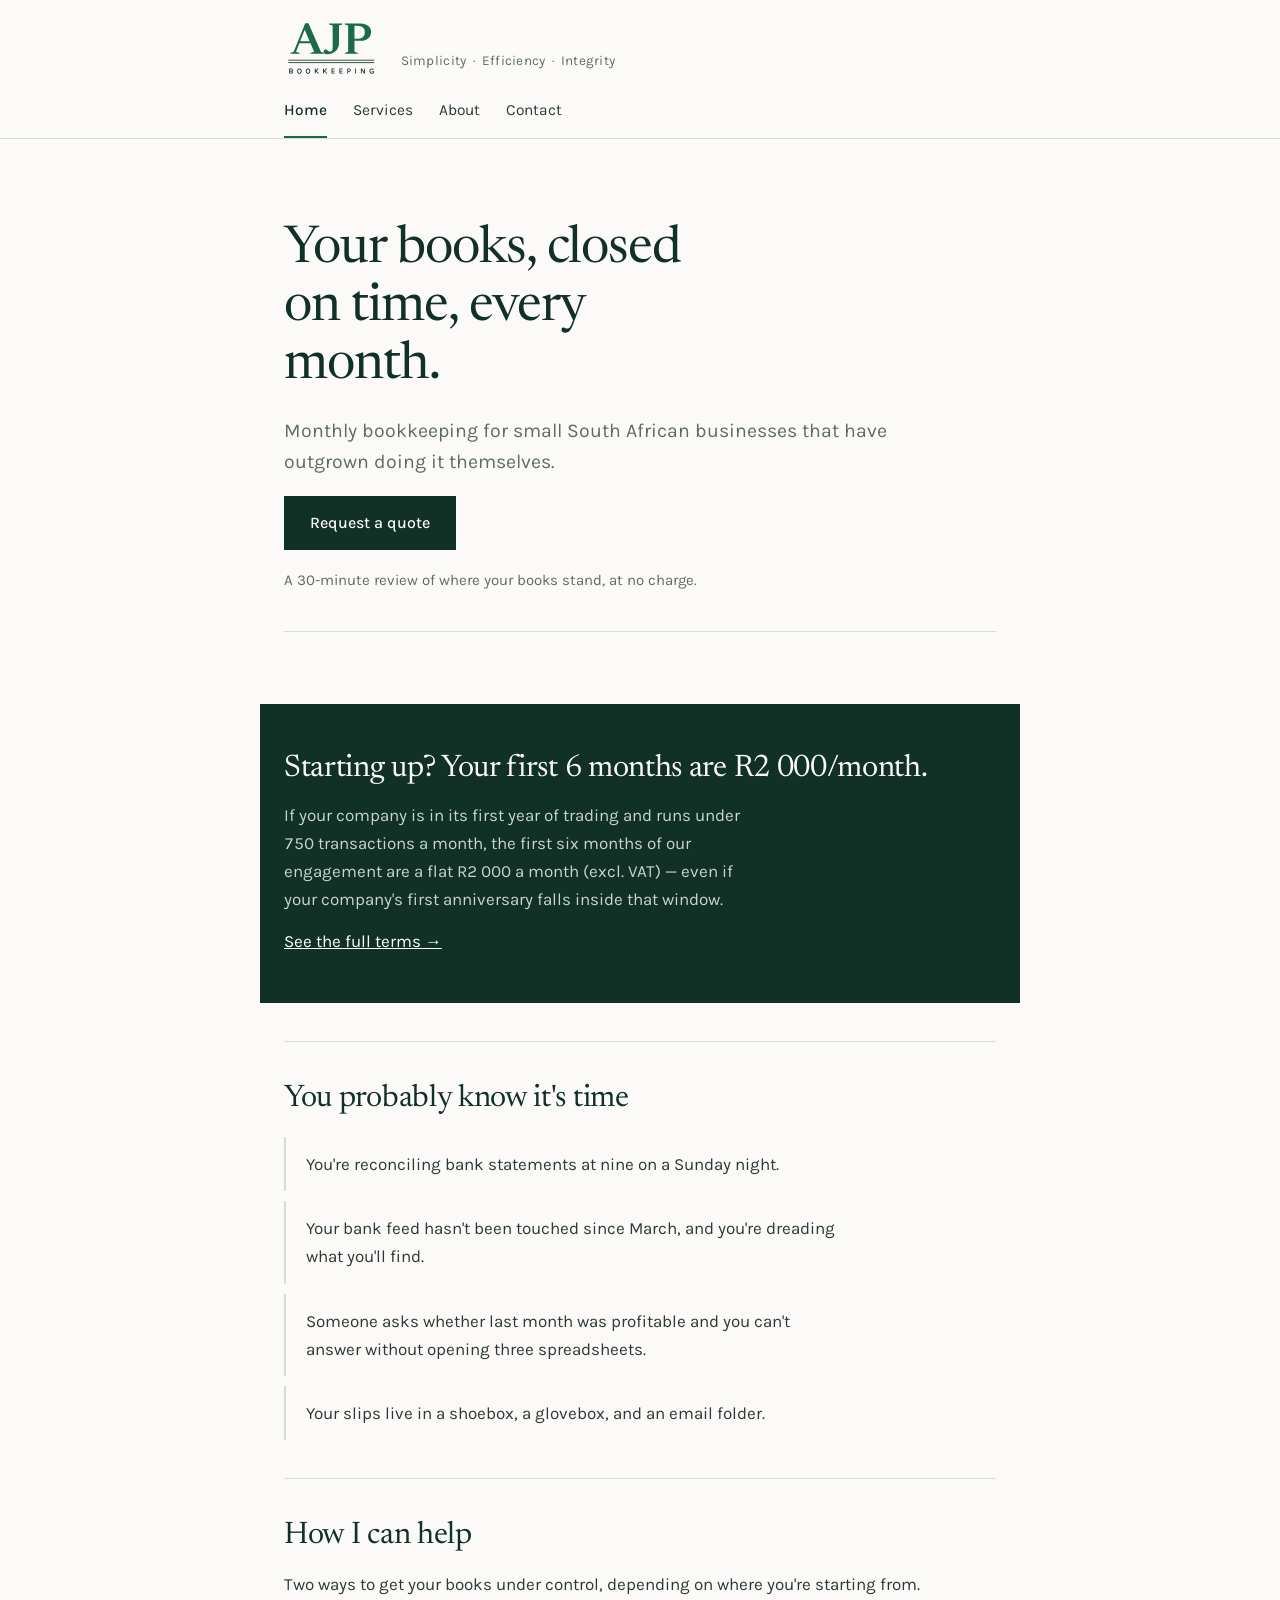
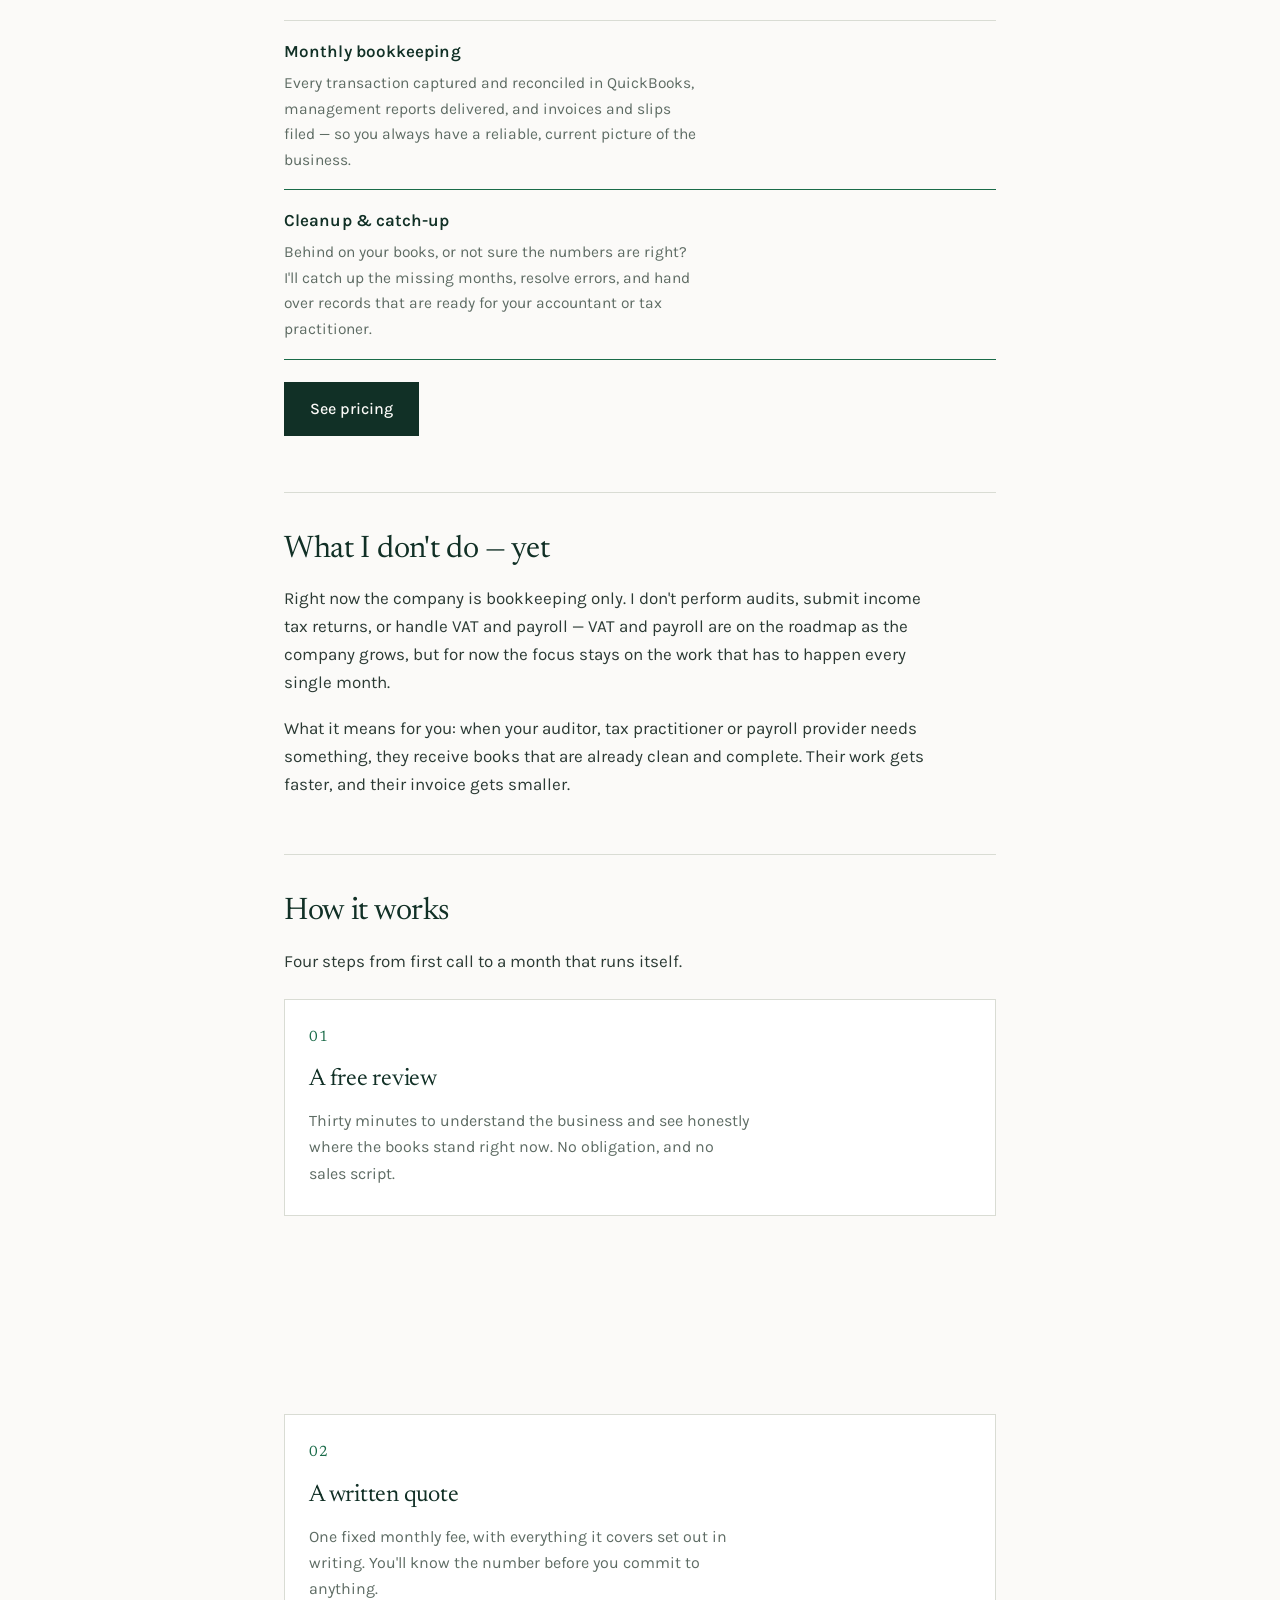
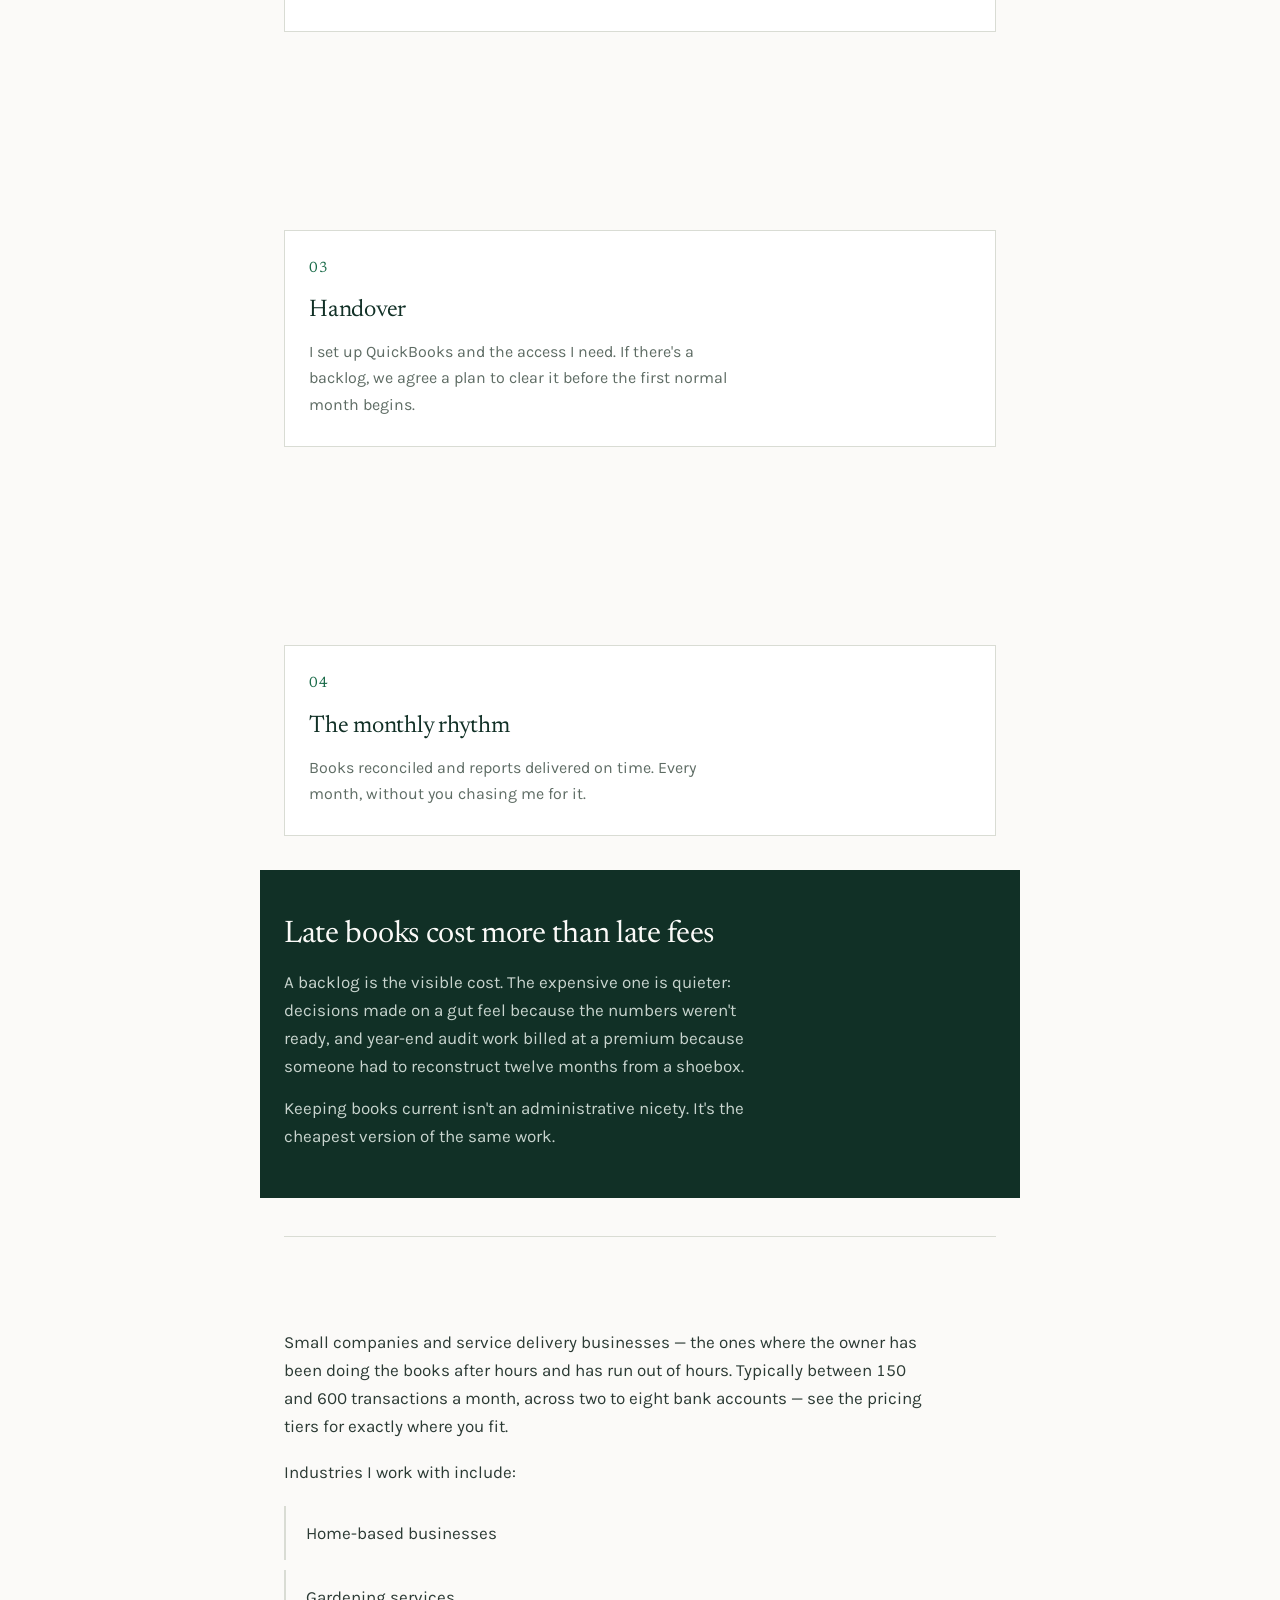
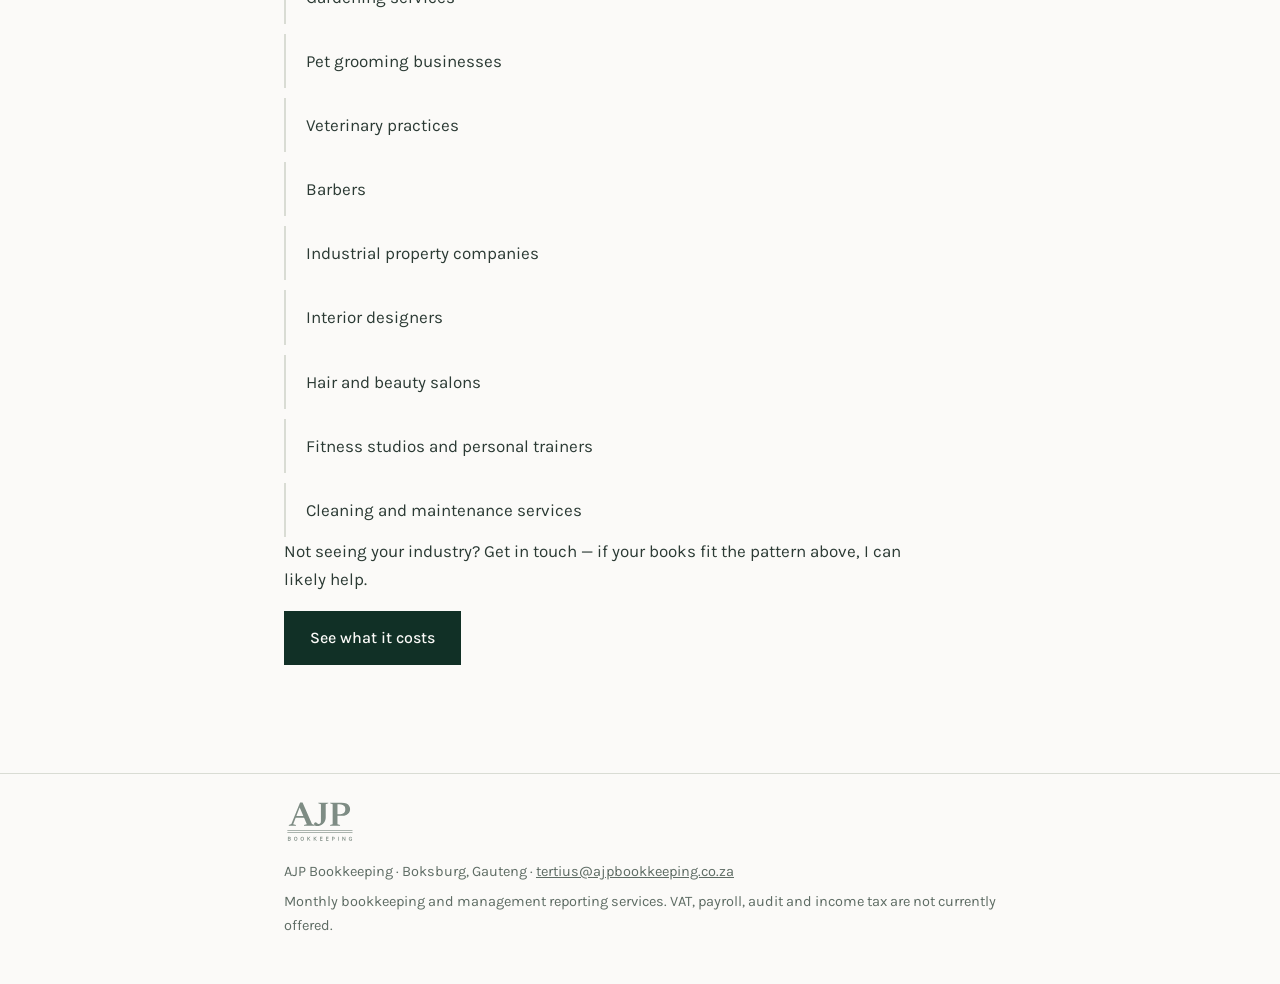
==== index.html @ 0f51cf10 "Add start-up offer: R2 000/month for the first 6 months Promotes a discounted introductory rate for " ====
<!DOCTYPE html>
<html lang="en-ZA">
<head>
<meta charset="utf-8">
<meta name="viewport" content="width=device-width, initial-scale=1, viewport-fit=cover">
<title>AJP Bookkeeping — monthly bookkeeping for small businesses</title>
<meta name="description" content="Owner-led monthly bookkeeping for small South African businesses. Based in Boksburg, Gauteng. Packages from R4 500 per month.">
<link rel="icon" href="favicon.ico" sizes="any">
<link rel="icon" type="image/png" sizes="32x32" href="favicon-32.png">
<link rel="apple-touch-icon" href="apple-touch-icon.png">
<link rel="preconnect" href="https://fonts.googleapis.com">
<link rel="preconnect" href="https://fonts.gstatic.com" crossorigin>
<link href="https://fonts.googleapis.com/css2?family=Newsreader:ital,opsz,wght@0,6..72,300;0,6..72,400;0,6..72,500;1,6..72,300&family=Karla:wght@400;500;600&display=swap" rel="stylesheet">
<link rel="stylesheet" href="style.css">
</head>
<body>

<header class="site">
  <div class="wrap">
    <div class="masthead">
      <a class="mark" href="index.html" aria-label="AJP Bookkeeping — home"><svg class="logo" viewBox="0 0 862.3 528.2" role="img" aria-label="AJP Bookkeeping"><g transform="translate(62.14,308.00)"><path class="lg-a" d="M67.8 -96.2V-115.2H205.0V-96.2ZM273.6 -18.400000000000002 303.8 -7.6000000000000005V0.0H177.8V-7.6000000000000005L212.0 -18.0L121.4 -230.0L131.4 -231.8L47.800000000000004 -18.2L81.60000000000001 -7.6000000000000005V0.0H-4.4V-7.6000000000000005L26.200000000000003 -18.400000000000002L131.0 -277.6H160.8Z M438.8 -97.4Q438.8 -74.8 430.1 -56.0Q421.40000000000003 -37.2 406.6 -23.700000000000003Q391.8 -10.200000000000001 372.9 -2.8000000000000003Q354.0 4.6000000000000005 333.6 4.6000000000000005Q322.6 4.6000000000000005 314.9 1.5000000000000002Q307.2 -1.6 303.1 -7.2Q299.0 -12.8 299.0 -20.6Q299.0 -28.8 304.20000000000005 -34.7Q309.40000000000003 -40.6 317.8 -40.6Q321.0 -40.6 325.3 -37.5Q329.6 -34.4 334.6 -30.3Q339.6 -26.200000000000003 345.3 -23.1Q351.0 -20.0 357.0 -20.0Q368.0 -20.0 374.5 -28.3Q381.0 -36.6 381.0 -57.400000000000006V-257.40000000000003L349.0 -267.6V-275.40000000000003H469.6V-267.6L438.6 -257.40000000000003Z M673.8000000000001 -196.60000000000002Q673.8000000000001 -215.60000000000002 666.4000000000001 -228.8Q659.0 -242.0 642.5 -248.9Q626.0 -255.8 598.2 -255.8H543.0L544.6 -275.40000000000003H627.2Q664.4000000000001 -275.40000000000003 687.3000000000001 -265.1Q710.2 -254.8 720.7 -237.3Q731.2 -219.8 731.2 -198.4Q731.2 -176.60000000000002 720.4000000000001 -158.3Q709.6 -140.0 686.6 -129.0Q663.6 -118.0 627.2 -118.0H544.6L543.0 -137.8H613.8000000000001Q631.2 -137.8 644.8000000000001 -144.5Q658.4000000000001 -151.20000000000002 666.1000000000001 -164.3Q673.8000000000001 -177.4 673.8000000000001 -196.60000000000002ZM579.8000000000001 -275.40000000000003V-18.0L610.8000000000001 -7.6000000000000005V0.0H491.00000000000006V-7.6000000000000005L522.0 -18.0V-257.40000000000003L491.00000000000006 -267.6V-275.40000000000003Z"/></g>
<rect x="40.00" y="362.00" width="782.28" height="7.60" class="lg-b"/>
<rect x="40.00" y="384.80" width="782.28" height="7.60" class="lg-b"/>
<g transform="translate(40.00,488.18)"><path class="lg-b" d="M6.764 0.0V-45.7816H24.919999999999998Q30.1176 -45.7816 33.5708 -44.144Q37.024 -42.5064 38.7328 -39.7652Q40.4416 -37.024 40.4416 -33.7132Q40.4416 -29.8328 38.269999999999996 -27.0204Q36.0984 -24.208 32.0756 -23.1044Q34.71 -22.605999999999998 36.7748 -21.1642Q38.8396 -19.7224 40.0322 -17.5508Q41.2248 -15.379199999999999 41.2248 -12.638Q41.2248 -10.4308 40.4416 -8.187999999999999Q39.6584 -5.9452 37.825 -4.093999999999999Q35.9916 -2.2428 32.841 -1.1214Q29.6904 0.0 24.9556 0.0ZM14.3824 -6.6572H24.7776Q29.0852 -6.6572 31.061 -8.4194Q33.0368 -10.1816 33.0368 -13.065199999999999Q33.0368 -15.984399999999999 30.972 -17.7466Q28.9072 -19.5088 24.7776 -19.5088H14.3824ZM14.3824 -39.2312V-26.166H24.5996Q28.444399999999998 -26.166 30.527 -27.9282Q32.6096 -29.6904 32.6096 -32.7876Q32.6096 -35.742399999999996 30.5804 -37.4868Q28.5512 -39.2312 24.6708 -39.2312Z M100.26796000000002 0.9611999999999999Q94.28716 0.9611999999999999 89.65916000000001 -1.7088Q85.03116000000001 -4.3788 82.39676 -9.6832Q79.76236 -14.9876 79.76236 -22.8908Q79.76236 -30.9364 82.39676 -36.2052Q85.03116000000001 -41.474 89.65916000000001 -44.0728Q94.28716 -46.6716 100.26796000000002 -46.6716Q106.28436 -46.6716 110.93016 -44.0194Q115.57596000000001 -41.3672 118.19256000000001 -36.0806Q120.80916 -30.794 120.80916 -22.8908Q120.80916 -14.9164 118.19256000000001 -9.5942Q115.57596000000001 -4.272 110.93016 -1.6554000000000002Q106.28436 0.9611999999999999 100.26796000000002 0.9611999999999999ZM100.26796000000002 -5.9808Q106.10636000000001 -5.9808 109.52396000000002 -10.3418Q112.94156000000001 -14.7028 112.94156000000001 -22.962Q112.94156000000001 -31.0076 109.52396000000002 -35.422Q106.10636000000001 -39.8364 100.26796000000002 -39.8364Q94.53636 -39.8364 91.10096000000001 -35.4042Q87.66556000000001 -30.972 87.66556000000001 -22.8908Q87.66556000000001 -14.6672 91.10096000000001 -10.324Q94.53636 -5.9808 100.26796000000002 -5.9808Z M178.85552 0.9611999999999999Q172.87472 0.9611999999999999 168.24671999999998 -1.7088Q163.61872 -4.3788 160.98432 -9.6832Q158.34992 -14.9876 158.34992 -22.8908Q158.34992 -30.9364 160.98432 -36.2052Q163.61872 -41.474 168.24671999999998 -44.0728Q172.87472 -46.6716 178.85552 -46.6716Q184.87192 -46.6716 189.51772 -44.0194Q194.16352 -41.3672 196.78012 -36.0806Q199.39672000000002 -30.794 199.39672000000002 -22.8908Q199.39672000000002 -14.9164 196.78012 -9.5942Q194.16352 -4.272 189.51772 -1.6554000000000002Q184.87192 0.9611999999999999 178.85552 0.9611999999999999ZM178.85552 -5.9808Q184.69392 -5.9808 188.11151999999998 -10.3418Q191.52912 -14.7028 191.52912 -22.962Q191.52912 -31.0076 188.11151999999998 -35.422Q184.69392 -39.8364 178.85552 -39.8364Q173.12392 -39.8364 169.68851999999998 -35.4042Q166.25312 -30.972 166.25312 -22.8908Q166.25312 -14.6672 169.68851999999998 -10.324Q173.12392 -5.9808 178.85552 -5.9808Z M266.73468 -45.7816H277.20108L247.26148 -15.0944V-25.5608ZM255.76988 -26.7712 278.44708 0.0H268.62148L250.42988 -21.7872ZM240.28388 -45.7816H247.97348V0.0H240.28388Z M343.11504 -45.7816H353.58144L323.64184 -15.0944V-25.5608ZM332.15024 -26.7712 354.82744 0.0H345.00184L326.81024 -21.7872ZM316.66424 -45.7816H324.35384V0.0H316.66424Z M392.97339999999997 0.0V-45.7816H422.0942V-39.2312H400.5918V-26.2728H420.8126V-19.686799999999998H400.5918V-6.6572H422.0942V0.0Z M464.93935999999997 0.0V-45.7816H494.06016V-39.2312H472.55776V-26.2728H492.77855999999997V-19.686799999999998H472.55776V-6.6572H494.06016V0.0Z M536.79852 0.0V-45.7816H552.5693200000001Q560.25892 -45.7816 564.49532 -41.97239999999999Q568.73172 -38.163199999999996 568.73172 -31.328Q568.73172 -24.5284 564.49532 -20.7192Q560.25892 -16.91 552.5693200000001 -16.91H544.4881200000001V0.0ZM544.4881200000001 -23.5672H552.5693200000001Q556.69892 -23.5672 558.7993200000001 -25.721Q560.89972 -27.8748 560.89972 -31.328Q560.89972 -34.8168 558.7993200000001 -37.024Q556.69892 -39.2312 552.5693200000001 -39.2312H544.4881200000001Z M608.47968 0.0V-45.7816H616.09808V0.0Z M660.26044 -45.7816H668.73324L690.2000400000001 -11.7836H689.59484V-45.7816H697.21324V0.0H689.34564L666.66844 -35.8136H667.8788400000001V0.0H660.26044Z M758.072 0.9611999999999999Q752.4828 0.9611999999999999 747.9793999999999 -1.9758Q743.476 -4.9128 740.806 -10.1994Q738.136 -15.486 738.136 -22.5704Q738.136 -28.2664 739.7914 -32.752Q741.4467999999999 -37.2376 744.4015999999999 -40.3348Q747.3564 -43.432 751.2901999999999 -45.0518Q755.2239999999999 -46.6716 759.7808 -46.6716Q765.904 -46.6716 770.1759999999999 -44.0372Q774.448 -41.4028 777.0111999999999 -35.742399999999996L769.3216 -33.7844Q767.3636 -36.7392 764.8894 -38.2522Q762.4152 -39.7652 759.3892 -39.7652Q755.8292 -39.7652 752.8566000000001 -37.6826Q749.884 -35.6 748.104 -31.755200000000002Q746.324 -27.9104 746.324 -22.5704Q746.324 -17.6576 747.8548 -13.9374Q749.3856 -10.2172 752.1623999999999 -8.1168Q754.9392 -6.0164 758.6772 -6.0164Q761.7388 -6.0164 764.1596 -7.3870000000000005Q766.5803999999999 -8.7576 767.9866 -11.4098Q769.3928 -14.062 769.3928 -17.871199999999998H771.2084Q771.2084 -12.1396 769.8378 -7.9032Q768.4671999999999 -3.6668 765.5658 -1.3528Q762.6644 0.9611999999999999 758.072 0.9611999999999999ZM770.5319999999999 0.0 769.3928 -10.2884V-18.1204L758.7484 -18.3696V-23.2824H776.7264V0.0Z"/></g></svg></a>
      <span class="tagline">Simplicity &nbsp;·&nbsp; Efficiency &nbsp;·&nbsp; Integrity</span>
    </div>
    <nav class="site">
      <a href="index.html" class="on" aria-current="page">Home</a>
      <a href="services.html">Services</a>
      <a href="about.html">About</a>
      <a href="contact.html">Contact</a>
    </nav>
  </div>
</header>

<main class="wrap">
<section id="home" class="page">
  <div class="block">
    <h1>Your books, closed on time, every month.</h1>
    <p class="lede">Monthly bookkeeping for small South African businesses that have outgrown doing it themselves.</p>
    <p><a class="cta" href="contact.html">Request a quote</a></p>
    <p class="after-cta">A 30-minute review of where your books stand, at no charge.</p>
  </div>

  <div class="block">
    <div class="panel">
      <h2>Starting up? Your first 6 months are R2 000/month.</h2>
      <p>If your company is in its first year of trading and runs under 750 transactions a month, the first six months of our engagement are a flat R2 000 a month (excl. VAT) — even if your company's first anniversary falls inside that window.</p>
      <p><a href="services.html#startup-offer" style="color:#fff;text-decoration:underline">See the full terms →</a></p>
    </div>
  </div>

  <div class="block">
    <h2>You probably know it's time</h2>
    <ul class="says">
      <li>You're reconciling bank statements at nine on a Sunday night.</li>
      <li>Your bank feed hasn't been touched since March, and you're dreading what you'll find.</li>
      <li>Someone asks whether last month was profitable and you can't answer without opening three spreadsheets.</li>
      <li>Your slips live in a shoebox, a glovebox, and an email folder.</li>
    </ul>
  </div>

  <div class="block">
    <h2>How I can help</h2>
    <p>Two ways to get your books under control, depending on where you're starting from.</p>
    <div class="ledger">
      <div class="row"><div class="what"><h3>Monthly bookkeeping</h3><p>Every transaction captured and reconciled in QuickBooks, management reports delivered, and invoices and slips filed — so you always have a reliable, current picture of the business.</p></div></div>
      <div class="row"><div class="what"><h3>Cleanup &amp; catch-up</h3><p>Behind on your books, or not sure the numbers are right? I'll catch up the missing months, resolve errors, and hand over records that are ready for your accountant or tax practitioner.</p></div></div>
    </div>
    <p style="margin-top:22px"><a class="cta" href="services.html">See pricing</a></p>
  </div>

  <div class="block">
    <h2>What I don't do — yet</h2>
    <p>Right now the company is bookkeeping only. I don't perform audits, submit income tax returns, or handle VAT and payroll — VAT and payroll are on the roadmap as the company grows, but for now the focus stays on the work that has to happen every single month.</p>
    <p>What it means for you: when your auditor, tax practitioner or payroll provider needs something, they receive books that are already clean and complete. Their work gets faster, and their invoice gets smaller.</p>
  </div>

  <div class="block">
    <h2>How it works</h2>
    <p>Four steps from first call to a month that runs itself.</p>
    <div class="stack">
      <article class="card">
        <span class="num">01</span>
        <h3>A free review</h3>
        <p>Thirty minutes to understand the business and see honestly where the books stand right now. No obligation, and no sales script.</p>
      </article>
      <article class="card">
        <span class="num">02</span>
        <h3>A written quote</h3>
        <p>One fixed monthly fee, with everything it covers set out in writing. You'll know the number before you commit to anything.</p>
      </article>
      <article class="card">
        <span class="num">03</span>
        <h3>Handover</h3>
        <p>I set up QuickBooks and the access I need. If there's a backlog, we agree a plan to clear it before the first normal month begins.</p>
      </article>
      <article class="card">
        <span class="num">04</span>
        <h3>The monthly rhythm</h3>
        <p>Books reconciled and reports delivered on time. Every month, without you chasing me for it.</p>
      </article>
    </div>
    <div class="panel">
      <h2>Late books cost more than late fees</h2>
      <p>A backlog is the visible cost. The expensive one is quieter: decisions made on a gut feel because the numbers weren't ready, and year-end audit work billed at a premium because someone had to reconstruct twelve months from a shoebox.</p>
      <p>Keeping books current isn't an administrative nicety. It's the cheapest version of the same work.</p>
    </div>
  </div>

  <div class="block">
    <h2>Who I work with</h2>
    <p>Small companies and service delivery businesses — the ones where the owner has been doing the books after hours and has run out of hours. Typically between 150 and 600 transactions a month, across two to eight bank accounts — see the pricing tiers for exactly where you fit.</p>
    <p>Industries I work with include:</p>
    <ul class="says">
      <li>Home-based businesses</li>
      <li>Gardening services</li>
      <li>Pet grooming businesses</li>
      <li>Veterinary practices</li>
      <li>Barbers</li>
      <li>Industrial property companies</li>
      <li>Interior designers</li>
      <li>Hair and beauty salons</li>
      <li>Fitness studios and personal trainers</li>
      <li>Cleaning and maintenance services</li>
    </ul>
    <p>Not seeing your industry? Get in touch — if your books fit the pattern above, I can likely help.</p>
    <p><a class="cta" href="services.html">See what it costs</a></p>
  </div>
</section>
</main>

<footer class="site">
  <div class="wrap">
    <svg class="logo" viewBox="0 0 862.3 528.2" role="img" aria-label="AJP Bookkeeping"><g transform="translate(62.14,308.00)"><path class="lg-a" d="M67.8 -96.2V-115.2H205.0V-96.2ZM273.6 -18.400000000000002 303.8 -7.6000000000000005V0.0H177.8V-7.6000000000000005L212.0 -18.0L121.4 -230.0L131.4 -231.8L47.800000000000004 -18.2L81.60000000000001 -7.6000000000000005V0.0H-4.4V-7.6000000000000005L26.200000000000003 -18.400000000000002L131.0 -277.6H160.8Z M438.8 -97.4Q438.8 -74.8 430.1 -56.0Q421.40000000000003 -37.2 406.6 -23.700000000000003Q391.8 -10.200000000000001 372.9 -2.8000000000000003Q354.0 4.6000000000000005 333.6 4.6000000000000005Q322.6 4.6000000000000005 314.9 1.5000000000000002Q307.2 -1.6 303.1 -7.2Q299.0 -12.8 299.0 -20.6Q299.0 -28.8 304.20000000000005 -34.7Q309.40000000000003 -40.6 317.8 -40.6Q321.0 -40.6 325.3 -37.5Q329.6 -34.4 334.6 -30.3Q339.6 -26.200000000000003 345.3 -23.1Q351.0 -20.0 357.0 -20.0Q368.0 -20.0 374.5 -28.3Q381.0 -36.6 381.0 -57.400000000000006V-257.40000000000003L349.0 -267.6V-275.40000000000003H469.6V-267.6L438.6 -257.40000000000003Z M673.8000000000001 -196.60000000000002Q673.8000000000001 -215.60000000000002 666.4000000000001 -228.8Q659.0 -242.0 642.5 -248.9Q626.0 -255.8 598.2 -255.8H543.0L544.6 -275.40000000000003H627.2Q664.4000000000001 -275.40000000000003 687.3000000000001 -265.1Q710.2 -254.8 720.7 -237.3Q731.2 -219.8 731.2 -198.4Q731.2 -176.60000000000002 720.4000000000001 -158.3Q709.6 -140.0 686.6 -129.0Q663.6 -118.0 627.2 -118.0H544.6L543.0 -137.8H613.8000000000001Q631.2 -137.8 644.8000000000001 -144.5Q658.4000000000001 -151.20000000000002 666.1000000000001 -164.3Q673.8000000000001 -177.4 673.8000000000001 -196.60000000000002ZM579.8000000000001 -275.40000000000003V-18.0L610.8000000000001 -7.6000000000000005V0.0H491.00000000000006V-7.6000000000000005L522.0 -18.0V-257.40000000000003L491.00000000000006 -267.6V-275.40000000000003Z"/></g>
<rect x="40.00" y="362.00" width="782.28" height="7.60" class="lg-b"/>
<rect x="40.00" y="384.80" width="782.28" height="7.60" class="lg-b"/>
<g transform="translate(40.00,488.18)"><path class="lg-b" d="M6.764 0.0V-45.7816H24.919999999999998Q30.1176 -45.7816 33.5708 -44.144Q37.024 -42.5064 38.7328 -39.7652Q40.4416 -37.024 40.4416 -33.7132Q40.4416 -29.8328 38.269999999999996 -27.0204Q36.0984 -24.208 32.0756 -23.1044Q34.71 -22.605999999999998 36.7748 -21.1642Q38.8396 -19.7224 40.0322 -17.5508Q41.2248 -15.379199999999999 41.2248 -12.638Q41.2248 -10.4308 40.4416 -8.187999999999999Q39.6584 -5.9452 37.825 -4.093999999999999Q35.9916 -2.2428 32.841 -1.1214Q29.6904 0.0 24.9556 0.0ZM14.3824 -6.6572H24.7776Q29.0852 -6.6572 31.061 -8.4194Q33.0368 -10.1816 33.0368 -13.065199999999999Q33.0368 -15.984399999999999 30.972 -17.7466Q28.9072 -19.5088 24.7776 -19.5088H14.3824ZM14.3824 -39.2312V-26.166H24.5996Q28.444399999999998 -26.166 30.527 -27.9282Q32.6096 -29.6904 32.6096 -32.7876Q32.6096 -35.742399999999996 30.5804 -37.4868Q28.5512 -39.2312 24.6708 -39.2312Z M100.26796000000002 0.9611999999999999Q94.28716 0.9611999999999999 89.65916000000001 -1.7088Q85.03116000000001 -4.3788 82.39676 -9.6832Q79.76236 -14.9876 79.76236 -22.8908Q79.76236 -30.9364 82.39676 -36.2052Q85.03116000000001 -41.474 89.65916000000001 -44.0728Q94.28716 -46.6716 100.26796000000002 -46.6716Q106.28436 -46.6716 110.93016 -44.0194Q115.57596000000001 -41.3672 118.19256000000001 -36.0806Q120.80916 -30.794 120.80916 -22.8908Q120.80916 -14.9164 118.19256000000001 -9.5942Q115.57596000000001 -4.272 110.93016 -1.6554000000000002Q106.28436 0.9611999999999999 100.26796000000002 0.9611999999999999ZM100.26796000000002 -5.9808Q106.10636000000001 -5.9808 109.52396000000002 -10.3418Q112.94156000000001 -14.7028 112.94156000000001 -22.962Q112.94156000000001 -31.0076 109.52396000000002 -35.422Q106.10636000000001 -39.8364 100.26796000000002 -39.8364Q94.53636 -39.8364 91.10096000000001 -35.4042Q87.66556000000001 -30.972 87.66556000000001 -22.8908Q87.66556000000001 -14.6672 91.10096000000001 -10.324Q94.53636 -5.9808 100.26796000000002 -5.9808Z M178.85552 0.9611999999999999Q172.87472 0.9611999999999999 168.24671999999998 -1.7088Q163.61872 -4.3788 160.98432 -9.6832Q158.34992 -14.9876 158.34992 -22.8908Q158.34992 -30.9364 160.98432 -36.2052Q163.61872 -41.474 168.24671999999998 -44.0728Q172.87472 -46.6716 178.85552 -46.6716Q184.87192 -46.6716 189.51772 -44.0194Q194.16352 -41.3672 196.78012 -36.0806Q199.39672000000002 -30.794 199.39672000000002 -22.8908Q199.39672000000002 -14.9164 196.78012 -9.5942Q194.16352 -4.272 189.51772 -1.6554000000000002Q184.87192 0.9611999999999999 178.85552 0.9611999999999999ZM178.85552 -5.9808Q184.69392 -5.9808 188.11151999999998 -10.3418Q191.52912 -14.7028 191.52912 -22.962Q191.52912 -31.0076 188.11151999999998 -35.422Q184.69392 -39.8364 178.85552 -39.8364Q173.12392 -39.8364 169.68851999999998 -35.4042Q166.25312 -30.972 166.25312 -22.8908Q166.25312 -14.6672 169.68851999999998 -10.324Q173.12392 -5.9808 178.85552 -5.9808Z M266.73468 -45.7816H277.20108L247.26148 -15.0944V-25.5608ZM255.76988 -26.7712 278.44708 0.0H268.62148L250.42988 -21.7872ZM240.28388 -45.7816H247.97348V0.0H240.28388Z M343.11504 -45.7816H353.58144L323.64184 -15.0944V-25.5608ZM332.15024 -26.7712 354.82744 0.0H345.00184L326.81024 -21.7872ZM316.66424 -45.7816H324.35384V0.0H316.66424Z M392.97339999999997 0.0V-45.7816H422.0942V-39.2312H400.5918V-26.2728H420.8126V-19.686799999999998H400.5918V-6.6572H422.0942V0.0Z M464.93935999999997 0.0V-45.7816H494.06016V-39.2312H472.55776V-26.2728H492.77855999999997V-19.686799999999998H472.55776V-6.6572H494.06016V0.0Z M536.79852 0.0V-45.7816H552.5693200000001Q560.25892 -45.7816 564.49532 -41.97239999999999Q568.73172 -38.163199999999996 568.73172 -31.328Q568.73172 -24.5284 564.49532 -20.7192Q560.25892 -16.91 552.5693200000001 -16.91H544.4881200000001V0.0ZM544.4881200000001 -23.5672H552.5693200000001Q556.69892 -23.5672 558.7993200000001 -25.721Q560.89972 -27.8748 560.89972 -31.328Q560.89972 -34.8168 558.7993200000001 -37.024Q556.69892 -39.2312 552.5693200000001 -39.2312H544.4881200000001Z M608.47968 0.0V-45.7816H616.09808V0.0Z M660.26044 -45.7816H668.73324L690.2000400000001 -11.7836H689.59484V-45.7816H697.21324V0.0H689.34564L666.66844 -35.8136H667.8788400000001V0.0H660.26044Z M758.072 0.9611999999999999Q752.4828 0.9611999999999999 747.9793999999999 -1.9758Q743.476 -4.9128 740.806 -10.1994Q738.136 -15.486 738.136 -22.5704Q738.136 -28.2664 739.7914 -32.752Q741.4467999999999 -37.2376 744.4015999999999 -40.3348Q747.3564 -43.432 751.2901999999999 -45.0518Q755.2239999999999 -46.6716 759.7808 -46.6716Q765.904 -46.6716 770.1759999999999 -44.0372Q774.448 -41.4028 777.0111999999999 -35.742399999999996L769.3216 -33.7844Q767.3636 -36.7392 764.8894 -38.2522Q762.4152 -39.7652 759.3892 -39.7652Q755.8292 -39.7652 752.8566000000001 -37.6826Q749.884 -35.6 748.104 -31.755200000000002Q746.324 -27.9104 746.324 -22.5704Q746.324 -17.6576 747.8548 -13.9374Q749.3856 -10.2172 752.1623999999999 -8.1168Q754.9392 -6.0164 758.6772 -6.0164Q761.7388 -6.0164 764.1596 -7.3870000000000005Q766.5803999999999 -8.7576 767.9866 -11.4098Q769.3928 -14.062 769.3928 -17.871199999999998H771.2084Q771.2084 -12.1396 769.8378 -7.9032Q768.4671999999999 -3.6668 765.5658 -1.3528Q762.6644 0.9611999999999999 758.072 0.9611999999999999ZM770.5319999999999 0.0 769.3928 -10.2884V-18.1204L758.7484 -18.3696V-23.2824H776.7264V0.0Z"/></g></svg>
    <p>AJP Bookkeeping · Boksburg, Gauteng · <a href="mailto:tertius@ajpbookkeeping.co.za">tertius@ajpbookkeeping.co.za</a></p>
    <p>Monthly bookkeeping and management reporting services. VAT, payroll, audit and income tax are not currently offered.</p>
  </div>
</footer>

<script src="script.js"></script>
</body>
</html>
---- style.css ----
:root{
  --ink:#113026;
  --ink-2:#1D4A3B;
  --paper:#FBFAF8;
  --paper-2:#F2F1EB;
  --rule:#D9DCD4;
  --body:#2B3A34;
  --muted:#5E6C64;
  --green:#1A6B49;
  --serif:"Newsreader",Georgia,"Times New Roman",serif;
  --sans:"Karla","Helvetica Neue",Arial,sans-serif;
  color-scheme:light;
  box-sizing:border-box;
  padding-top:env(safe-area-inset-top,0px);
  padding-bottom:env(safe-area-inset-bottom,0px);
}
*,*::before,*::after{box-sizing:inherit}
html{scroll-padding-top:env(safe-area-inset-top,0px);-webkit-text-size-adjust:100%}
body{
  margin:0;background:var(--paper);color:var(--body);
  font-family:var(--sans);font-size:17px;line-height:1.65;
  font-variant-numeric:tabular-nums;
}
.wrap{max-width:760px;margin:0 auto;padding:0 24px}

/* masthead */
header.site{border-bottom:1px solid var(--rule);background:var(--paper)}
.masthead{display:flex;flex-wrap:wrap;align-items:flex-end;gap:6px 22px;padding:20px 0 0}
.mark{display:block;text-decoration:none;line-height:0}
.logo{height:58px;width:auto;display:block;transition:height .35s ease}
.lg-a{fill:var(--green)}
.lg-b{fill:var(--ink)}
header.site.condensed .logo{height:40px}
footer.site .logo{height:44px;margin-bottom:16px}
footer.site .lg-a,footer.site .lg-b{fill:#7E8C84}
.tagline{font-size:13.5px;color:var(--muted);letter-spacing:.02em;padding-bottom:6px}
nav.site{display:flex;gap:26px;padding:20px 0 0;flex-wrap:wrap}
nav.site a{
  font-size:15.5px;color:var(--body);text-decoration:none;
  padding-bottom:12px;border-bottom:2px solid transparent;
}
nav.site a:hover{color:var(--ink)}
nav.site a.on{border-bottom-color:var(--green);color:var(--ink);font-weight:500}
nav.site a:focus-visible,a:focus-visible,button:focus-visible,input:focus-visible,textarea:focus-visible{outline:2px solid var(--green);outline-offset:3px}

/* type */
h1{font-family:var(--serif);font-weight:400;font-size:clamp(33px,7.6vw,52px);line-height:1.12;letter-spacing:-.02em;color:var(--ink);margin:0 0 20px;max-width:15ch}
h2{font-family:var(--serif);font-weight:400;font-size:clamp(24px,5vw,31px);line-height:1.2;color:var(--ink);margin:0 0 16px;letter-spacing:-.01em}
h3{font-family:var(--sans);font-weight:600;font-size:17px;color:var(--ink);margin:0 0 6px;letter-spacing:.005em}
p{margin:0 0 18px;max-width:64ch}
.lede{font-size:19.5px;line-height:1.6;color:var(--muted);max-width:52ch}
.page{padding:44px 0 8px}
.block{padding:38px 0;border-top:1px solid var(--rule);scroll-margin-top:170px}
.block:first-of-type{border-top:0}

/* ledger rows */
.ledger{border-top:1px solid var(--rule);margin:22px 0 0}
.row{display:flex;gap:18px;justify-content:space-between;align-items:baseline;padding:16px 0;border-bottom:1px solid var(--rule)}
.row .what{flex:1 1 auto}
.row .what p{font-size:15.5px;color:var(--muted);margin:2px 0 0;max-width:46ch}
.row .fig{flex:0 0 auto;font-family:var(--serif);font-size:19px;color:var(--ink);white-space:nowrap}
.row .fig.incl{font-family:var(--sans);font-size:14.5px;color:var(--green);letter-spacing:.02em}

/* plain statement list */
.says{list-style:none;padding:0;margin:20px 0 0}
.says li{padding:13px 0 13px 20px;border-left:2px solid var(--rule);margin-bottom:10px;font-size:17px;color:var(--body);max-width:56ch}
.says li:last-child{margin-bottom:0}

.note{background:var(--paper-2);border-left:3px solid var(--green);padding:20px 22px;margin:24px 0 0}
.note p{margin:0;font-size:16px;max-width:58ch}
.note p+p{margin-top:12px}

.cta{display:inline-block;background:var(--ink);color:var(--paper);text-decoration:none;font-weight:500;font-size:16px;padding:14px 26px;border:0;cursor:pointer;font-family:var(--sans)}
.cta:hover{background:var(--ink-2)}
.after-cta{font-size:15px;color:var(--muted);margin:14px 0 0}

dl.det{margin:22px 0 0;border-top:1px solid var(--rule)}
dl.det div{display:flex;gap:16px;padding:14px 0;border-bottom:1px solid var(--rule);flex-wrap:wrap}
dl.det dt{flex:0 0 132px;font-size:14.5px;color:var(--muted)}
dl.det dd{margin:0;flex:1 1 200px;color:var(--ink)}
dl.det a{color:var(--ink)}

form.enq{margin:24px 0 0;max-width:520px}
label{display:block;font-size:14.5px;color:var(--muted);margin:16px 0 6px}
input,textarea{width:100%;font-family:var(--sans);font-size:16px;color:var(--body);background:#fff;border:1px solid var(--rule);padding:11px 13px}
textarea{min-height:124px;resize:vertical}

footer.site{border-top:1px solid var(--rule);margin-top:44px;padding:26px 0 40px;font-size:14.5px;color:var(--muted)}
footer.site p{margin:0 0 6px;max-width:none}
footer.site a{color:var(--muted)}

/* sticky card stack */
.stack{margin:24px 0 0}
.stack .card{
  position:sticky;top:calc(84px + env(safe-area-inset-top,0px));
  background:#fff;border:1px solid var(--rule);
  padding:26px 24px 28px;margin-bottom:22vh;
}
.stack .card:nth-child(2){top:calc(98px + env(safe-area-inset-top,0px))}
.stack .card:nth-child(3){top:calc(112px + env(safe-area-inset-top,0px))}
.stack .card:nth-child(4){top:calc(126px + env(safe-area-inset-top,0px));margin-bottom:0}
.stack .num{
  display:block;font-family:var(--serif);font-size:15px;color:var(--green);
  margin-bottom:10px;letter-spacing:.04em;
}
.stack .card h3{font-family:var(--serif);font-weight:400;font-size:24px;letter-spacing:-.01em;margin-bottom:8px}
.stack .card p{margin:0;font-size:16px;color:var(--muted);max-width:44ch}

/* statement panel */
.panel{background:var(--ink);color:var(--paper);margin:34px -24px 0;padding:46px 24px 48px}
.panel h2{color:var(--paper);margin-bottom:14px}
.panel p{color:#C8D4CE;max-width:48ch;margin-bottom:0}
.panel p+p{margin-top:14px}

/* motion */
header.site{position:sticky;top:env(safe-area-inset-top,0px);z-index:20;transition:padding .35s ease,box-shadow .35s ease}
header.site.condensed{box-shadow:0 1px 0 rgba(17,48,38,.07)}
header.site.condensed .masthead{padding-top:14px}
header.site.condensed .tagline{opacity:0;transform:translateY(-4px)}
.tagline{transition:opacity .3s ease,transform .3s ease}
.ledger .row{position:relative}
.ledger .row::after{content:"";position:absolute;left:0;bottom:-1px;height:1px;width:100%;background:var(--green);transform:scaleX(0);transform-origin:left center}
@media (prefers-reduced-motion:no-preference){
  .rv{opacity:0;transform:translateY(16px);transition:opacity .62s cubic-bezier(.22,.61,.24,1),transform .62s cubic-bezier(.22,.61,.24,1)}
  .rv.in{opacity:1;transform:none}
  .ledger .row::after{transition:transform .8s cubic-bezier(.22,.61,.24,1) .12s}
  .ledger .row.in::after{transform:scaleX(1)}
}
@media (prefers-reduced-motion:reduce){
  header.site{transition:none}
  .ledger .row::after{display:none}
}
@media (max-width:560px){
  .row{flex-direction:column;gap:4px}
  .row .fig{font-size:18px}
}
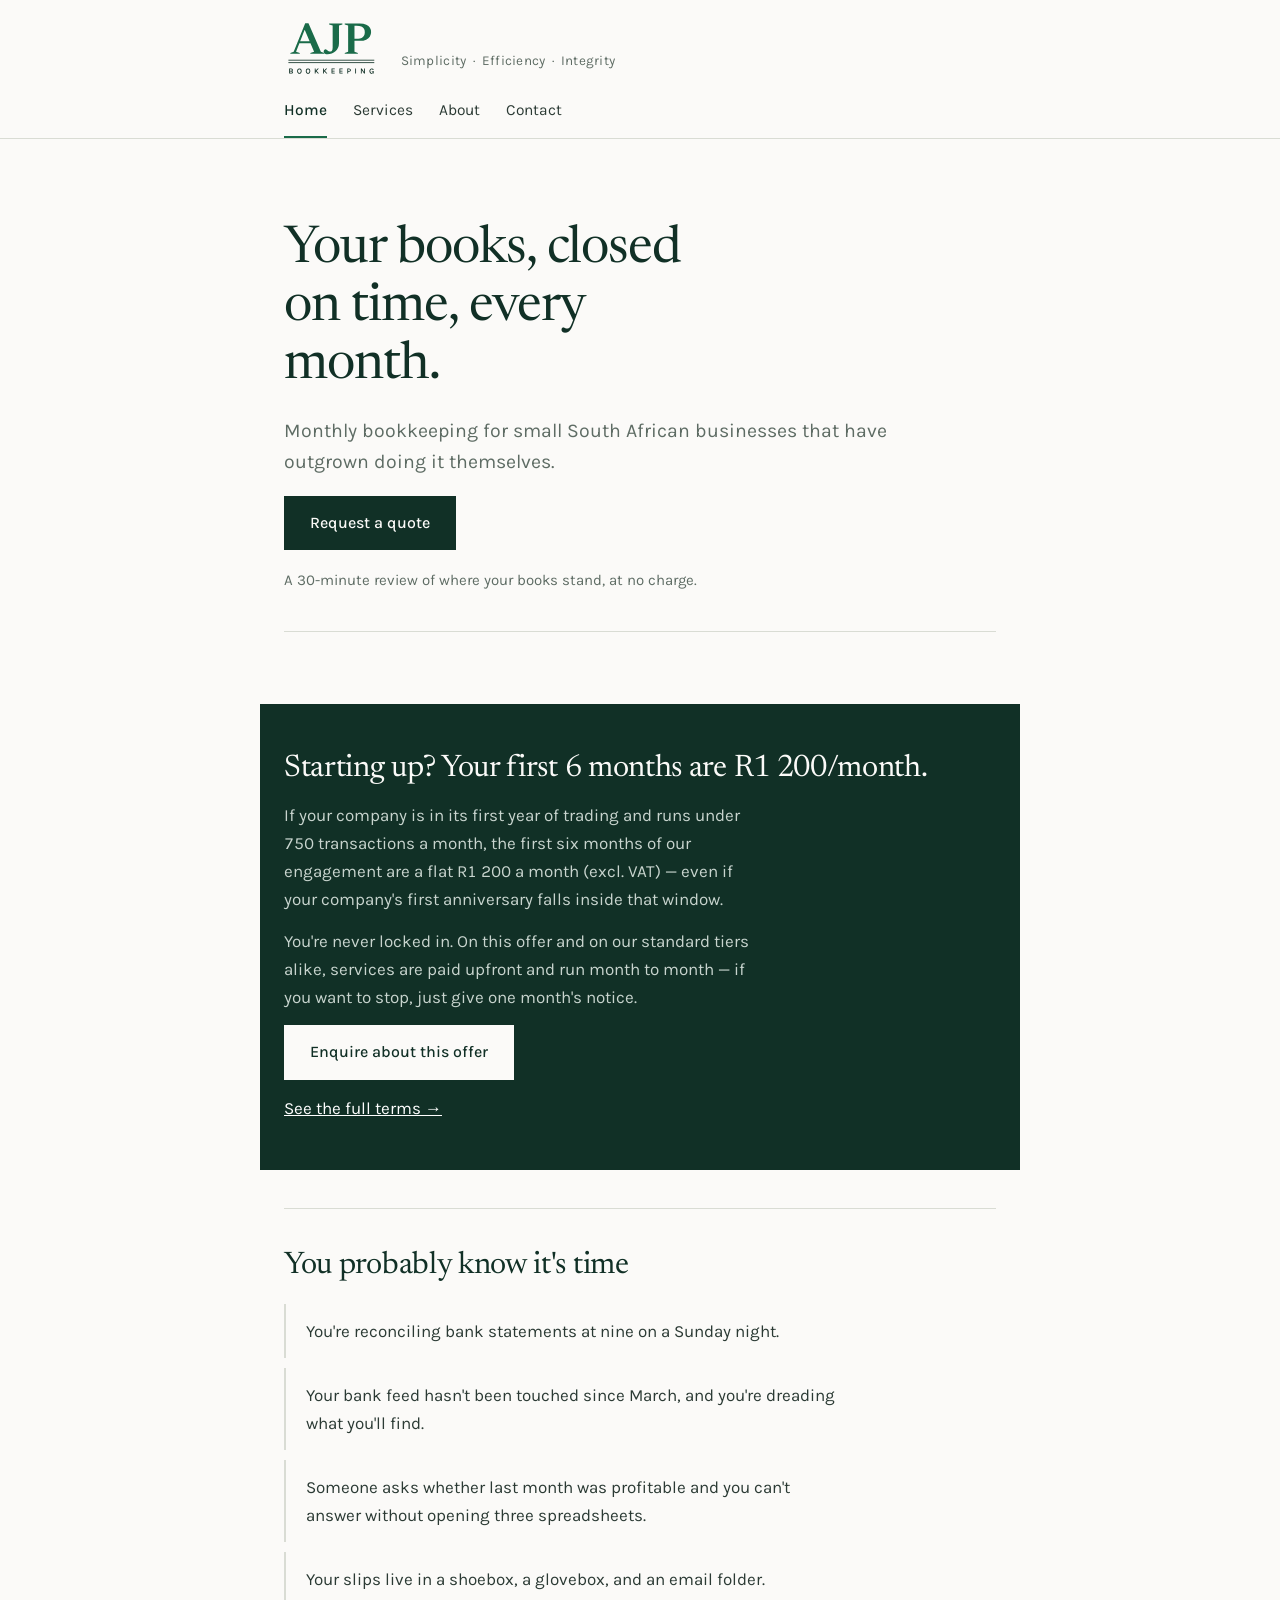
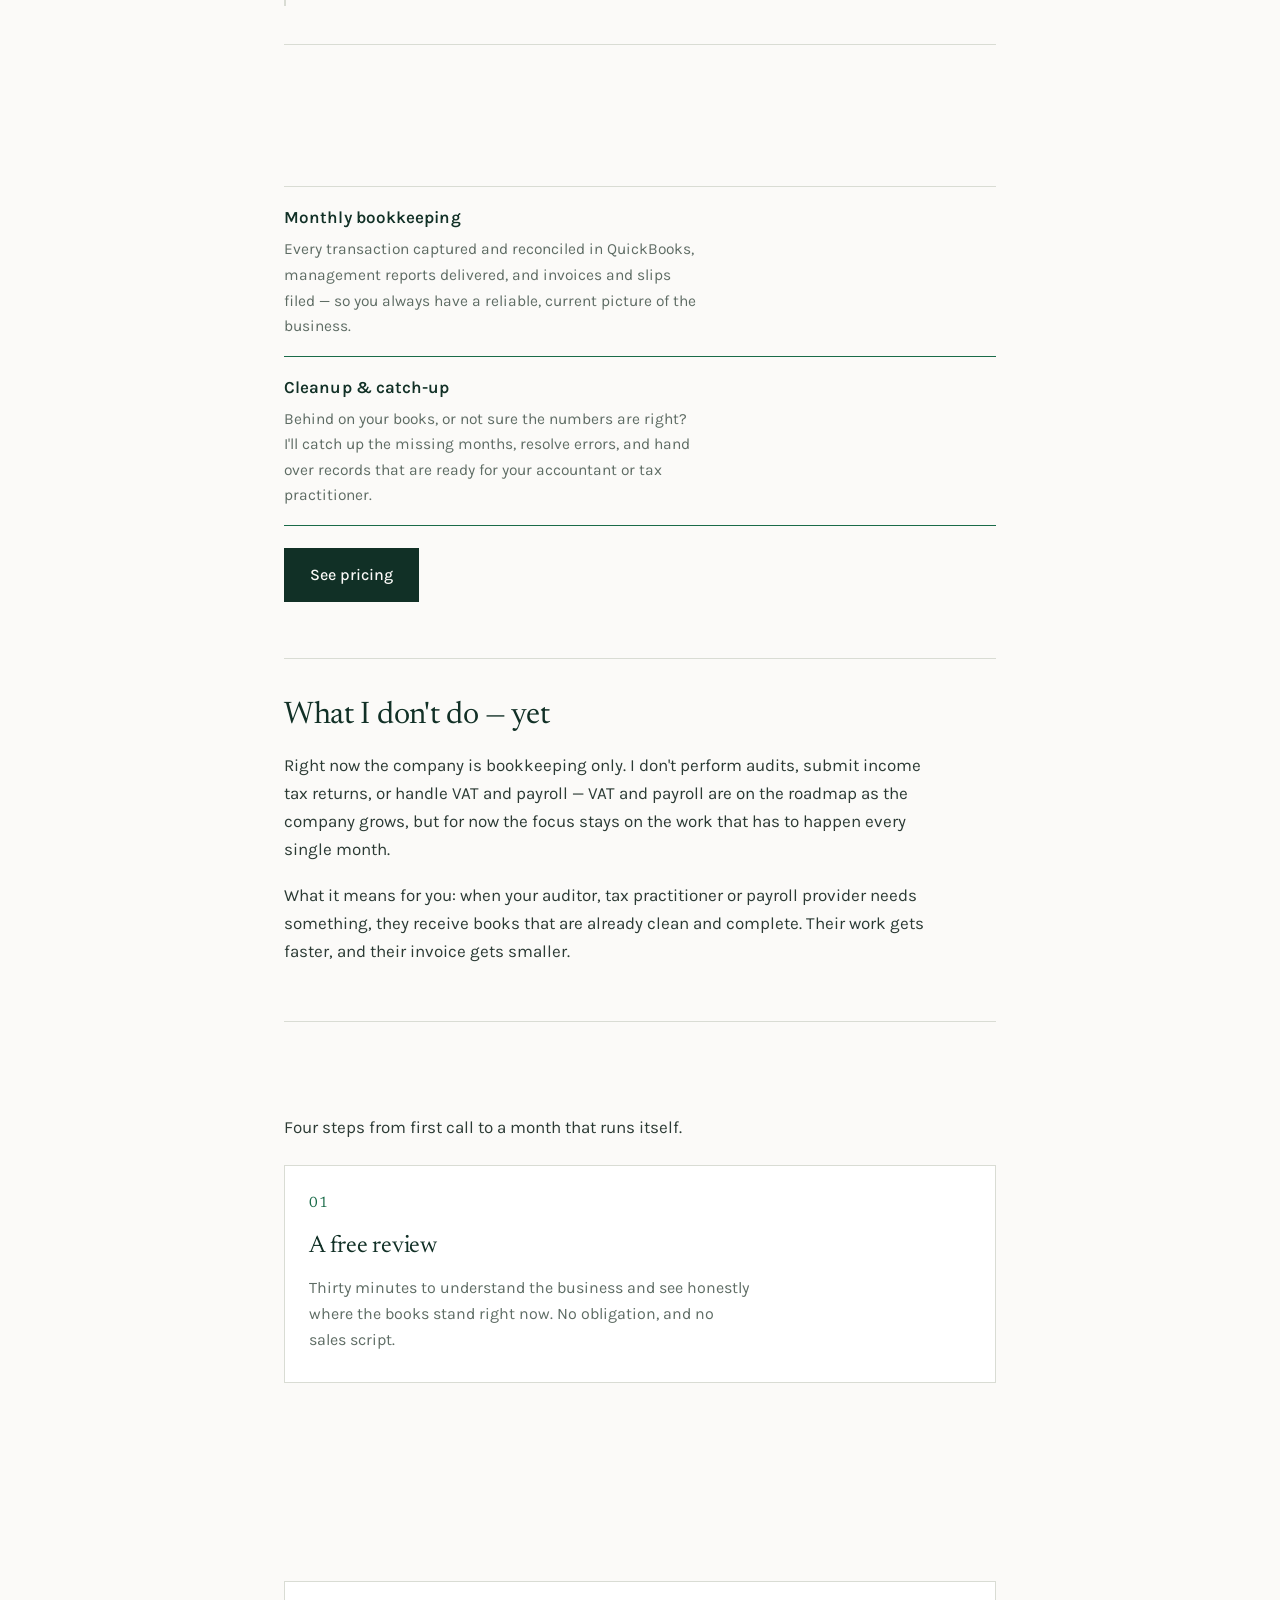
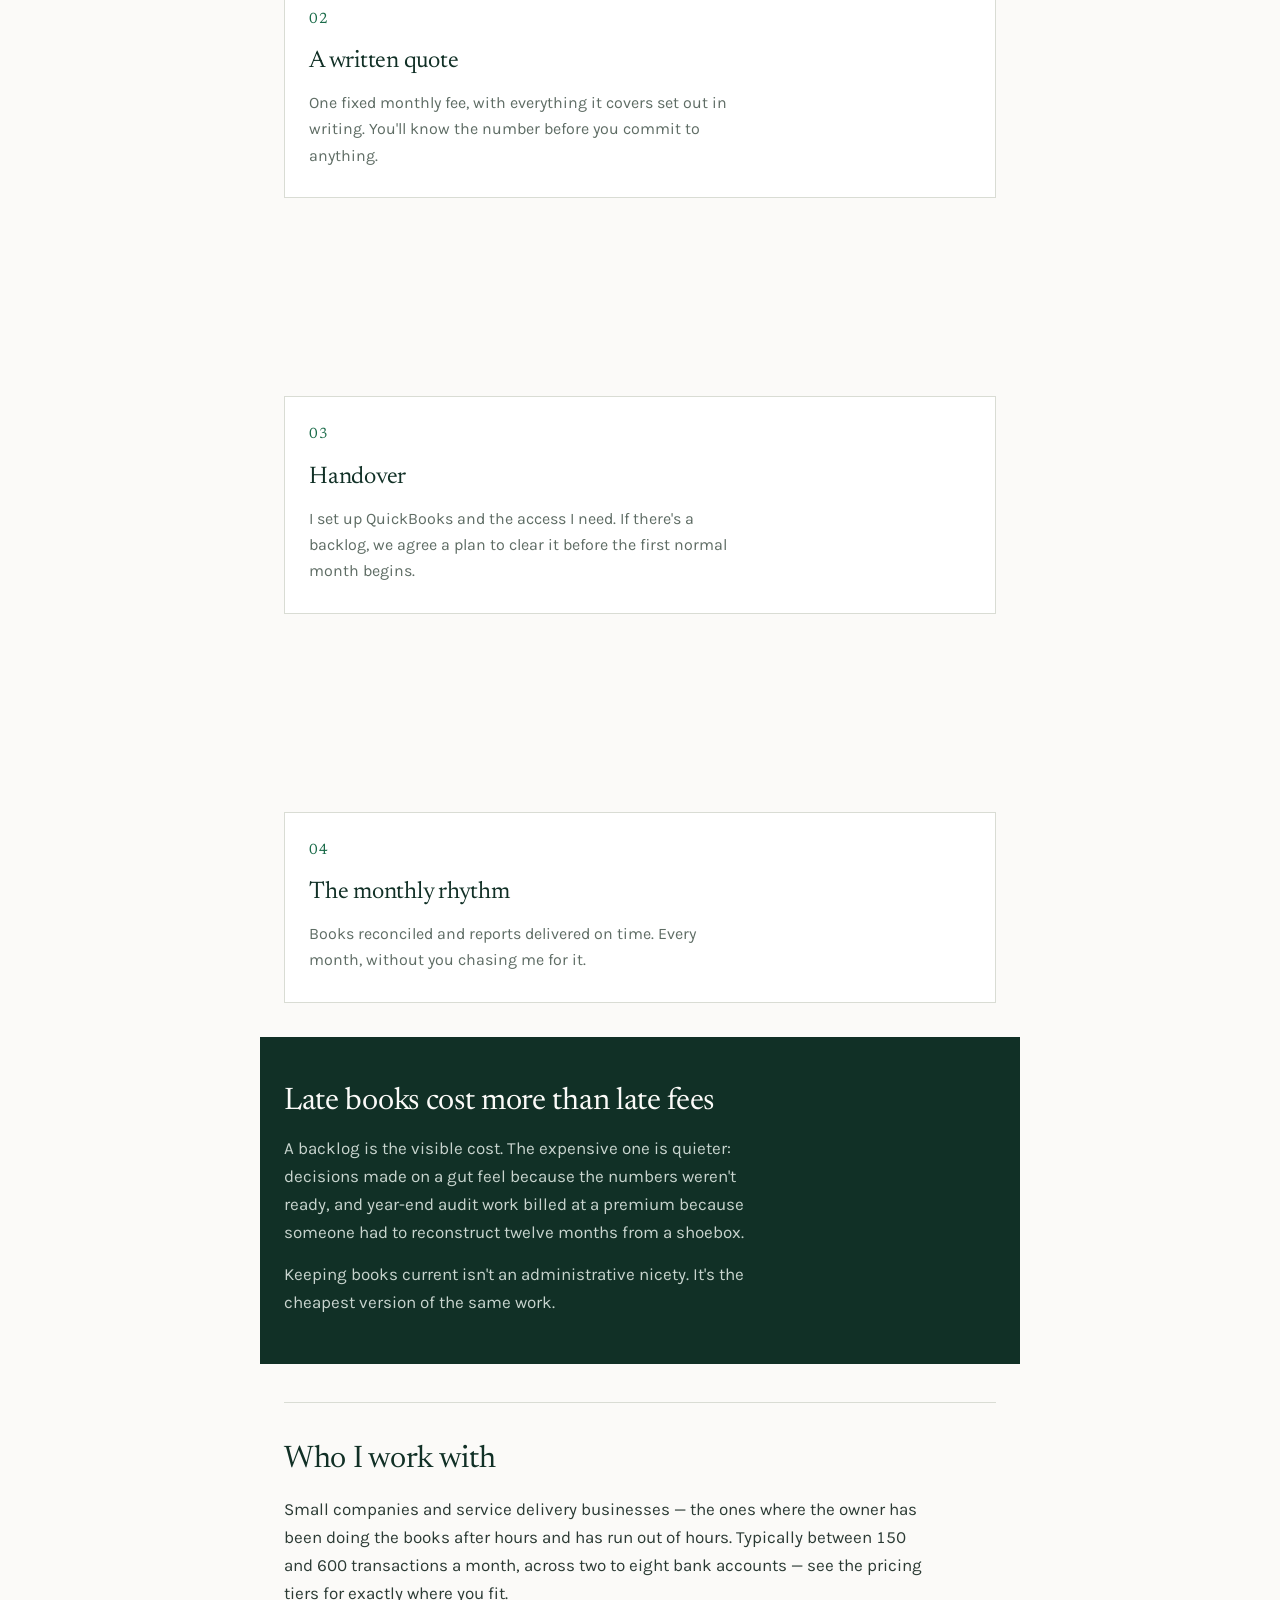
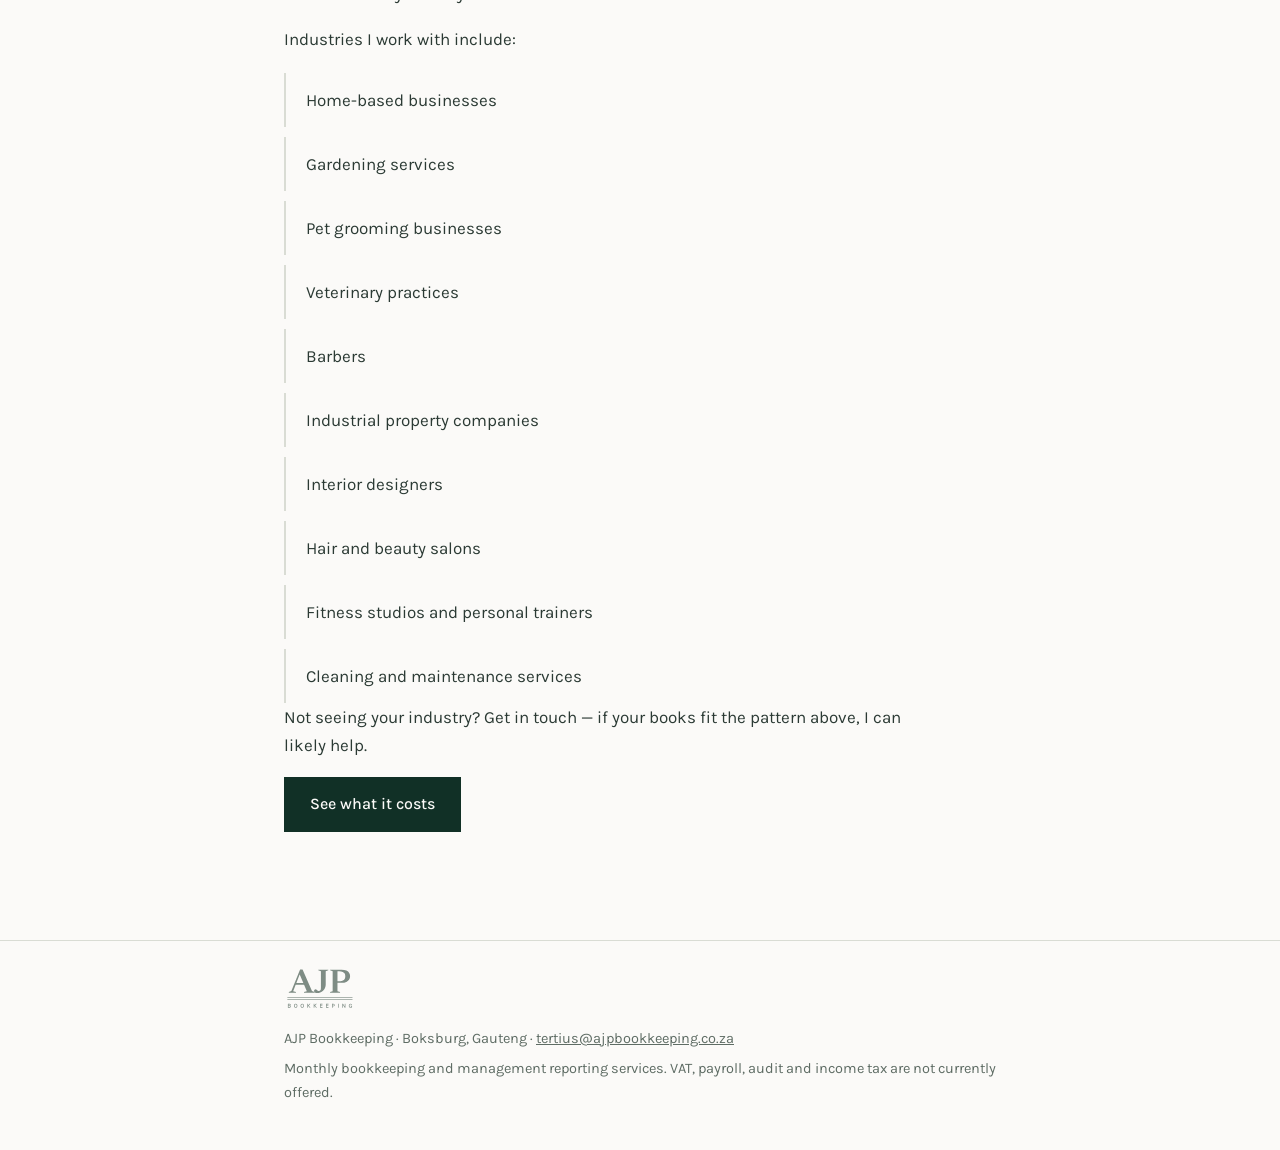
==== commit bdbdcbd5: "Lower start-up offer to R1 200/month, clarify no lock-in, add enquiry CTA Corrects the start-up offe" ====
--- a/index.html
+++ b/index.html
@@ -44,9 +44,11 @@
 
   <div class="block">
     <div class="panel">
-      <h2>Starting up? Your first 6 months are R2 000/month.</h2>
-      <p>If your company is in its first year of trading and runs under 750 transactions a month, the first six months of our engagement are a flat R2 000 a month (excl. VAT) — even if your company's first anniversary falls inside that window.</p>
-      <p><a href="services.html#startup-offer" style="color:#fff;text-decoration:underline">See the full terms →</a></p>
+      <h2>Starting up? Your first 6 months are R1 200/month.</h2>
+      <p>If your company is in its first year of trading and runs under 750 transactions a month, the first six months of our engagement are a flat R1 200 a month (excl. VAT) — even if your company's first anniversary falls inside that window.</p>
+      <p>You're never locked in. On this offer and on our standard tiers alike, services are paid upfront and run month to month — if you want to stop, just give one month's notice.</p>
+      <p><a class="cta-light" href="contact.html">Enquire about this offer</a></p>
+      <p style="margin-top:14px"><a href="services.html#startup-offer" style="color:#fff;text-decoration:underline">See the full terms →</a></p>
     </div>
   </div>
 
--- a/style.css
+++ b/style.css
@@ -72,6 +72,8 @@
 
 .cta{display:inline-block;background:var(--ink);color:var(--paper);text-decoration:none;font-weight:500;font-size:16px;padding:14px 26px;border:0;cursor:pointer;font-family:var(--sans)}
 .cta:hover{background:var(--ink-2)}
+.cta-light{display:inline-block;background:var(--paper);color:var(--ink);text-decoration:none;font-weight:500;font-size:16px;padding:14px 26px;border:0;cursor:pointer;font-family:var(--sans)}
+.cta-light:hover{background:#fff}
 .after-cta{font-size:15px;color:var(--muted);margin:14px 0 0}
 
 dl.det{margin:22px 0 0;border-top:1px solid var(--rule)}
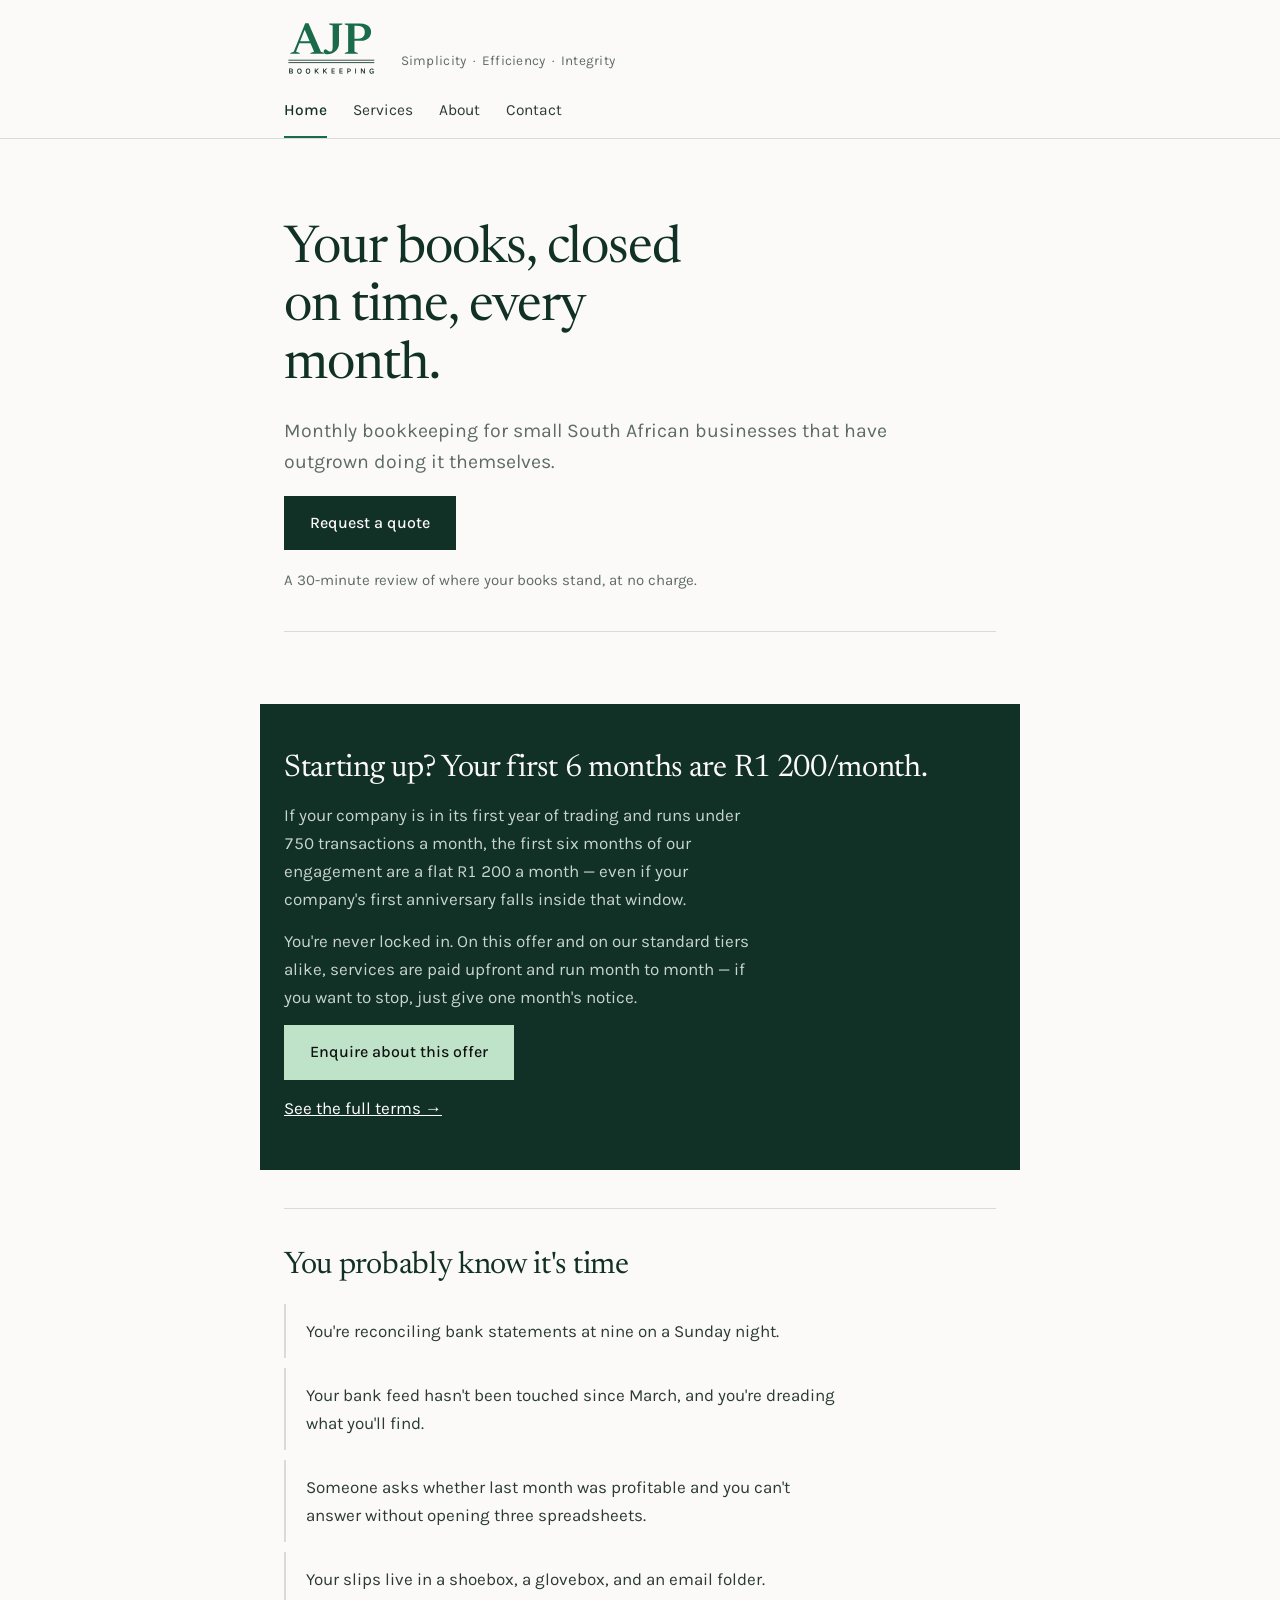
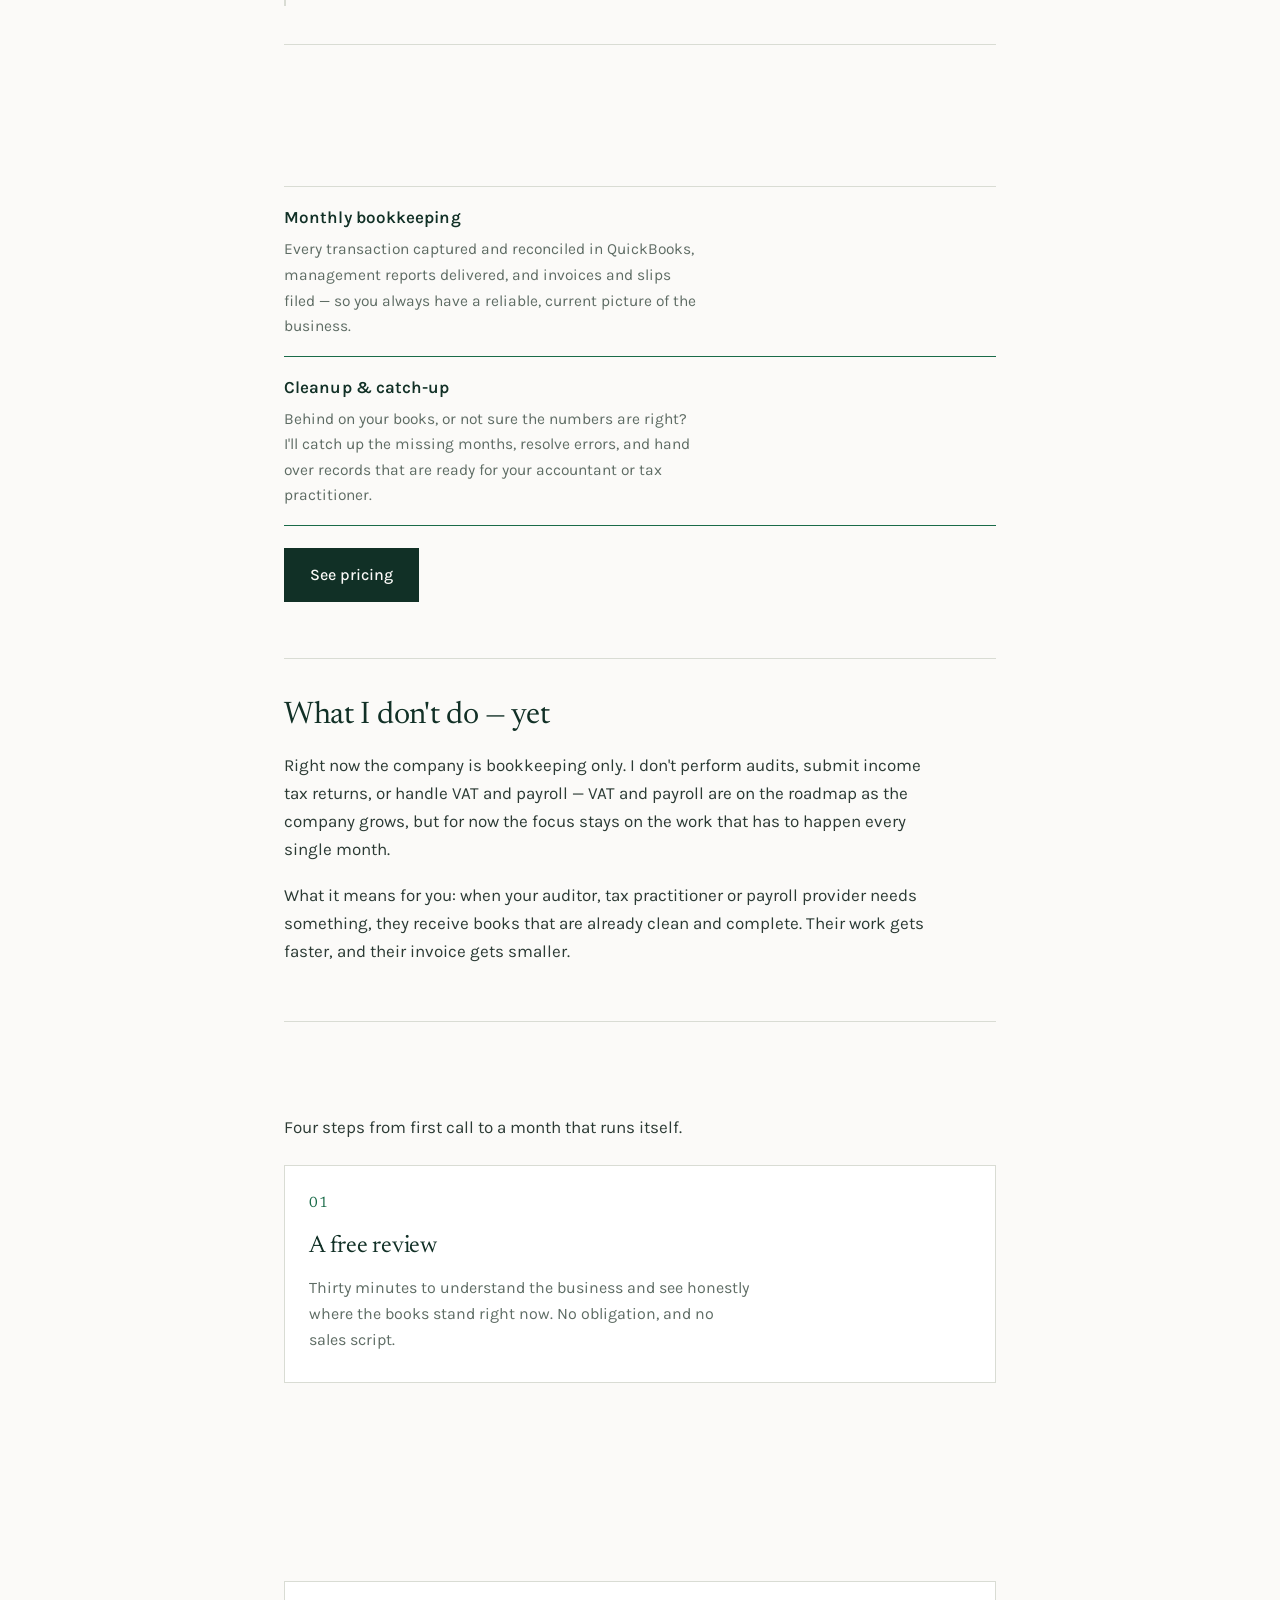
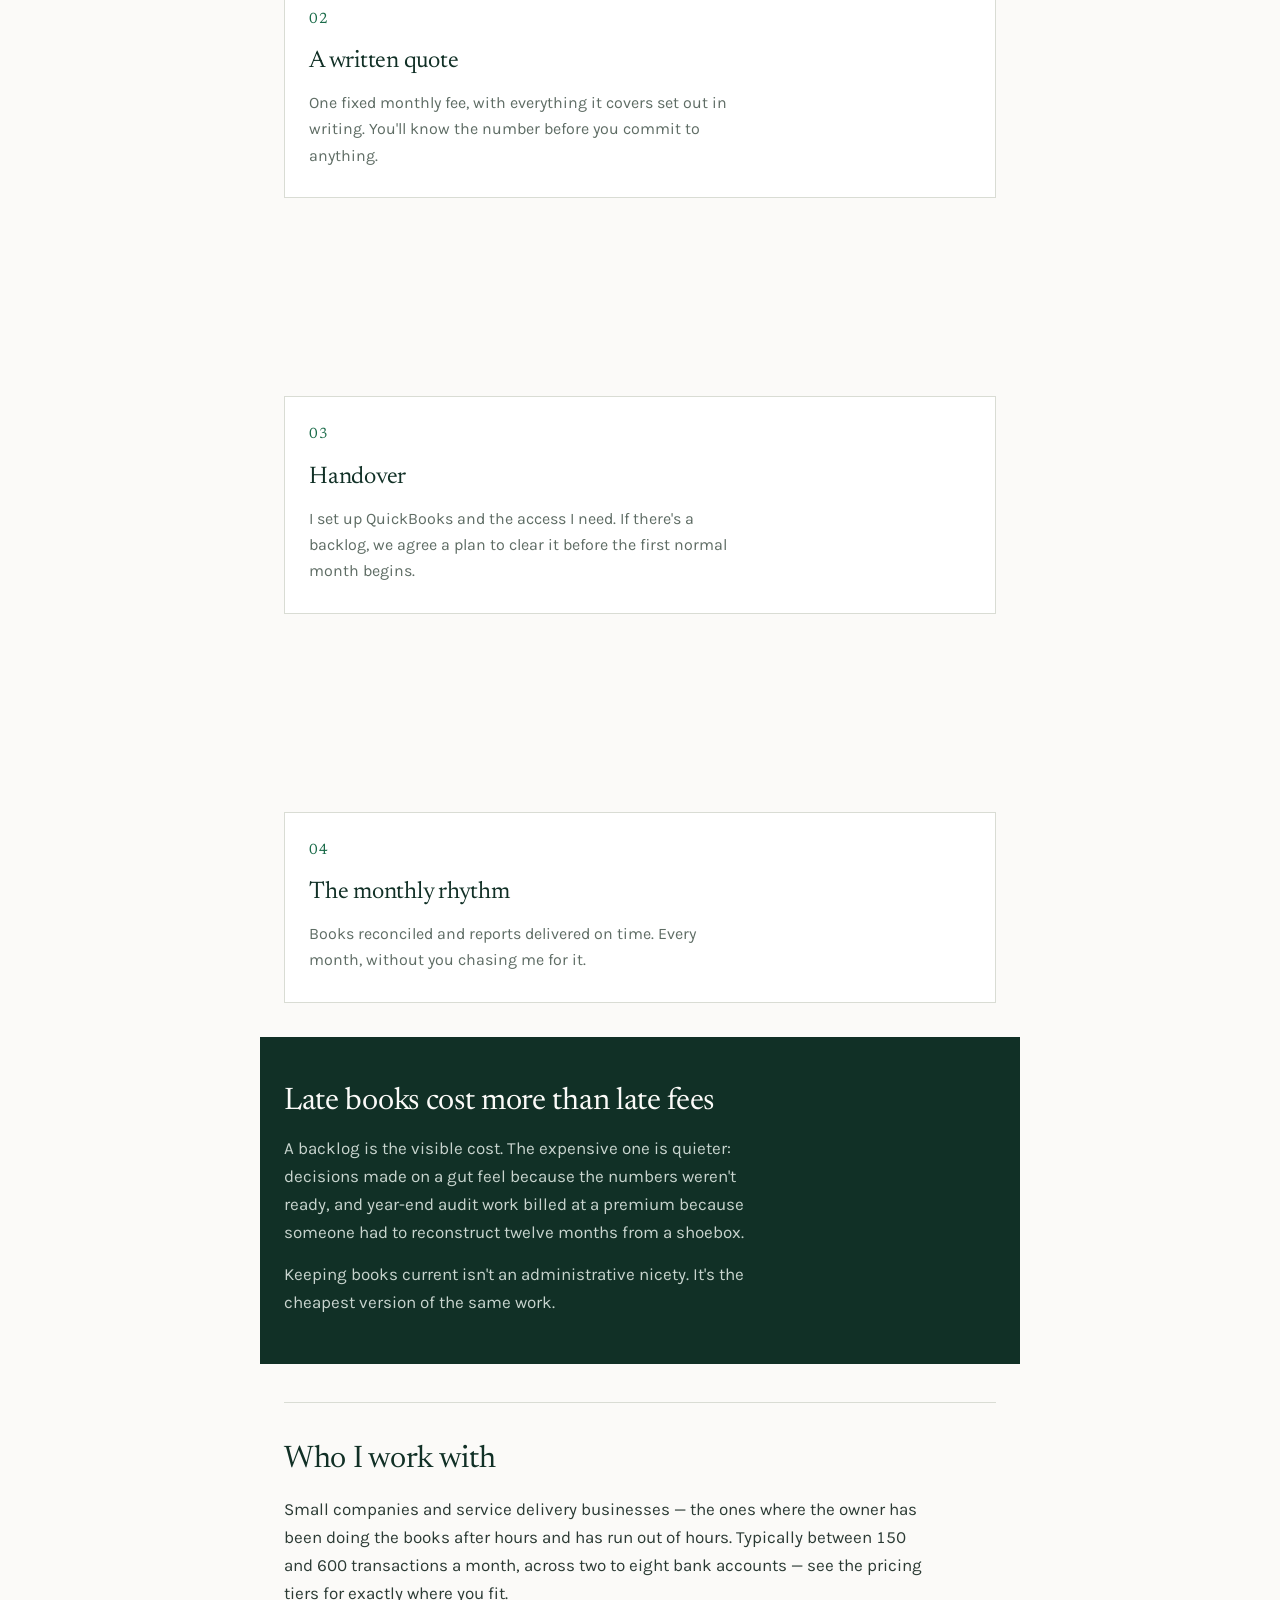
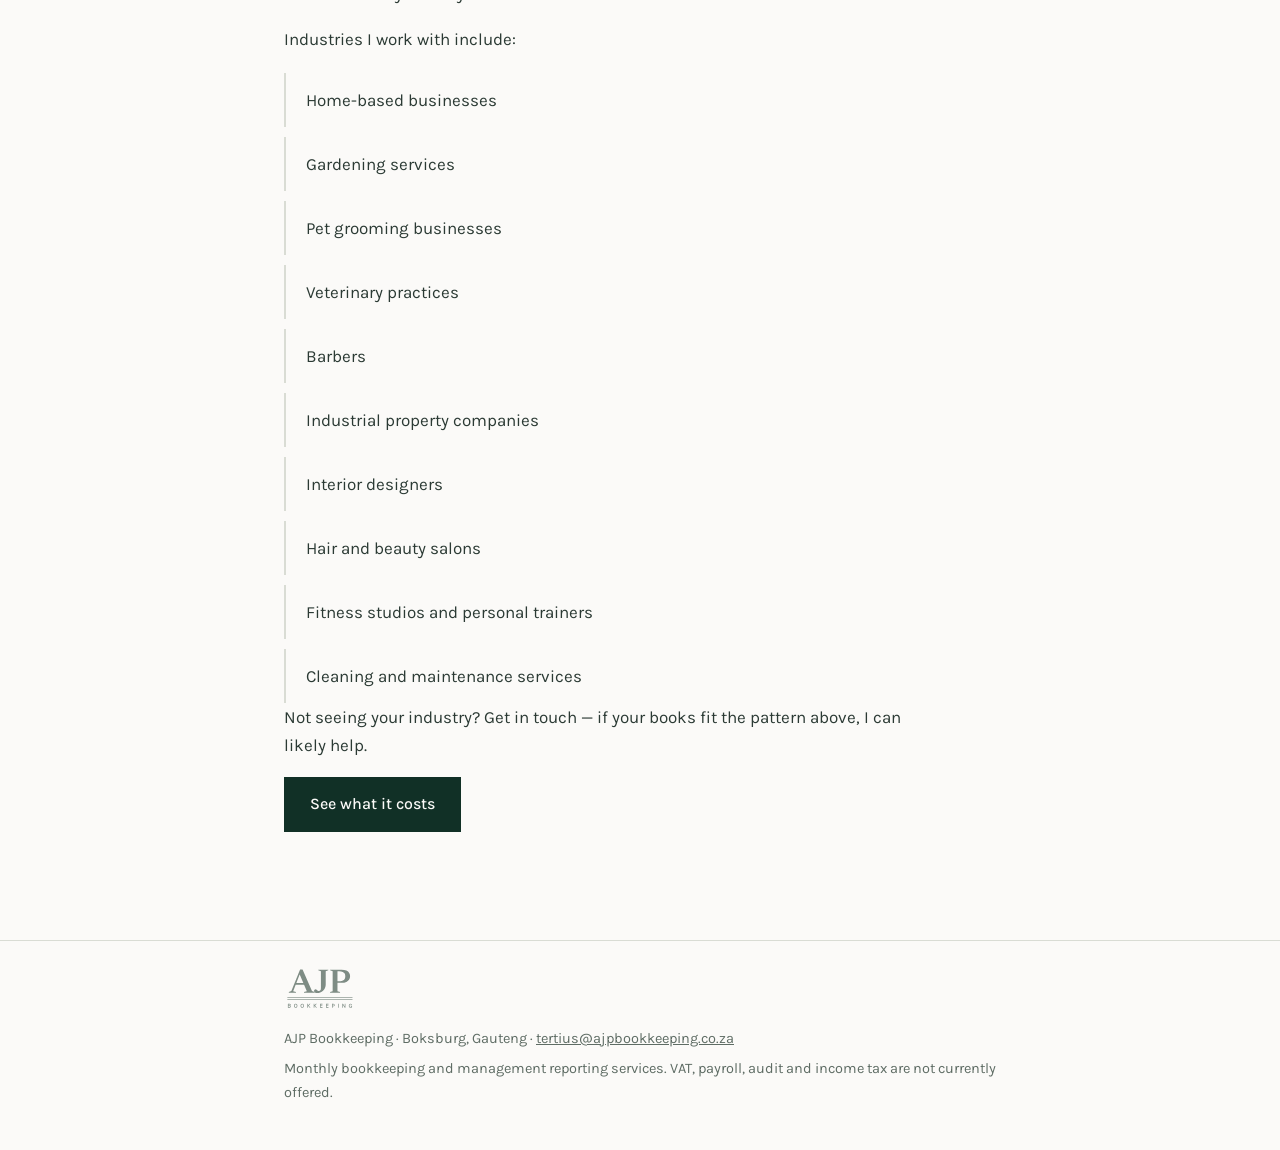
==== commit cec5fedd: "Remove "(excl. VAT)" from all displayed prices AJP Bookkeeping is not VAT registered, so every price" ====
--- a/index.html
+++ b/index.html
@@ -45,7 +45,7 @@
   <div class="block">
     <div class="panel">
       <h2>Starting up? Your first 6 months are R1 200/month.</h2>
-      <p>If your company is in its first year of trading and runs under 750 transactions a month, the first six months of our engagement are a flat R1 200 a month (excl. VAT) — even if your company's first anniversary falls inside that window.</p>
+      <p>If your company is in its first year of trading and runs under 750 transactions a month, the first six months of our engagement are a flat R1 200 a month — even if your company's first anniversary falls inside that window.</p>
       <p>You're never locked in. On this offer and on our standard tiers alike, services are paid upfront and run month to month — if you want to stop, just give one month's notice.</p>
       <p><a class="cta-light" href="contact.html">Enquire about this offer</a></p>
       <p style="margin-top:14px"><a href="services.html#startup-offer" style="color:#fff;text-decoration:underline">See the full terms →</a></p>
--- a/style.css
+++ b/style.css
@@ -72,8 +72,8 @@
 
 .cta{display:inline-block;background:var(--ink);color:var(--paper);text-decoration:none;font-weight:500;font-size:16px;padding:14px 26px;border:0;cursor:pointer;font-family:var(--sans)}
 .cta:hover{background:var(--ink-2)}
-.cta-light{display:inline-block;background:var(--paper);color:var(--ink);text-decoration:none;font-weight:500;font-size:16px;padding:14px 26px;border:0;cursor:pointer;font-family:var(--sans)}
-.cta-light:hover{background:#fff}
+.cta-light{display:inline-block;background:#BEE3C8;color:#111;text-decoration:none;font-weight:500;font-size:16px;padding:14px 26px;border:0;cursor:pointer;font-family:var(--sans)}
+.cta-light:hover{background:#A8D5B3}
 .after-cta{font-size:15px;color:var(--muted);margin:14px 0 0}
 
 dl.det{margin:22px 0 0;border-top:1px solid var(--rule)}
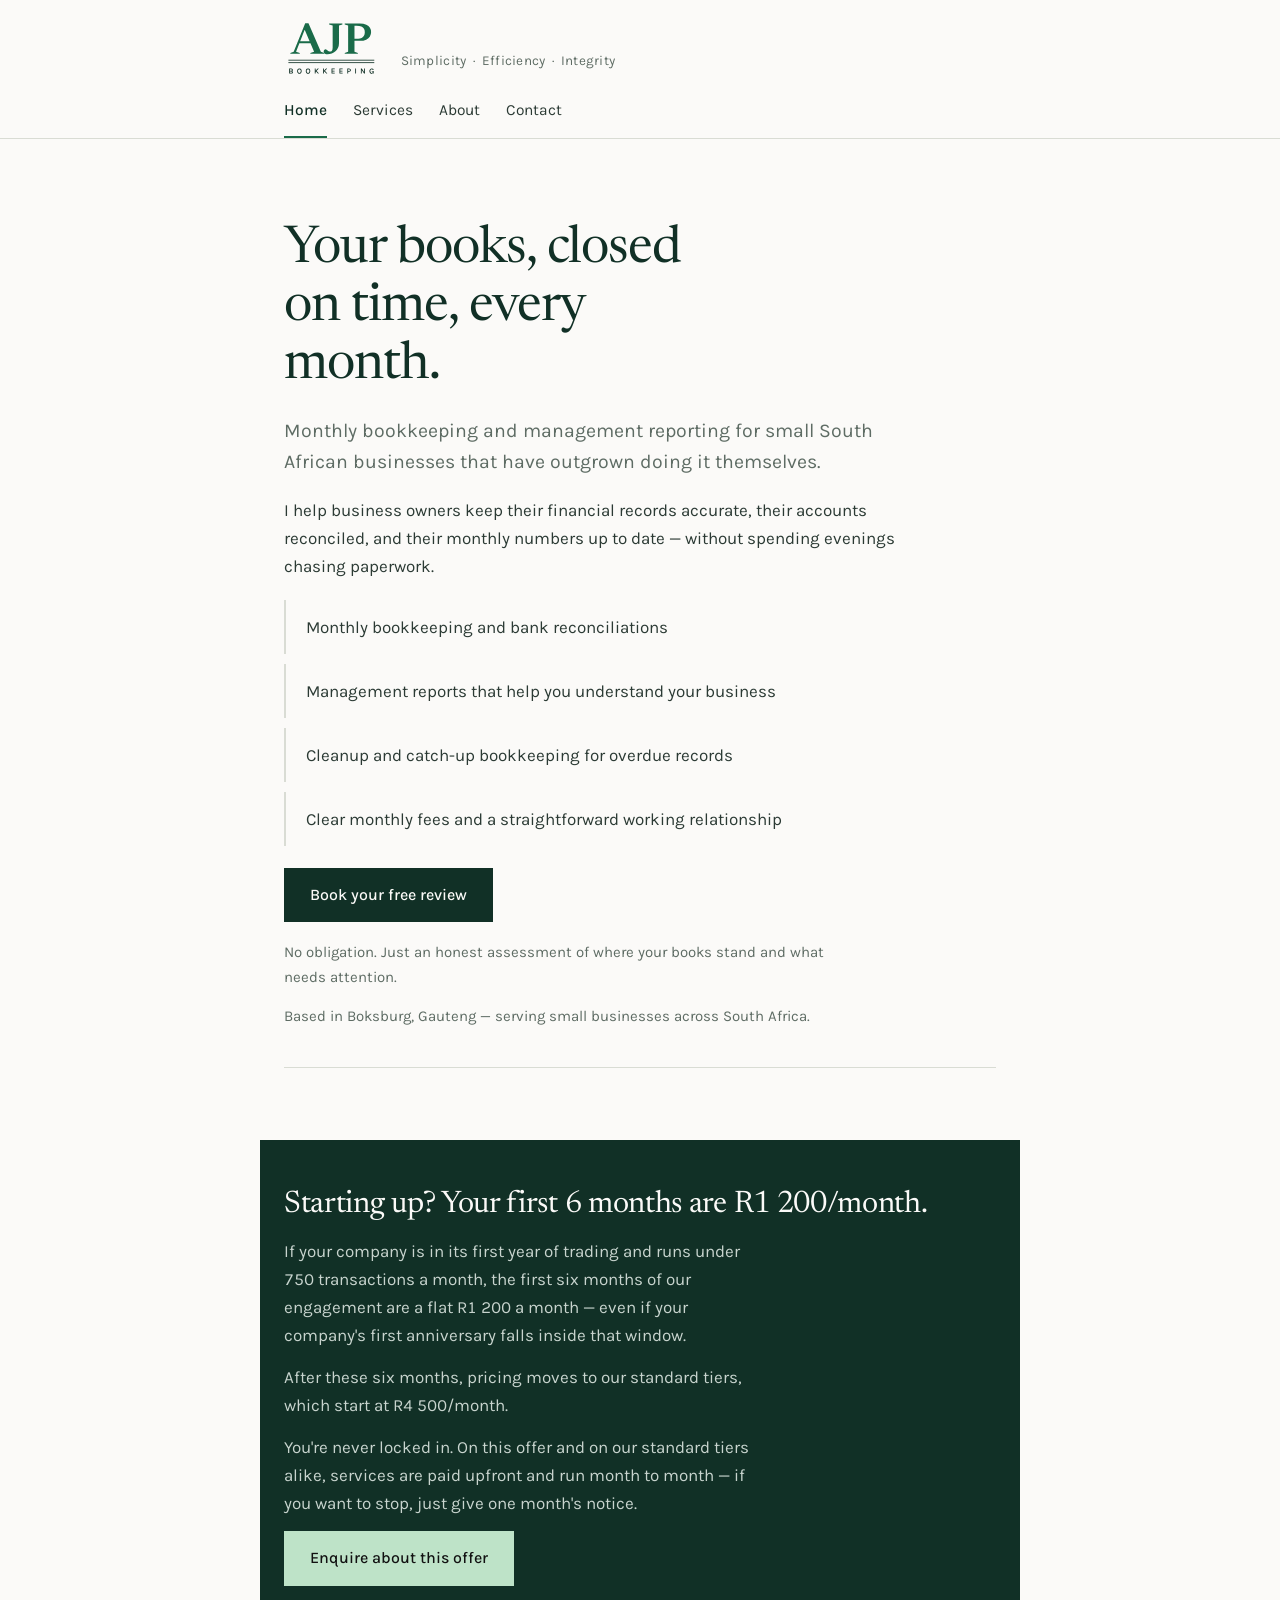
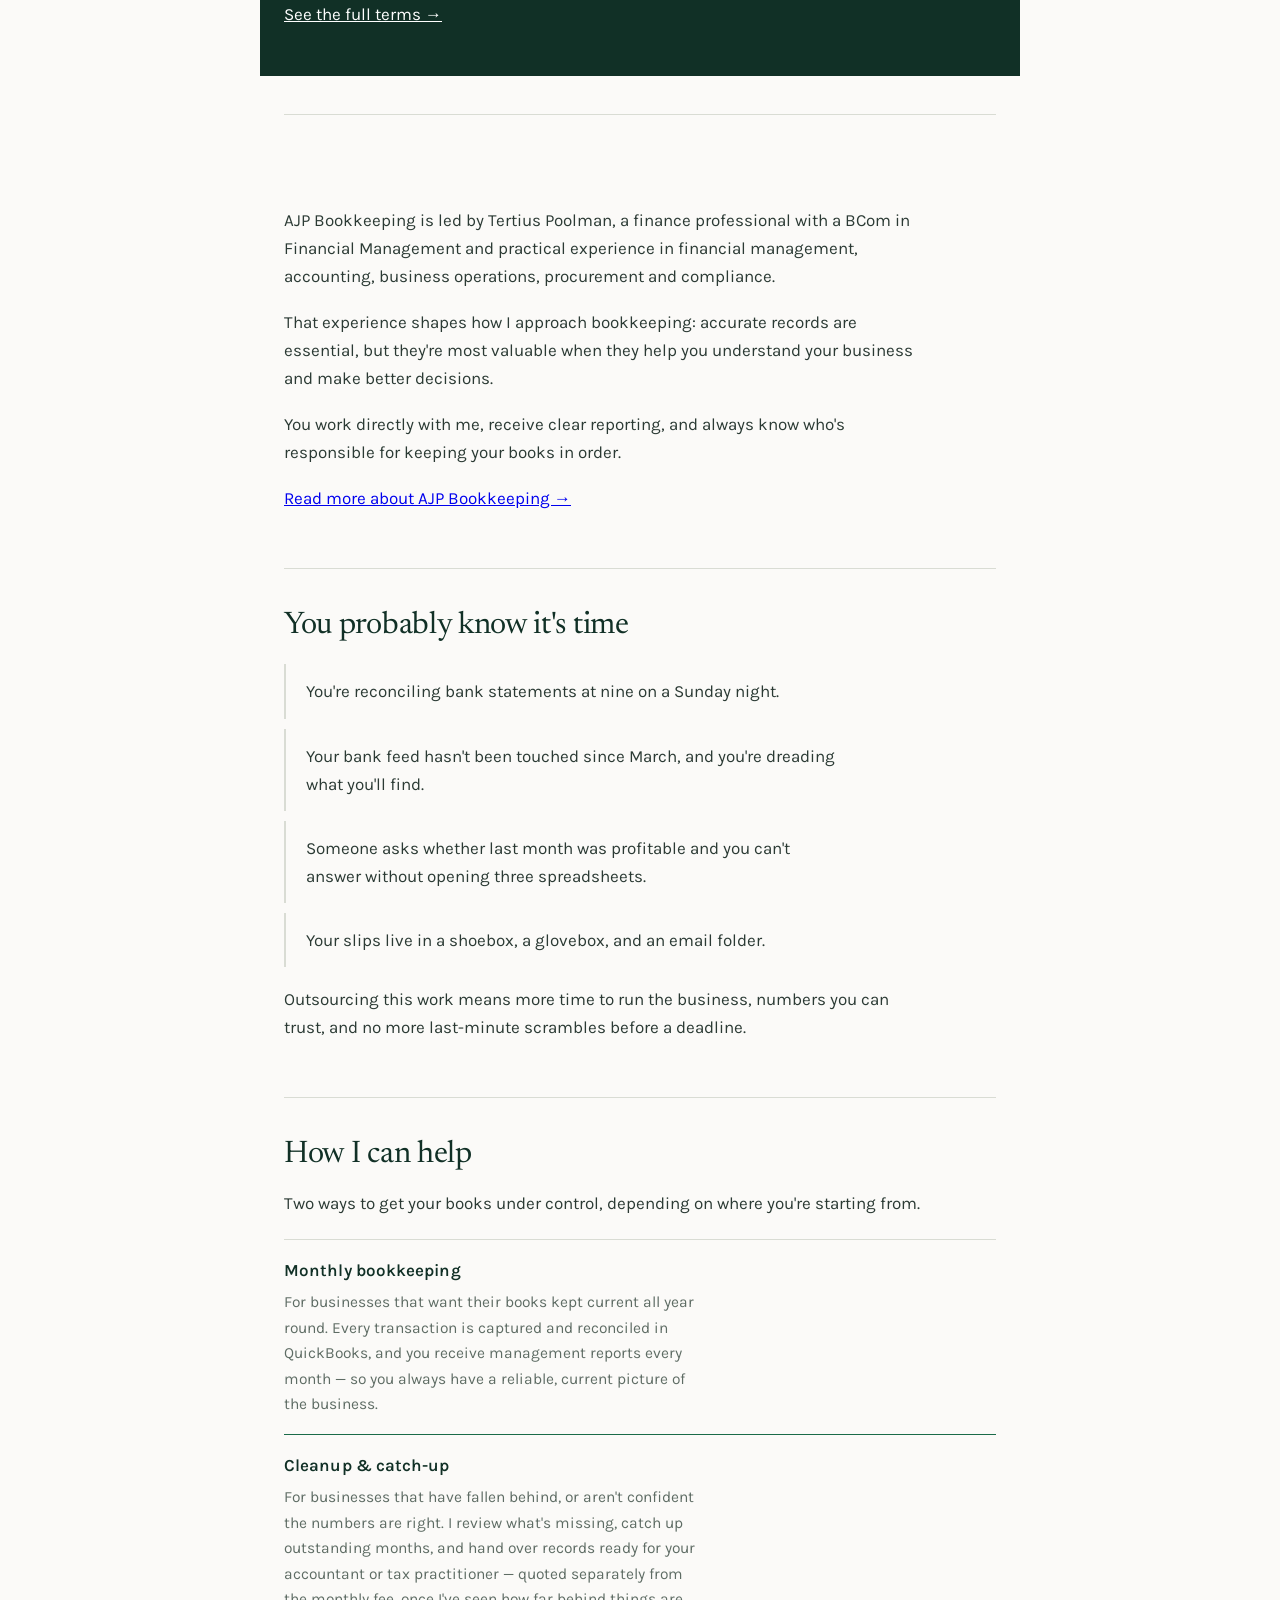
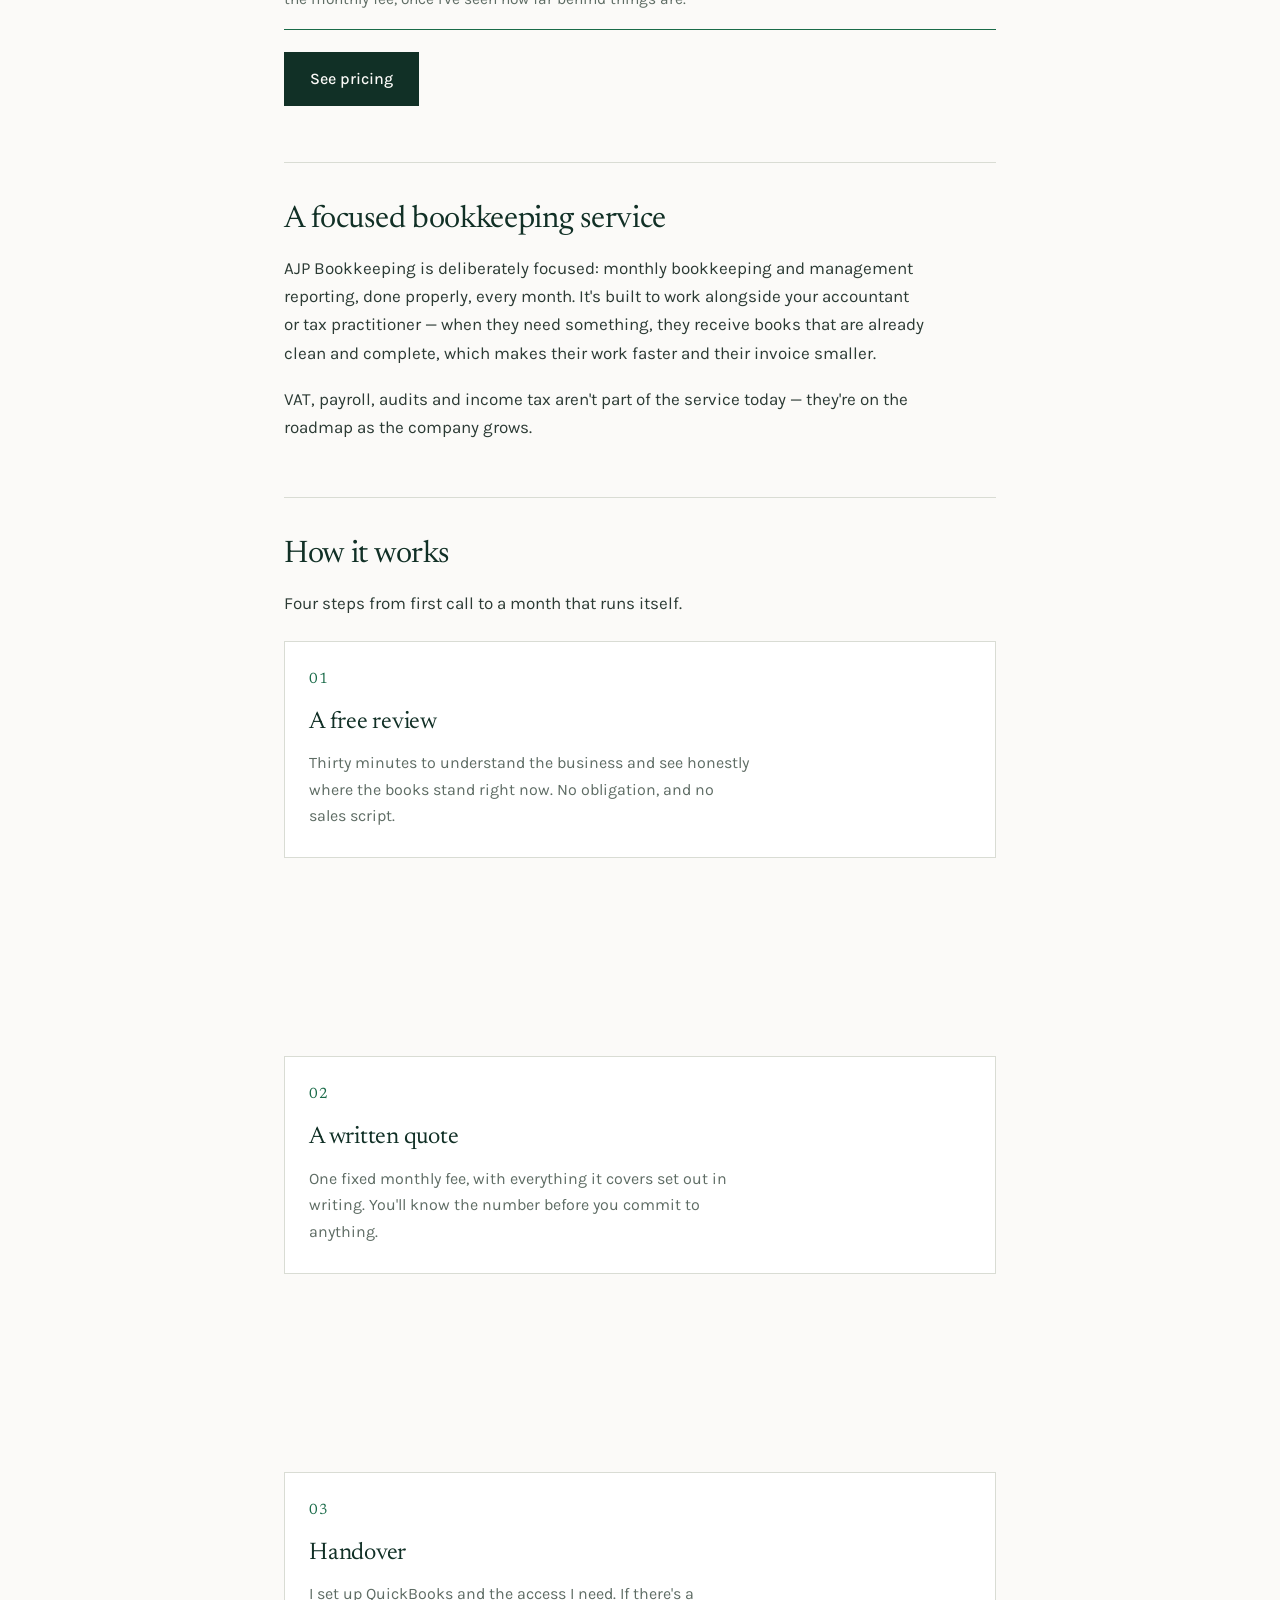
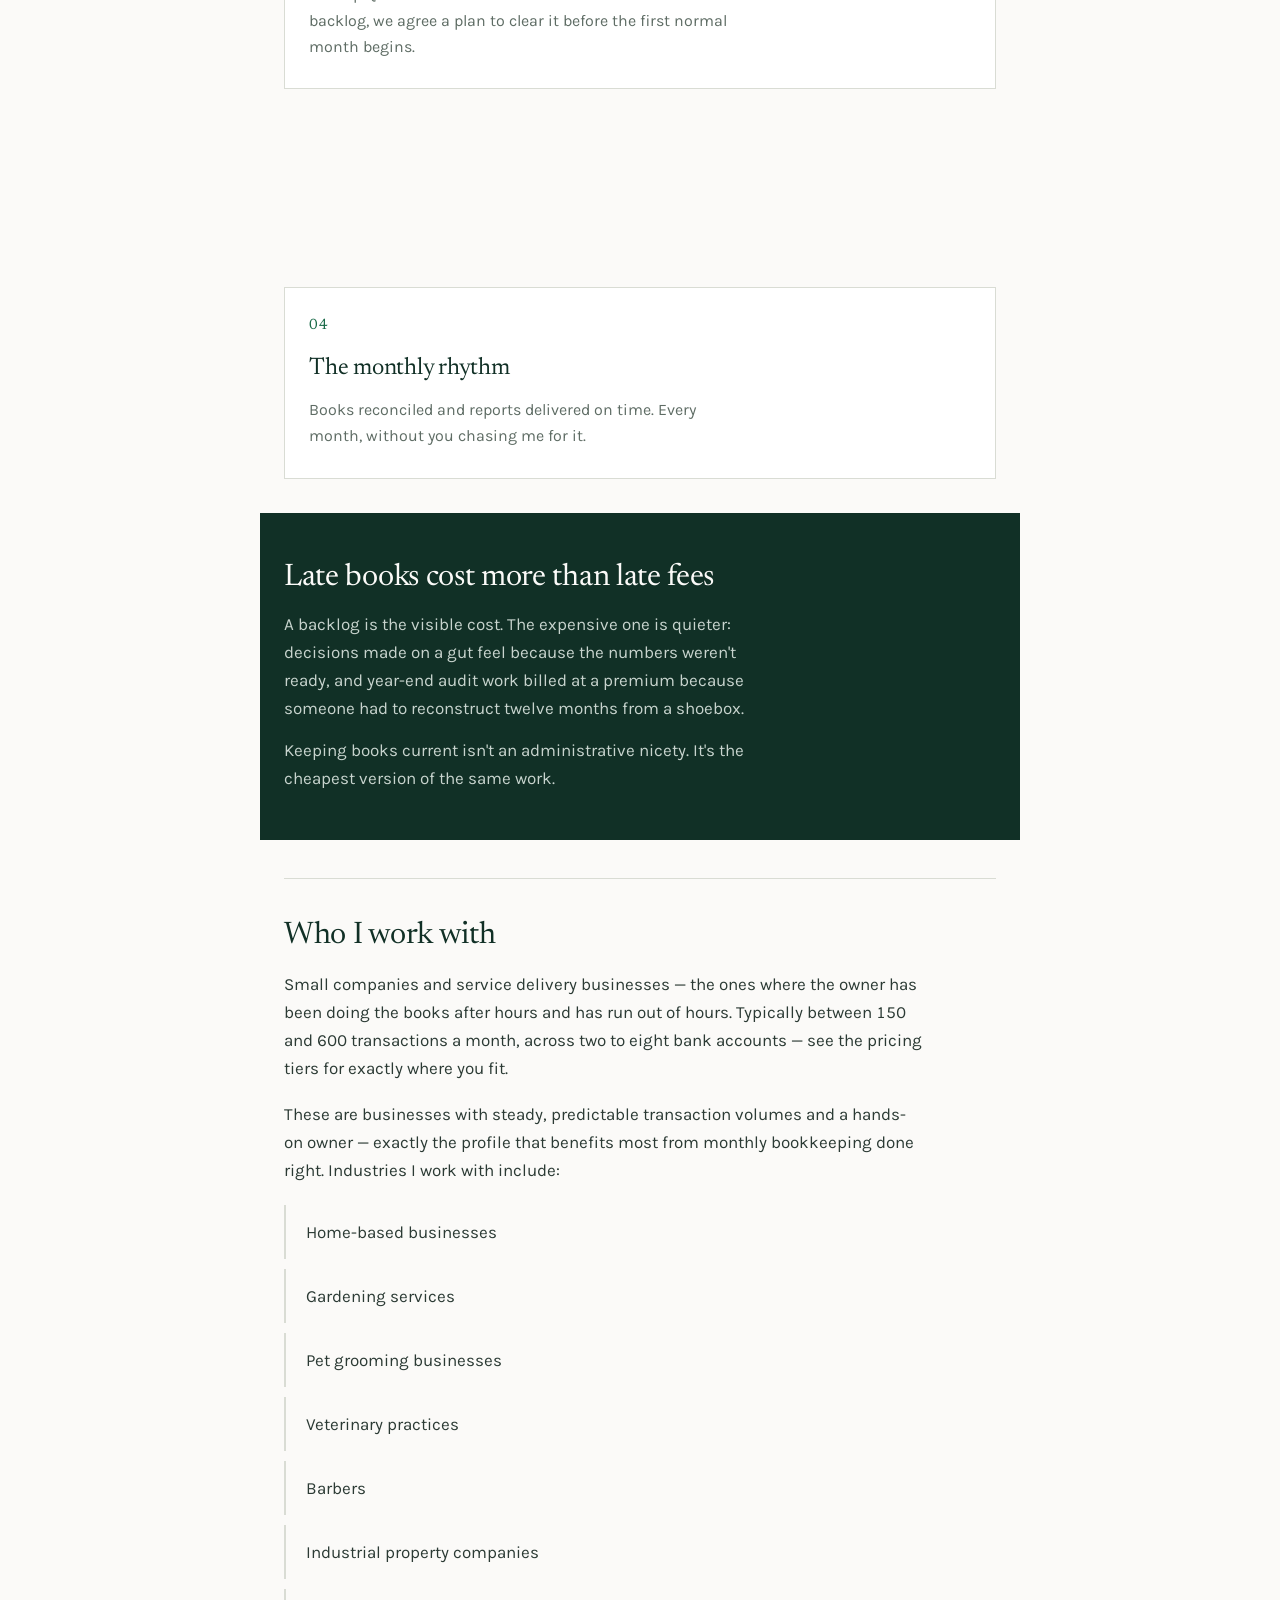
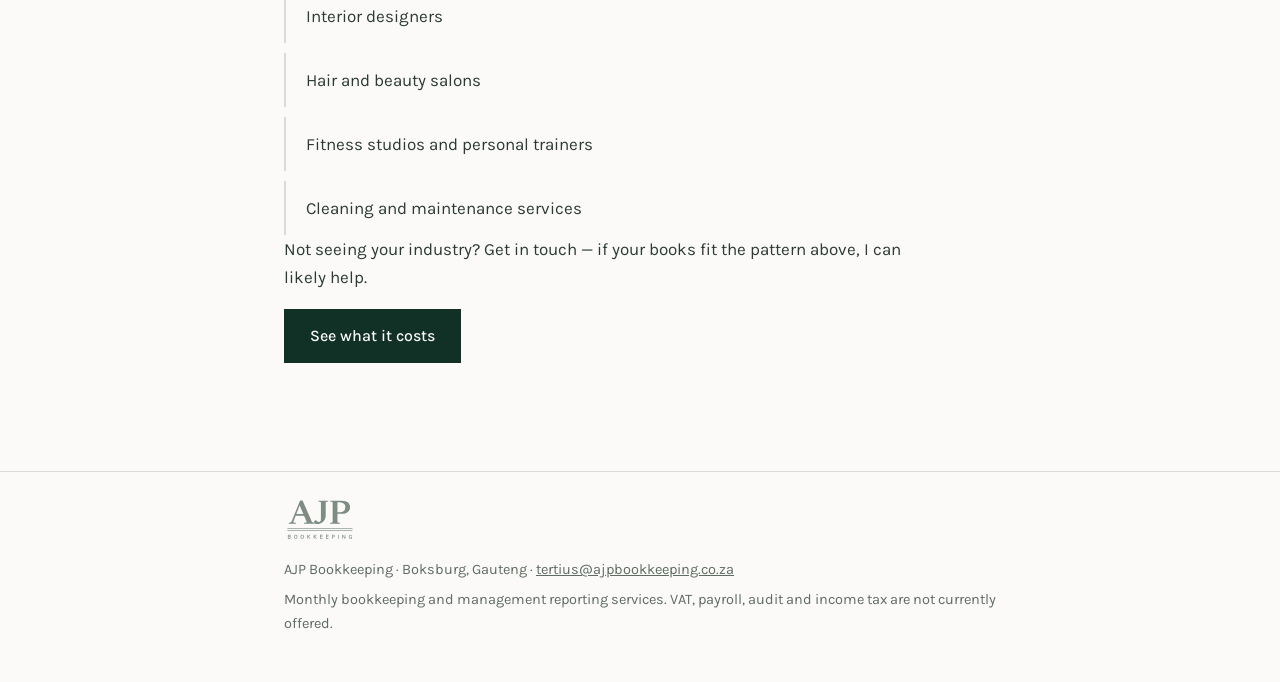
==== commit 6e5ae0ad: "Revise homepage, services, about and contact copy per content review Incorporates a round of content" ====
--- a/index.html
+++ b/index.html
@@ -3,8 +3,8 @@
 <head>
 <meta charset="utf-8">
 <meta name="viewport" content="width=device-width, initial-scale=1, viewport-fit=cover">
-<title>AJP Bookkeeping — monthly bookkeeping for small businesses</title>
-<meta name="description" content="Owner-led monthly bookkeeping for small South African businesses. Based in Boksburg, Gauteng. Packages from R4 500 per month.">
+<title>Bookkeeping Services Boksburg | AJP Bookkeeping</title>
+<meta name="description" content="Monthly bookkeeping and management reporting for small businesses in Boksburg, Gauteng and across South Africa. Book a free 30-minute review.">
 <link rel="icon" href="favicon.ico" sizes="any">
 <link rel="icon" type="image/png" sizes="32x32" href="favicon-32.png">
 <link rel="apple-touch-icon" href="apple-touch-icon.png">
@@ -37,19 +37,36 @@
 <section id="home" class="page">
   <div class="block">
     <h1>Your books, closed on time, every month.</h1>
-    <p class="lede">Monthly bookkeeping for small South African businesses that have outgrown doing it themselves.</p>
-    <p><a class="cta" href="contact.html">Request a quote</a></p>
-    <p class="after-cta">A 30-minute review of where your books stand, at no charge.</p>
+    <p class="lede">Monthly bookkeeping and management reporting for small South African businesses that have outgrown doing it themselves.</p>
+    <p>I help business owners keep their financial records accurate, their accounts reconciled, and their monthly numbers up to date — without spending evenings chasing paperwork.</p>
+    <ul class="says">
+      <li>Monthly bookkeeping and bank reconciliations</li>
+      <li>Management reports that help you understand your business</li>
+      <li>Cleanup and catch-up bookkeeping for overdue records</li>
+      <li>Clear monthly fees and a straightforward working relationship</li>
+    </ul>
+    <p style="margin-top:22px"><a class="cta" href="contact.html">Book your free review</a></p>
+    <p class="after-cta">No obligation. Just an honest assessment of where your books stand and what needs attention.</p>
+    <p class="after-cta">Based in Boksburg, Gauteng — serving small businesses across South Africa.</p>
   </div>
 
   <div class="block">
     <div class="panel">
       <h2>Starting up? Your first 6 months are R1 200/month.</h2>
       <p>If your company is in its first year of trading and runs under 750 transactions a month, the first six months of our engagement are a flat R1 200 a month — even if your company's first anniversary falls inside that window.</p>
+      <p>After these six months, pricing moves to our standard tiers, which start at R4 500/month.</p>
       <p>You're never locked in. On this offer and on our standard tiers alike, services are paid upfront and run month to month — if you want to stop, just give one month's notice.</p>
       <p><a class="cta-light" href="contact.html">Enquire about this offer</a></p>
       <p style="margin-top:14px"><a href="services.html#startup-offer" style="color:#fff;text-decoration:underline">See the full terms →</a></p>
     </div>
+  </div>
+
+  <div class="block">
+    <h2>More than capturing transactions</h2>
+    <p>AJP Bookkeeping is led by Tertius Poolman, a finance professional with a BCom in Financial Management and practical experience in financial management, accounting, business operations, procurement and compliance.</p>
+    <p>That experience shapes how I approach bookkeeping: accurate records are essential, but they're most valuable when they help you understand your business and make better decisions.</p>
+    <p>You work directly with me, receive clear reporting, and always know who's responsible for keeping your books in order.</p>
+    <p><a href="about.html">Read more about AJP Bookkeeping →</a></p>
   </div>
 
   <div class="block">
@@ -60,22 +77,23 @@
       <li>Someone asks whether last month was profitable and you can't answer without opening three spreadsheets.</li>
       <li>Your slips live in a shoebox, a glovebox, and an email folder.</li>
     </ul>
+    <p style="margin-top:18px">Outsourcing this work means more time to run the business, numbers you can trust, and no more last-minute scrambles before a deadline.</p>
   </div>
 
   <div class="block">
     <h2>How I can help</h2>
     <p>Two ways to get your books under control, depending on where you're starting from.</p>
     <div class="ledger">
-      <div class="row"><div class="what"><h3>Monthly bookkeeping</h3><p>Every transaction captured and reconciled in QuickBooks, management reports delivered, and invoices and slips filed — so you always have a reliable, current picture of the business.</p></div></div>
-      <div class="row"><div class="what"><h3>Cleanup &amp; catch-up</h3><p>Behind on your books, or not sure the numbers are right? I'll catch up the missing months, resolve errors, and hand over records that are ready for your accountant or tax practitioner.</p></div></div>
+      <div class="row"><div class="what"><h3>Monthly bookkeeping</h3><p>For businesses that want their books kept current all year round. Every transaction is captured and reconciled in QuickBooks, and you receive management reports every month — so you always have a reliable, current picture of the business.</p></div></div>
+      <div class="row"><div class="what"><h3>Cleanup &amp; catch-up</h3><p>For businesses that have fallen behind, or aren't confident the numbers are right. I review what's missing, catch up outstanding months, and hand over records ready for your accountant or tax practitioner — quoted separately from the monthly fee, once I've seen how far behind things are.</p></div></div>
     </div>
     <p style="margin-top:22px"><a class="cta" href="services.html">See pricing</a></p>
   </div>
 
   <div class="block">
-    <h2>What I don't do — yet</h2>
-    <p>Right now the company is bookkeeping only. I don't perform audits, submit income tax returns, or handle VAT and payroll — VAT and payroll are on the roadmap as the company grows, but for now the focus stays on the work that has to happen every single month.</p>
-    <p>What it means for you: when your auditor, tax practitioner or payroll provider needs something, they receive books that are already clean and complete. Their work gets faster, and their invoice gets smaller.</p>
+    <h2>A focused bookkeeping service</h2>
+    <p>AJP Bookkeeping is deliberately focused: monthly bookkeeping and management reporting, done properly, every month. It's built to work alongside your accountant or tax practitioner — when they need something, they receive books that are already clean and complete, which makes their work faster and their invoice smaller.</p>
+    <p>VAT, payroll, audits and income tax aren't part of the service today — they're on the roadmap as the company grows.</p>
   </div>
 
   <div class="block">
@@ -113,7 +131,7 @@
   <div class="block">
     <h2>Who I work with</h2>
     <p>Small companies and service delivery businesses — the ones where the owner has been doing the books after hours and has run out of hours. Typically between 150 and 600 transactions a month, across two to eight bank accounts — see the pricing tiers for exactly where you fit.</p>
-    <p>Industries I work with include:</p>
+    <p>These are businesses with steady, predictable transaction volumes and a hands-on owner — exactly the profile that benefits most from monthly bookkeeping done right. Industries I work with include:</p>
     <ul class="says">
       <li>Home-based businesses</li>
       <li>Gardening services</li>
--- a/style.css
+++ b/style.css
@@ -84,7 +84,7 @@
 
 form.enq{margin:24px 0 0;max-width:520px}
 label{display:block;font-size:14.5px;color:var(--muted);margin:16px 0 6px}
-input,textarea{width:100%;font-family:var(--sans);font-size:16px;color:var(--body);background:#fff;border:1px solid var(--rule);padding:11px 13px}
+input,textarea,select{width:100%;font-family:var(--sans);font-size:16px;color:var(--body);background:#fff;border:1px solid var(--rule);padding:11px 13px}
 textarea{min-height:124px;resize:vertical}
 
 footer.site{border-top:1px solid var(--rule);margin-top:44px;padding:26px 0 40px;font-size:14.5px;color:var(--muted)}
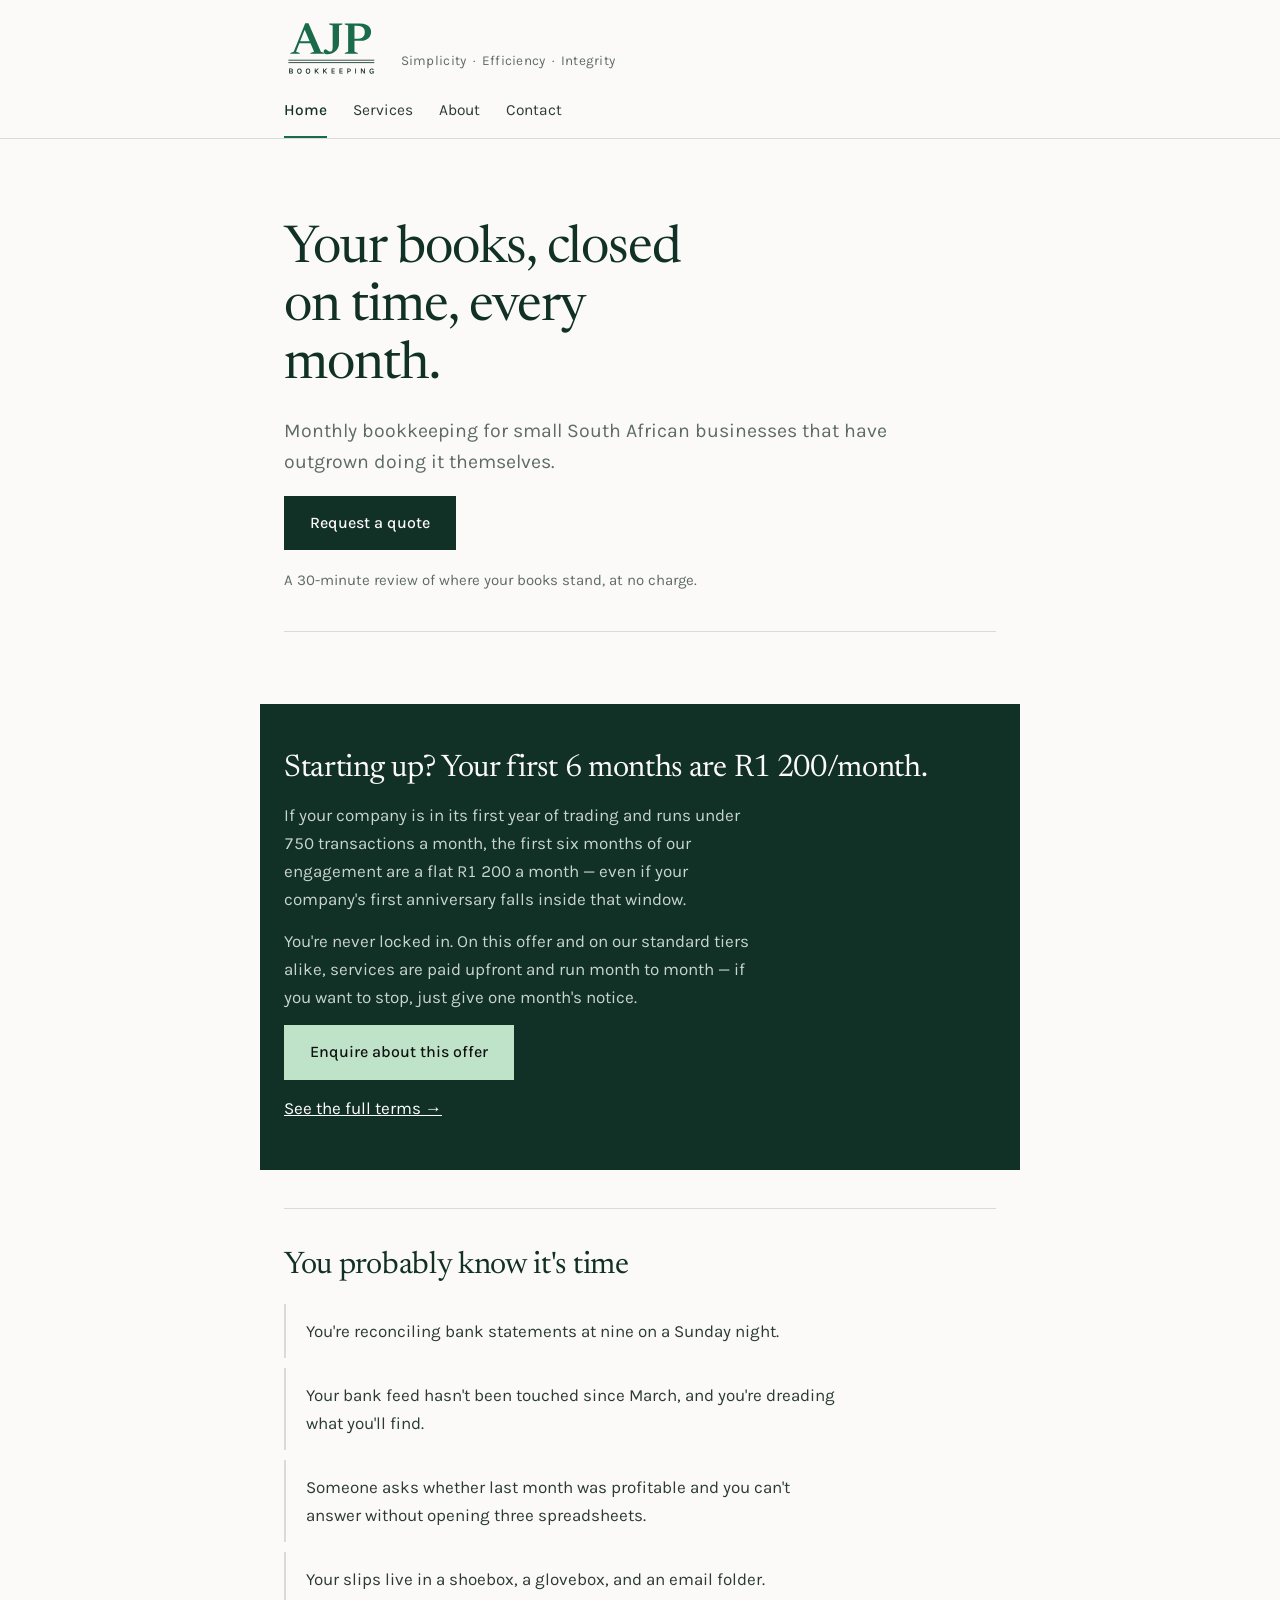
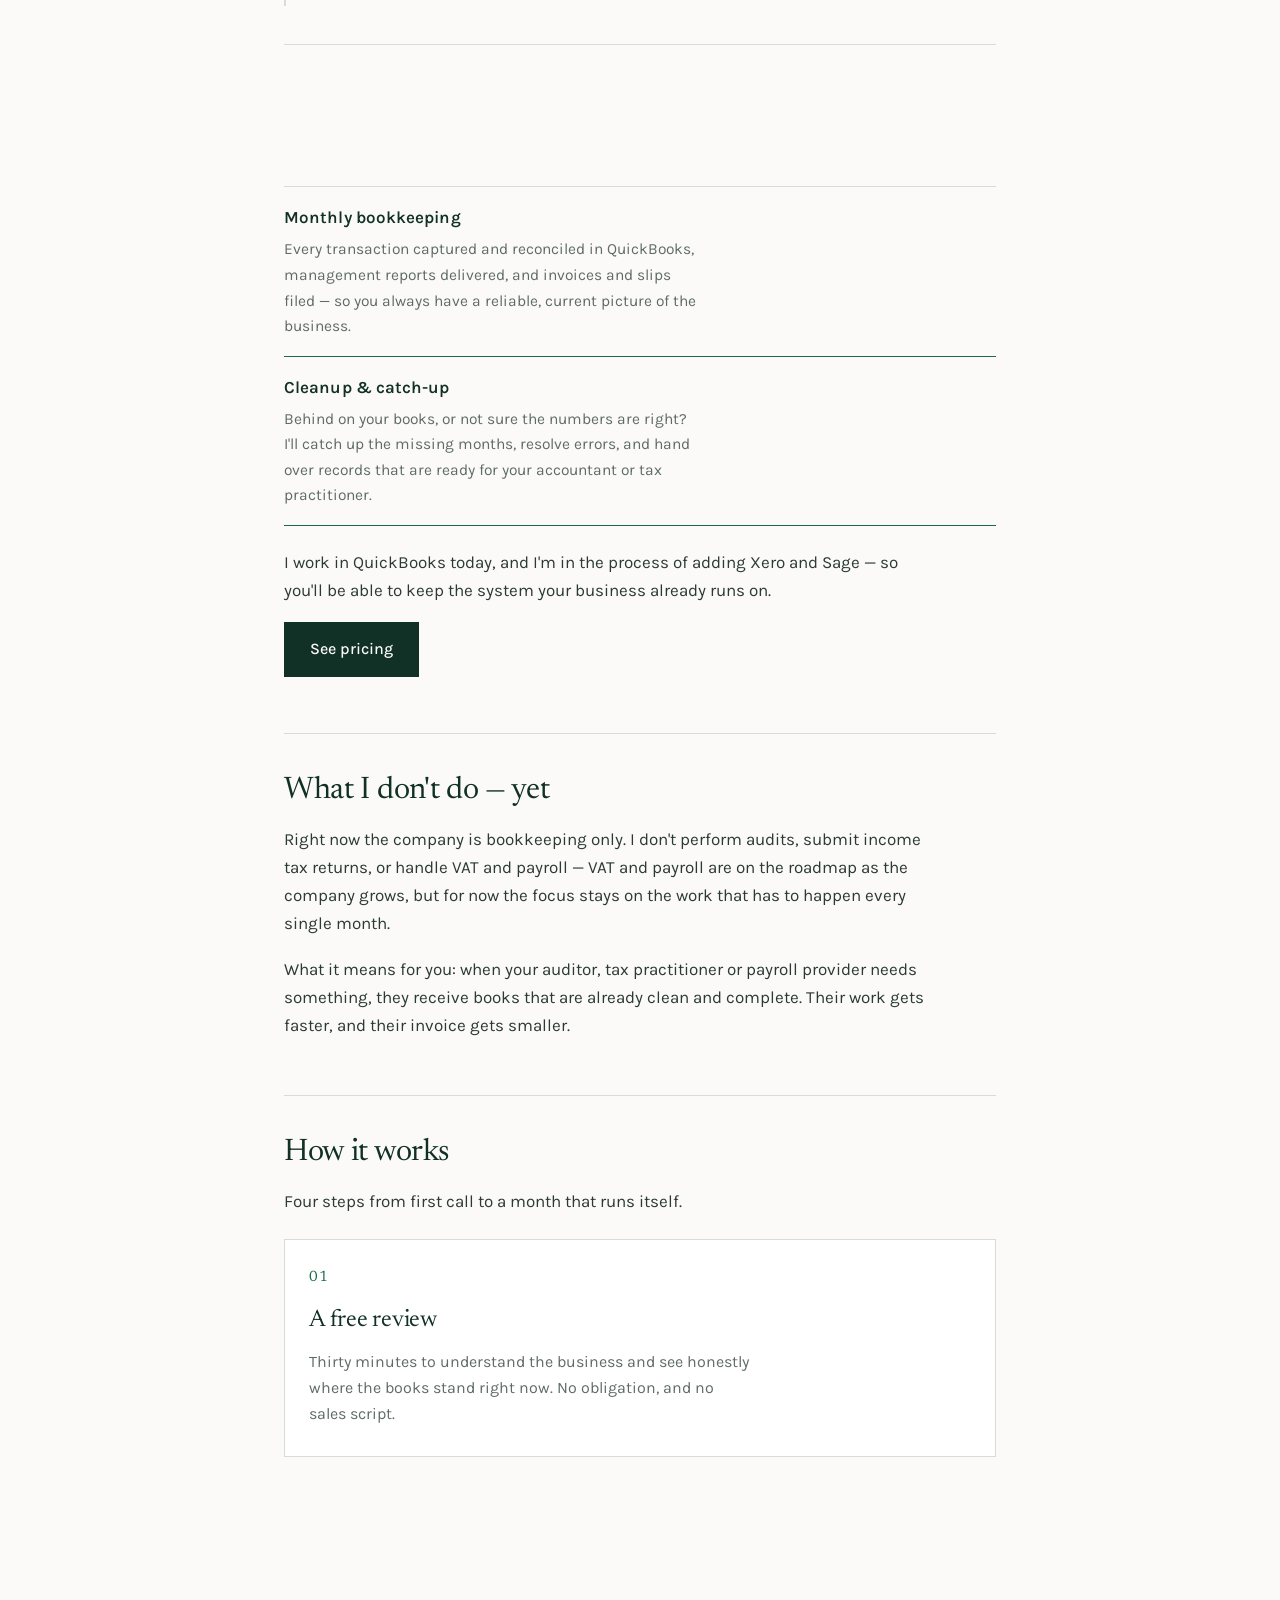
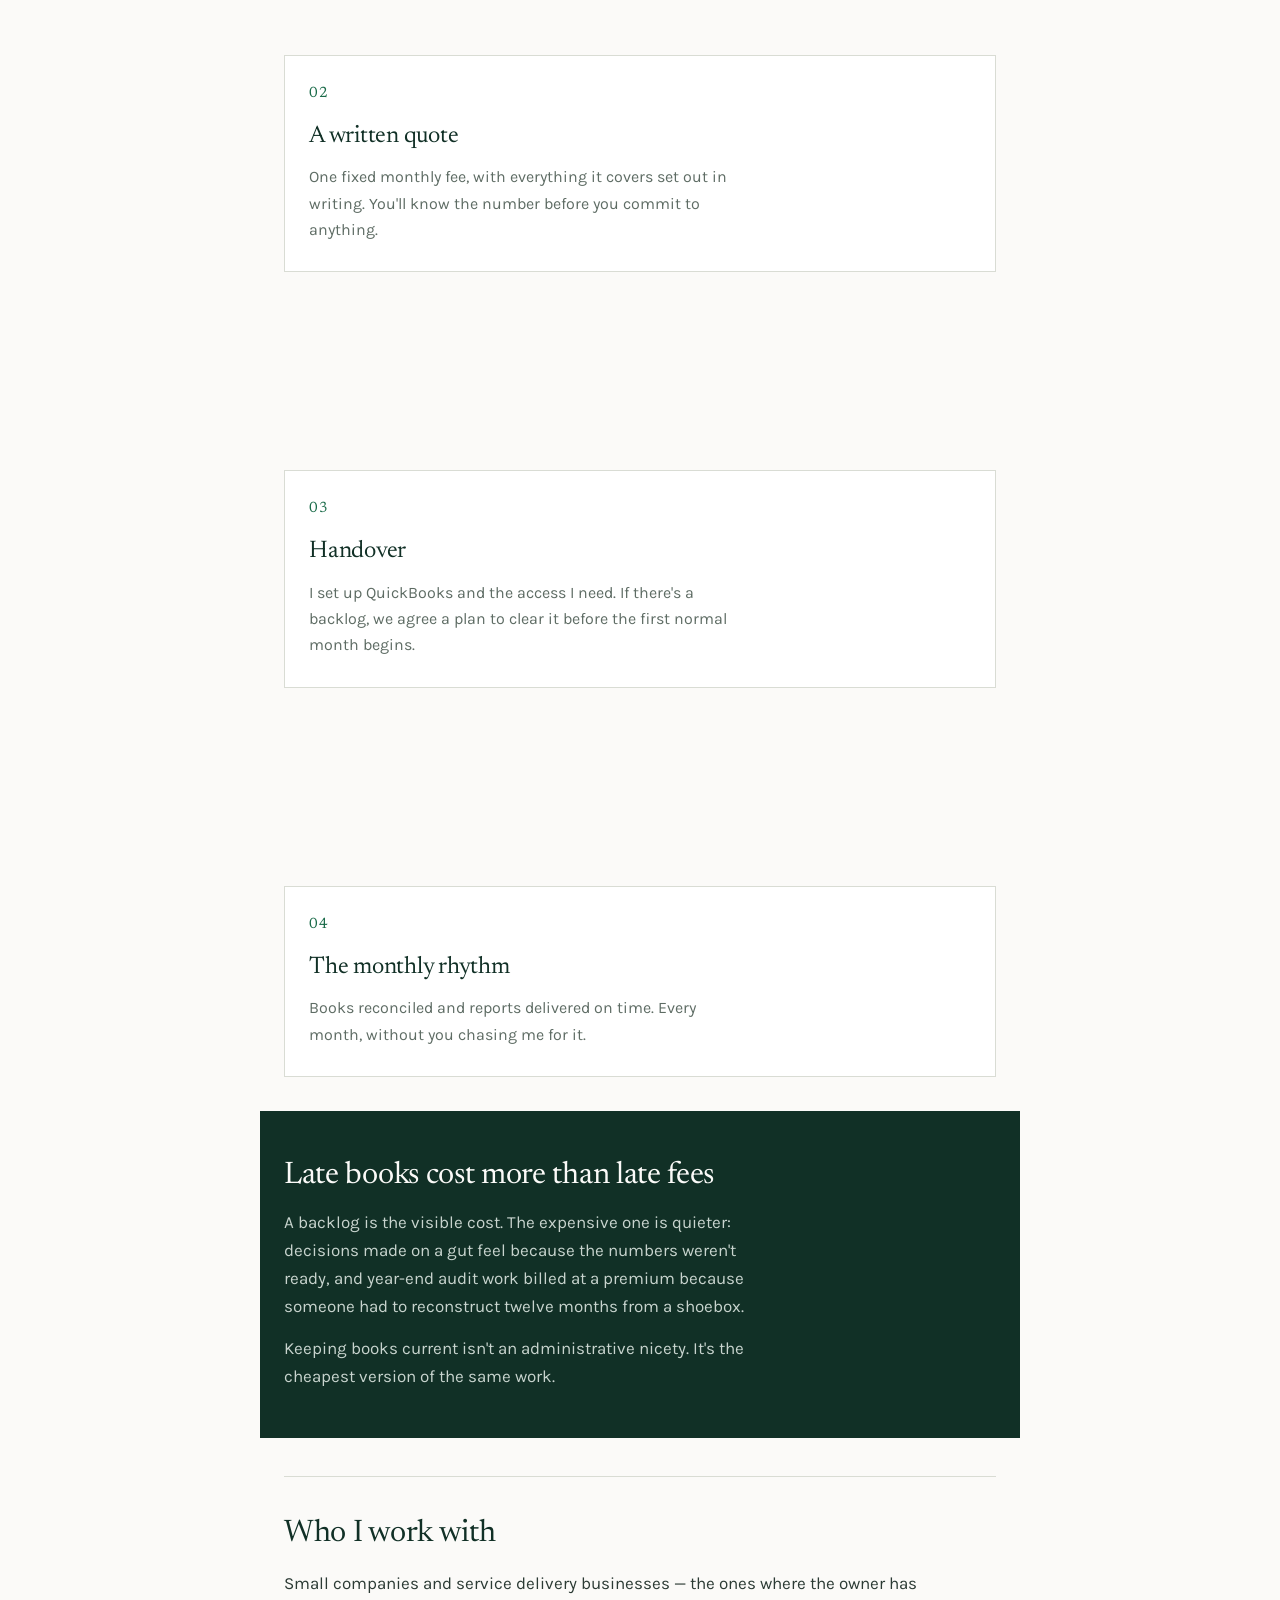
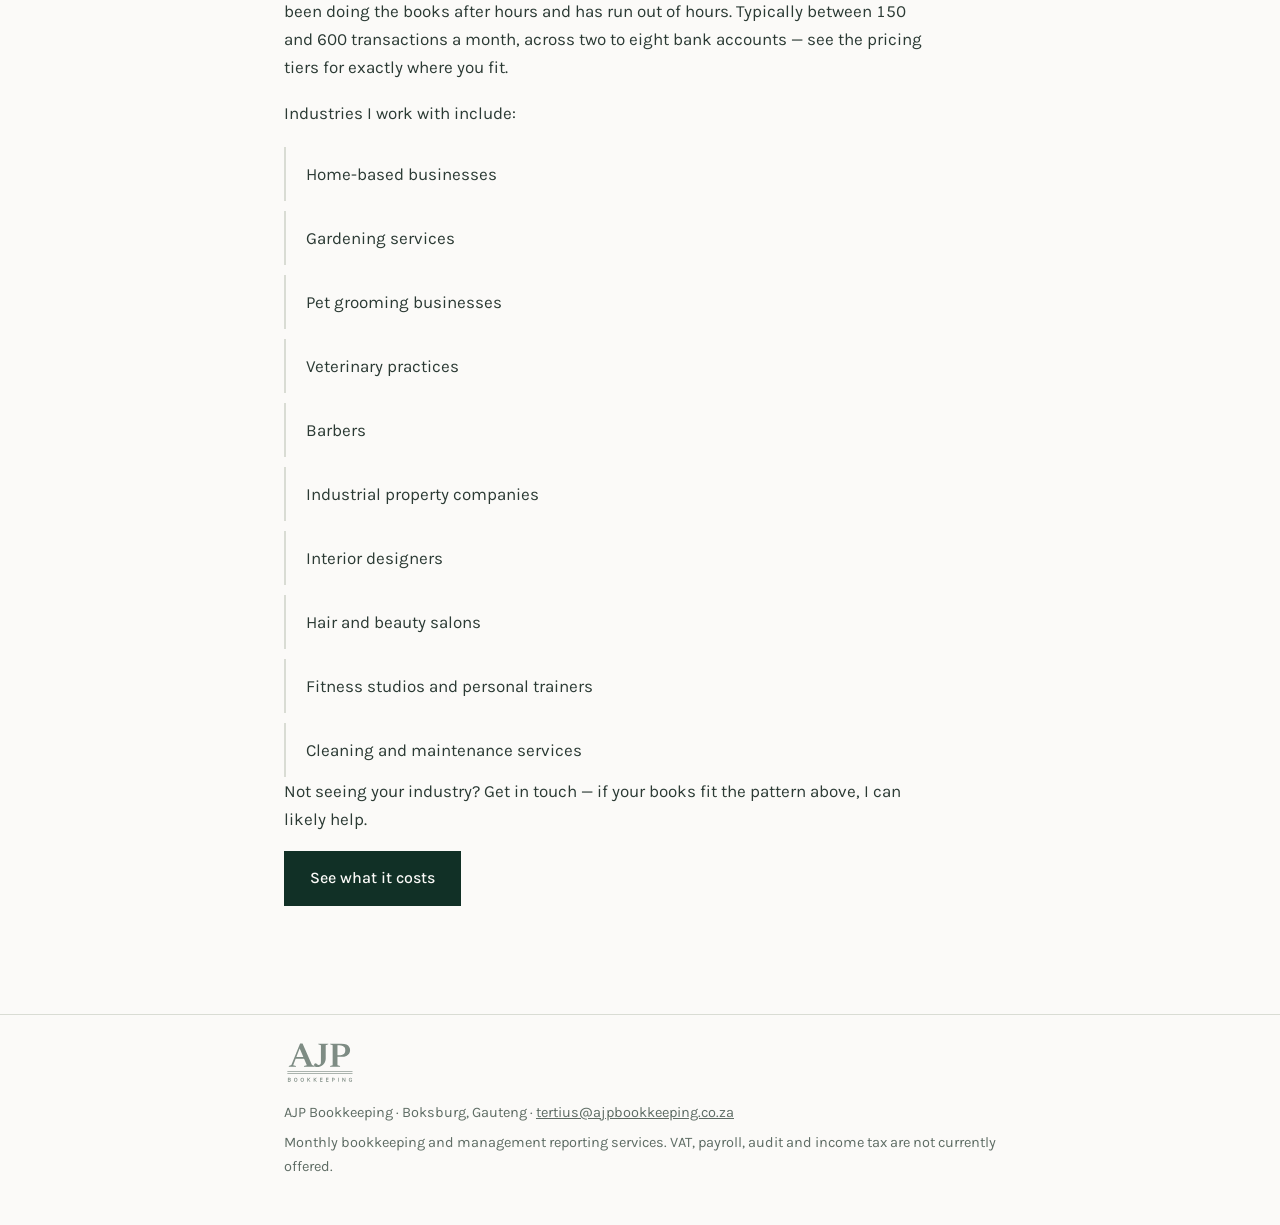
==== commit 897d4ce4: "Mention Xero and Sage being added alongside QuickBooks Co-Authored-By: Claude Opus 5.5 <noreply@anth" ====
--- a/index.html
+++ b/index.html
@@ -3,8 +3,8 @@
 <head>
 <meta charset="utf-8">
 <meta name="viewport" content="width=device-width, initial-scale=1, viewport-fit=cover">
-<title>Bookkeeping Services Boksburg | AJP Bookkeeping</title>
-<meta name="description" content="Monthly bookkeeping and management reporting for small businesses in Boksburg, Gauteng and across South Africa. Book a free 30-minute review.">
+<title>AJP Bookkeeping — monthly bookkeeping for small businesses</title>
+<meta name="description" content="Owner-led monthly bookkeeping for small South African businesses. Based in Boksburg, Gauteng. Packages from R4 500 per month.">
 <link rel="icon" href="favicon.ico" sizes="any">
 <link rel="icon" type="image/png" sizes="32x32" href="favicon-32.png">
 <link rel="apple-touch-icon" href="apple-touch-icon.png">
@@ -37,36 +37,19 @@
 <section id="home" class="page">
   <div class="block">
     <h1>Your books, closed on time, every month.</h1>
-    <p class="lede">Monthly bookkeeping and management reporting for small South African businesses that have outgrown doing it themselves.</p>
-    <p>I help business owners keep their financial records accurate, their accounts reconciled, and their monthly numbers up to date — without spending evenings chasing paperwork.</p>
-    <ul class="says">
-      <li>Monthly bookkeeping and bank reconciliations</li>
-      <li>Management reports that help you understand your business</li>
-      <li>Cleanup and catch-up bookkeeping for overdue records</li>
-      <li>Clear monthly fees and a straightforward working relationship</li>
-    </ul>
-    <p style="margin-top:22px"><a class="cta" href="contact.html">Book your free review</a></p>
-    <p class="after-cta">No obligation. Just an honest assessment of where your books stand and what needs attention.</p>
-    <p class="after-cta">Based in Boksburg, Gauteng — serving small businesses across South Africa.</p>
+    <p class="lede">Monthly bookkeeping for small South African businesses that have outgrown doing it themselves.</p>
+    <p><a class="cta" href="contact.html">Request a quote</a></p>
+    <p class="after-cta">A 30-minute review of where your books stand, at no charge.</p>
   </div>
 
   <div class="block">
     <div class="panel">
       <h2>Starting up? Your first 6 months are R1 200/month.</h2>
       <p>If your company is in its first year of trading and runs under 750 transactions a month, the first six months of our engagement are a flat R1 200 a month — even if your company's first anniversary falls inside that window.</p>
-      <p>After these six months, pricing moves to our standard tiers, which start at R4 500/month.</p>
       <p>You're never locked in. On this offer and on our standard tiers alike, services are paid upfront and run month to month — if you want to stop, just give one month's notice.</p>
       <p><a class="cta-light" href="contact.html">Enquire about this offer</a></p>
       <p style="margin-top:14px"><a href="services.html#startup-offer" style="color:#fff;text-decoration:underline">See the full terms →</a></p>
     </div>
-  </div>
-
-  <div class="block">
-    <h2>More than capturing transactions</h2>
-    <p>AJP Bookkeeping is led by Tertius Poolman, a finance professional with a BCom in Financial Management and practical experience in financial management, accounting, business operations, procurement and compliance.</p>
-    <p>That experience shapes how I approach bookkeeping: accurate records are essential, but they're most valuable when they help you understand your business and make better decisions.</p>
-    <p>You work directly with me, receive clear reporting, and always know who's responsible for keeping your books in order.</p>
-    <p><a href="about.html">Read more about AJP Bookkeeping →</a></p>
   </div>
 
   <div class="block">
@@ -77,23 +60,23 @@
       <li>Someone asks whether last month was profitable and you can't answer without opening three spreadsheets.</li>
       <li>Your slips live in a shoebox, a glovebox, and an email folder.</li>
     </ul>
-    <p style="margin-top:18px">Outsourcing this work means more time to run the business, numbers you can trust, and no more last-minute scrambles before a deadline.</p>
   </div>
 
   <div class="block">
     <h2>How I can help</h2>
     <p>Two ways to get your books under control, depending on where you're starting from.</p>
     <div class="ledger">
-      <div class="row"><div class="what"><h3>Monthly bookkeeping</h3><p>For businesses that want their books kept current all year round. Every transaction is captured and reconciled in QuickBooks, and you receive management reports every month — so you always have a reliable, current picture of the business.</p></div></div>
-      <div class="row"><div class="what"><h3>Cleanup &amp; catch-up</h3><p>For businesses that have fallen behind, or aren't confident the numbers are right. I review what's missing, catch up outstanding months, and hand over records ready for your accountant or tax practitioner — quoted separately from the monthly fee, once I've seen how far behind things are.</p></div></div>
+      <div class="row"><div class="what"><h3>Monthly bookkeeping</h3><p>Every transaction captured and reconciled in QuickBooks, management reports delivered, and invoices and slips filed — so you always have a reliable, current picture of the business.</p></div></div>
+      <div class="row"><div class="what"><h3>Cleanup &amp; catch-up</h3><p>Behind on your books, or not sure the numbers are right? I'll catch up the missing months, resolve errors, and hand over records that are ready for your accountant or tax practitioner.</p></div></div>
     </div>
-    <p style="margin-top:22px"><a class="cta" href="services.html">See pricing</a></p>
+    <p style="margin-top:22px">I work in QuickBooks today, and I'm in the process of adding Xero and Sage — so you'll be able to keep the system your business already runs on.</p>
+    <p><a class="cta" href="services.html">See pricing</a></p>
   </div>
 
   <div class="block">
-    <h2>A focused bookkeeping service</h2>
-    <p>AJP Bookkeeping is deliberately focused: monthly bookkeeping and management reporting, done properly, every month. It's built to work alongside your accountant or tax practitioner — when they need something, they receive books that are already clean and complete, which makes their work faster and their invoice smaller.</p>
-    <p>VAT, payroll, audits and income tax aren't part of the service today — they're on the roadmap as the company grows.</p>
+    <h2>What I don't do — yet</h2>
+    <p>Right now the company is bookkeeping only. I don't perform audits, submit income tax returns, or handle VAT and payroll — VAT and payroll are on the roadmap as the company grows, but for now the focus stays on the work that has to happen every single month.</p>
+    <p>What it means for you: when your auditor, tax practitioner or payroll provider needs something, they receive books that are already clean and complete. Their work gets faster, and their invoice gets smaller.</p>
   </div>
 
   <div class="block">
@@ -131,7 +114,7 @@
   <div class="block">
     <h2>Who I work with</h2>
     <p>Small companies and service delivery businesses — the ones where the owner has been doing the books after hours and has run out of hours. Typically between 150 and 600 transactions a month, across two to eight bank accounts — see the pricing tiers for exactly where you fit.</p>
-    <p>These are businesses with steady, predictable transaction volumes and a hands-on owner — exactly the profile that benefits most from monthly bookkeeping done right. Industries I work with include:</p>
+    <p>Industries I work with include:</p>
     <ul class="says">
       <li>Home-based businesses</li>
       <li>Gardening services</li>
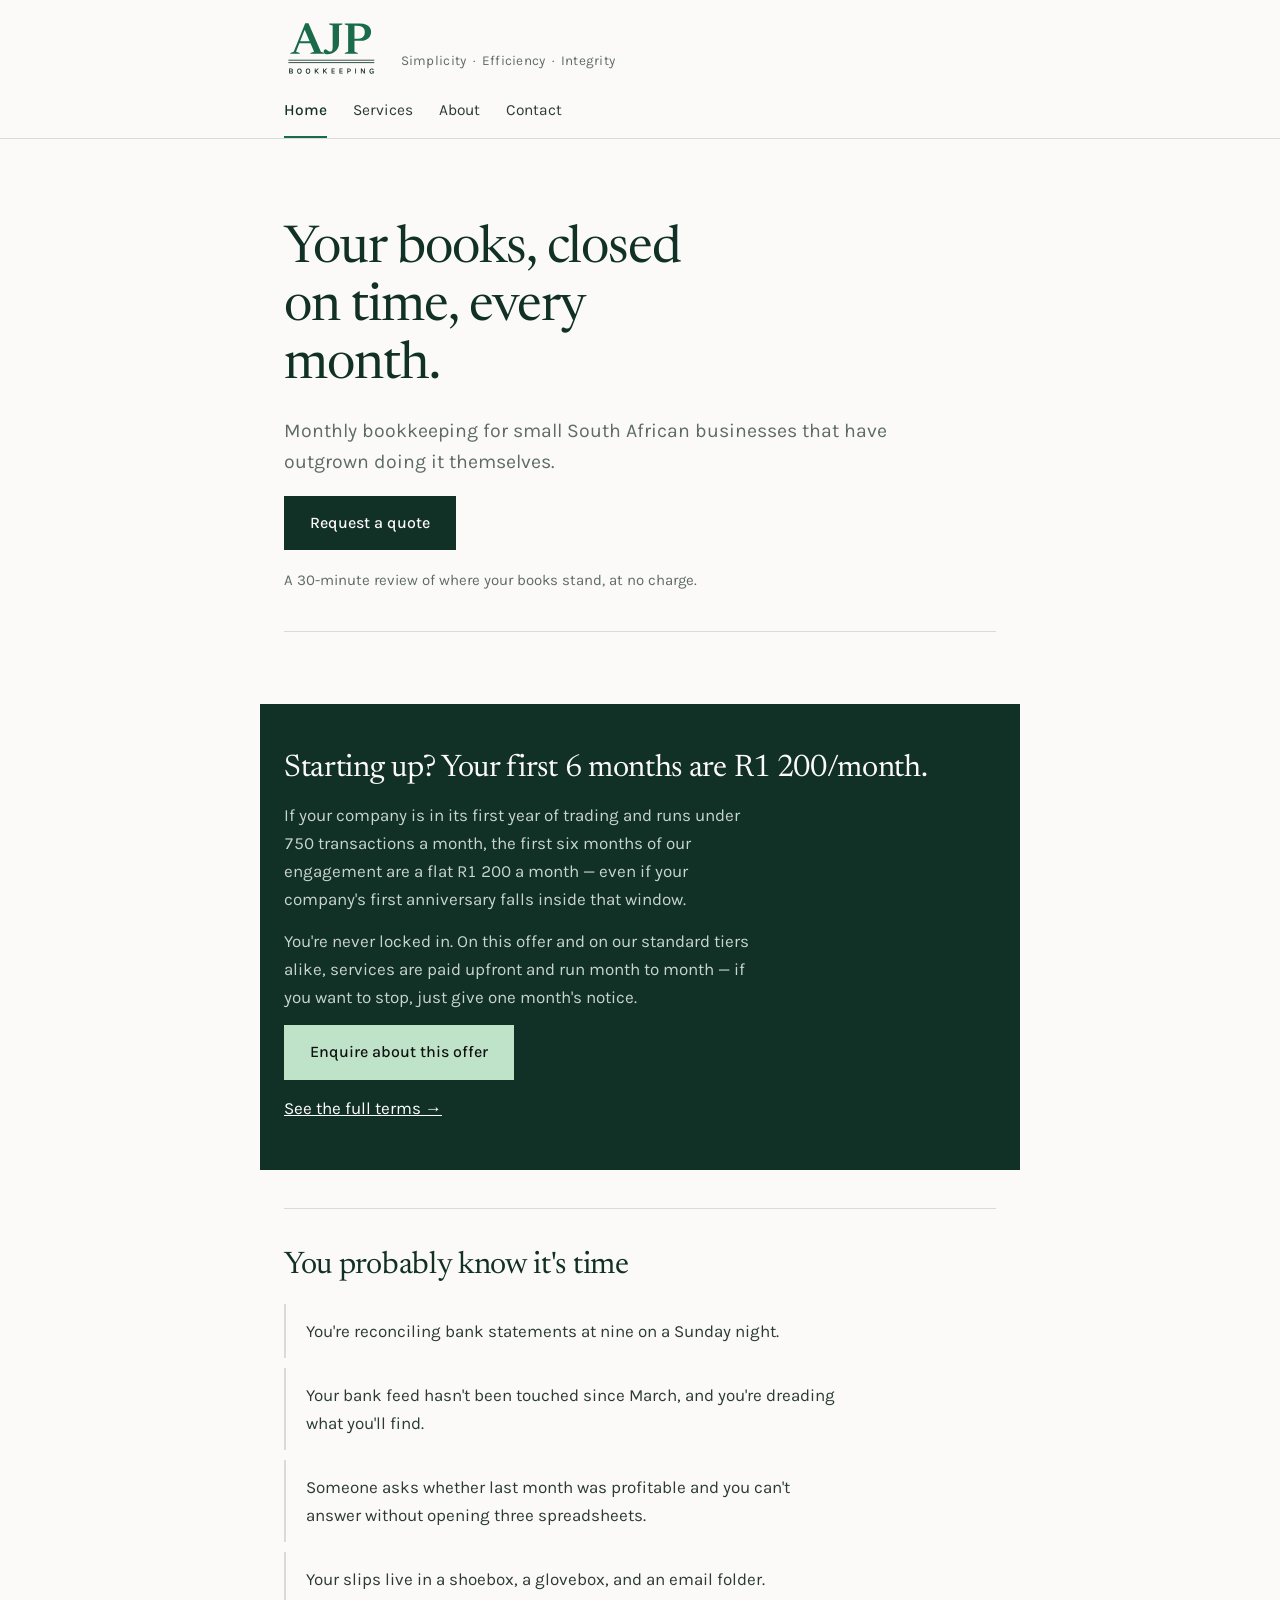
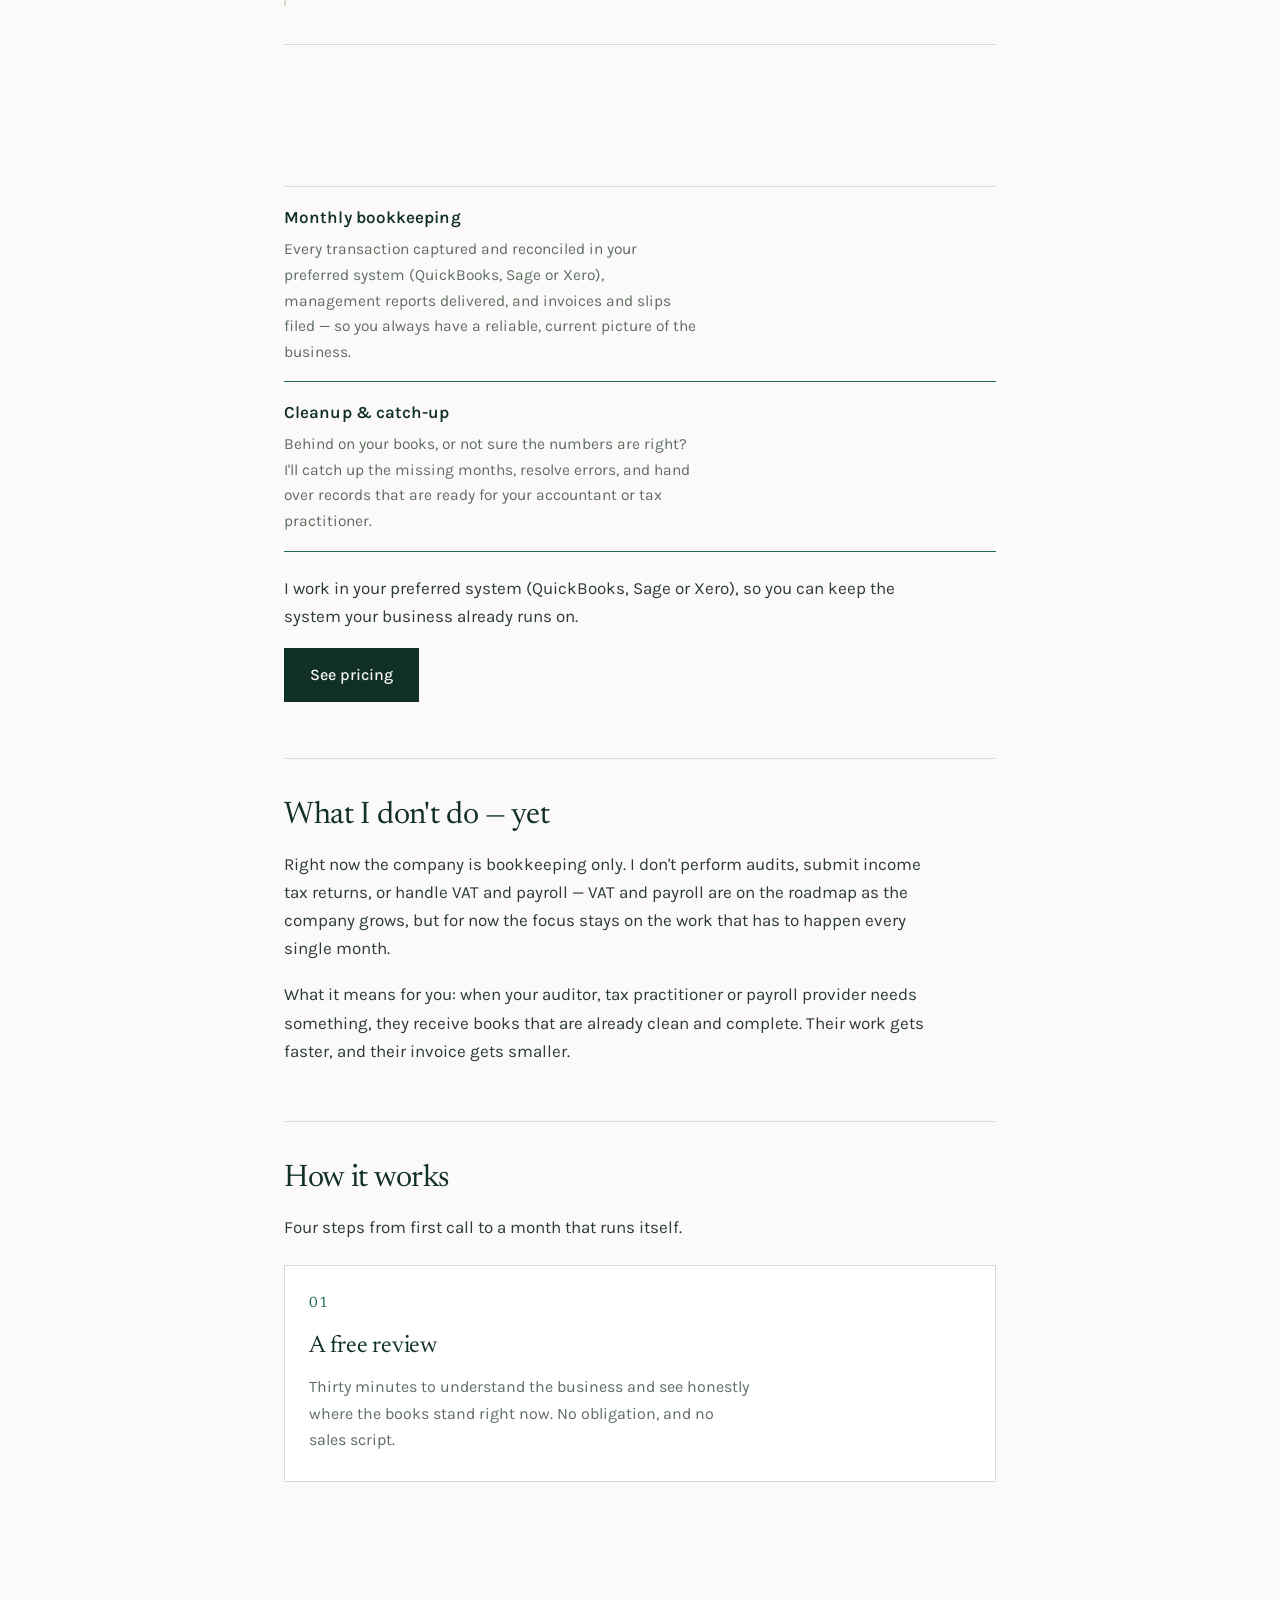
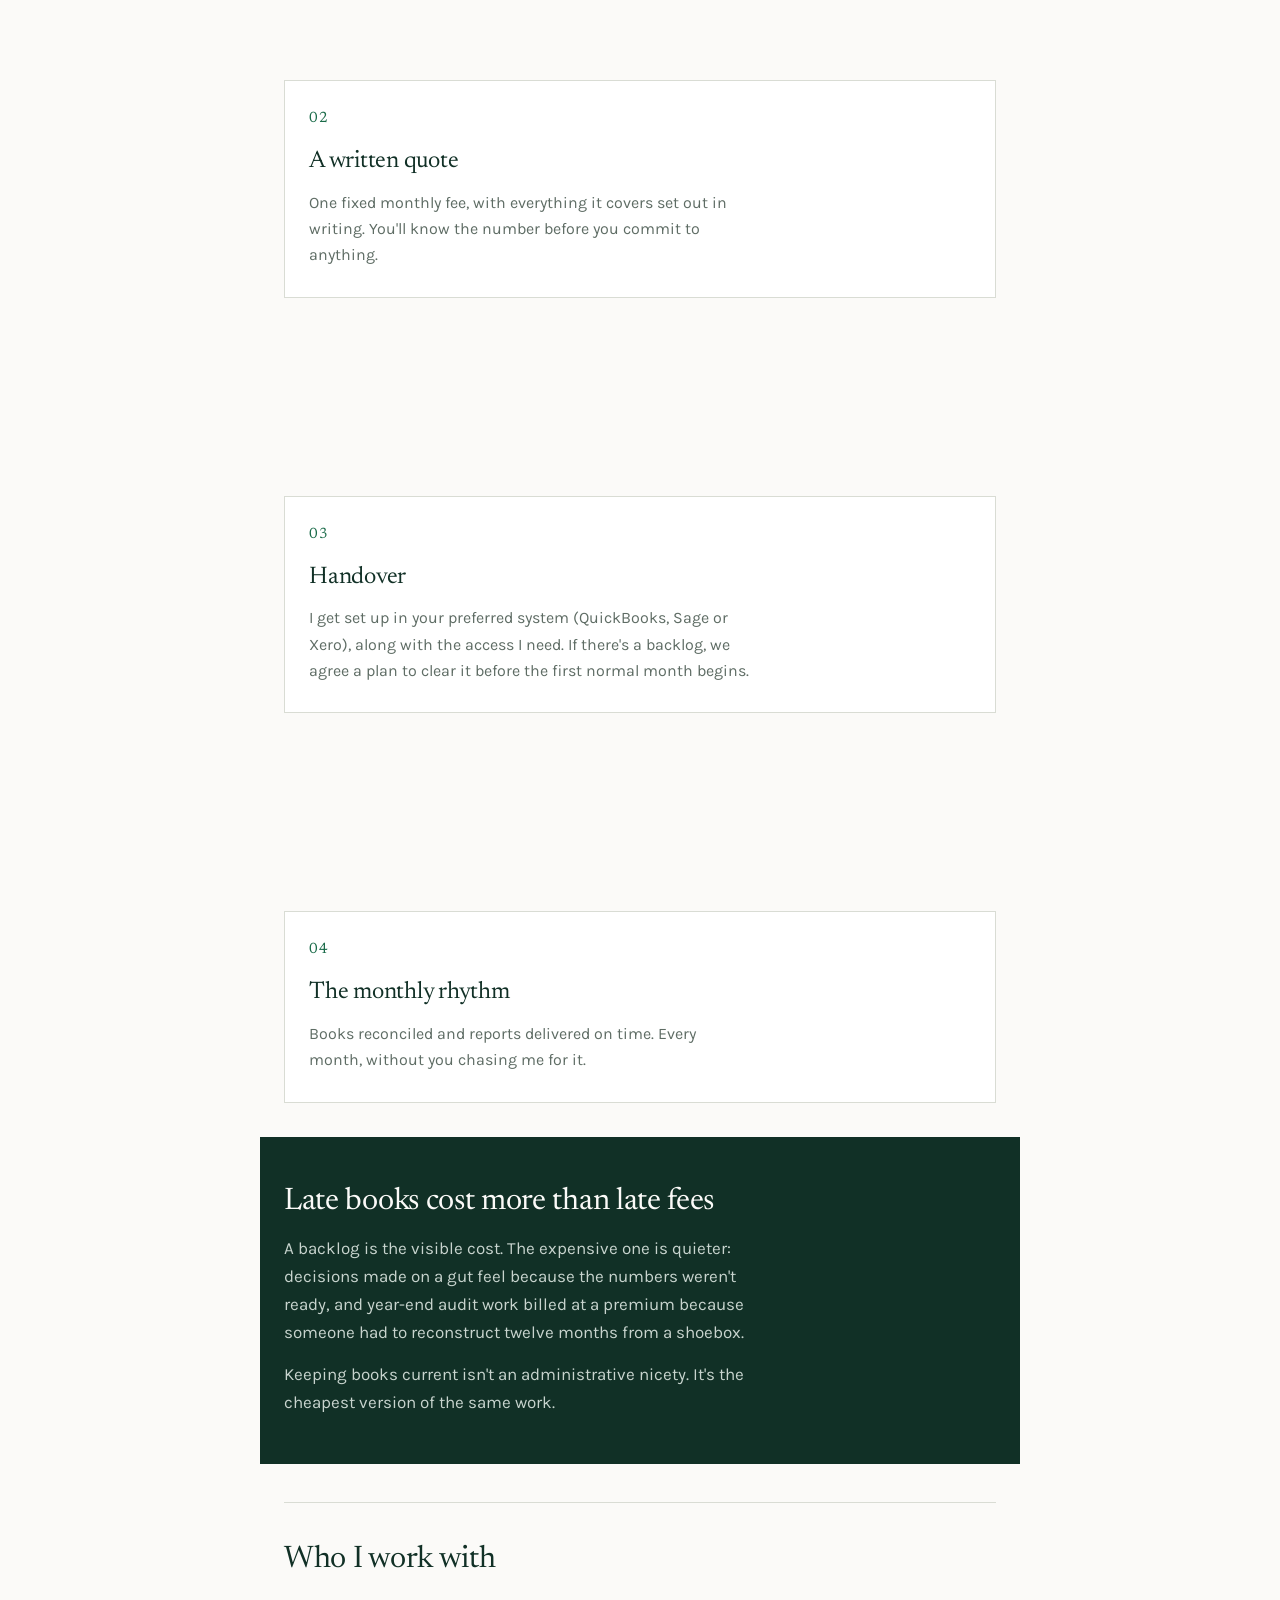
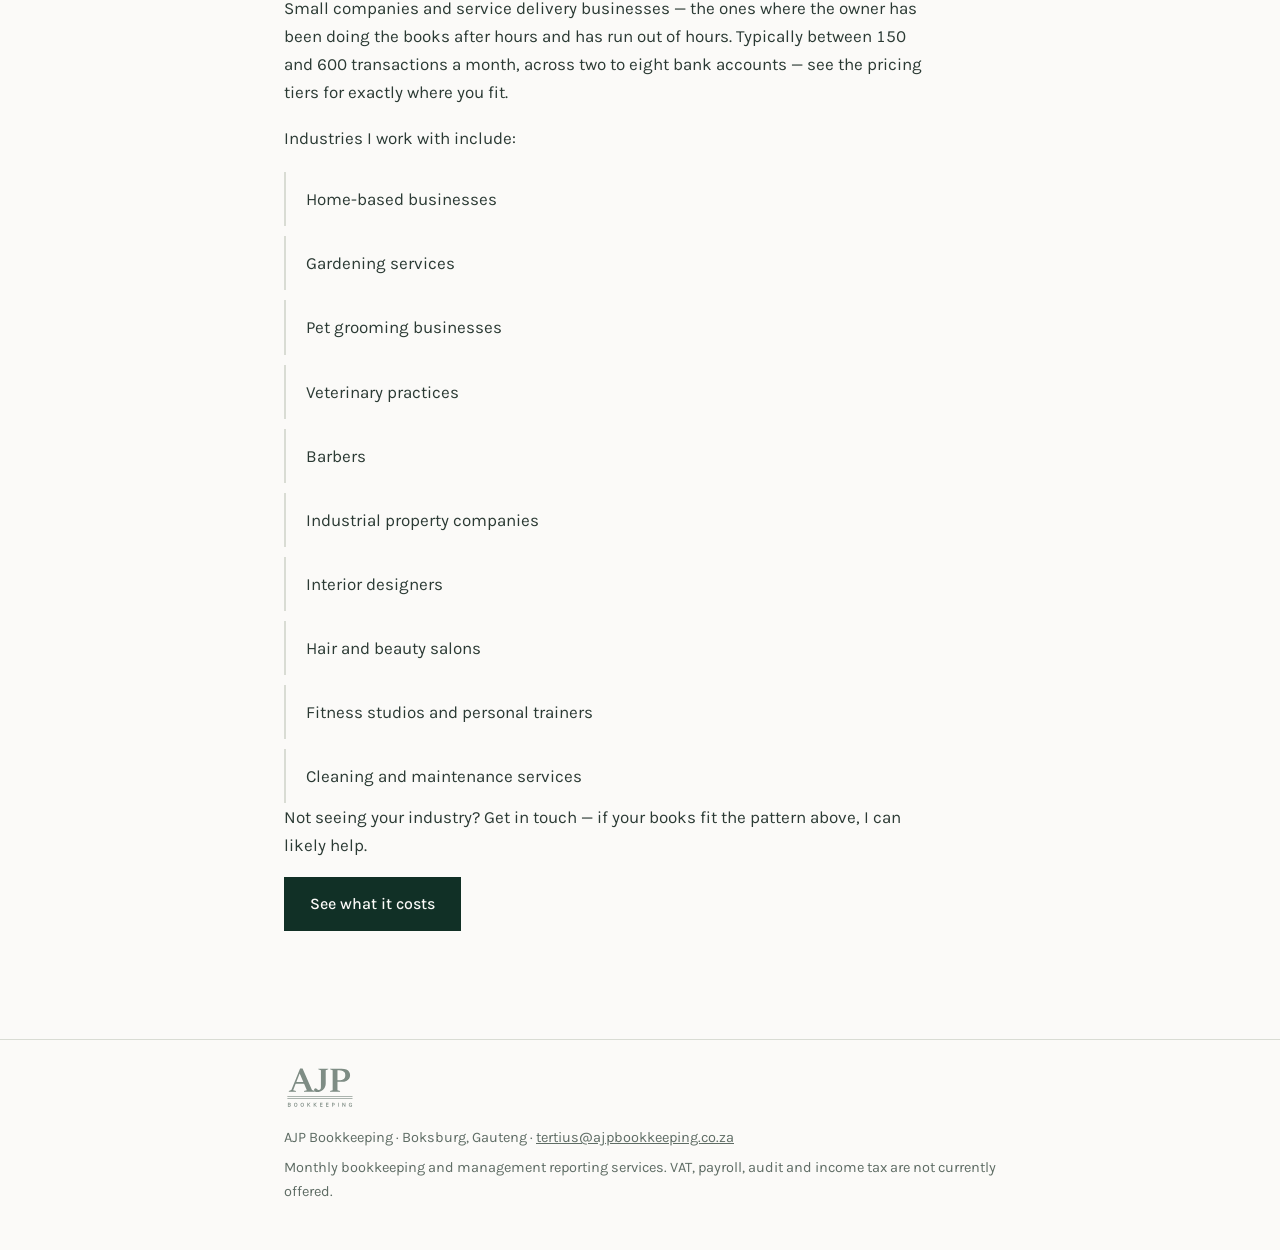
==== commit 29608278: "Refer to client's preferred system (QuickBooks, Sage or Xero) instead of QuickBooks only Co-Authored" ====
--- a/index.html
+++ b/index.html
@@ -66,10 +66,10 @@
     <h2>How I can help</h2>
     <p>Two ways to get your books under control, depending on where you're starting from.</p>
     <div class="ledger">
-      <div class="row"><div class="what"><h3>Monthly bookkeeping</h3><p>Every transaction captured and reconciled in QuickBooks, management reports delivered, and invoices and slips filed — so you always have a reliable, current picture of the business.</p></div></div>
+      <div class="row"><div class="what"><h3>Monthly bookkeeping</h3><p>Every transaction captured and reconciled in your preferred system (QuickBooks, Sage or Xero), management reports delivered, and invoices and slips filed — so you always have a reliable, current picture of the business.</p></div></div>
       <div class="row"><div class="what"><h3>Cleanup &amp; catch-up</h3><p>Behind on your books, or not sure the numbers are right? I'll catch up the missing months, resolve errors, and hand over records that are ready for your accountant or tax practitioner.</p></div></div>
     </div>
-    <p style="margin-top:22px">I work in QuickBooks today, and I'm in the process of adding Xero and Sage — so you'll be able to keep the system your business already runs on.</p>
+    <p style="margin-top:22px">I work in your preferred system (QuickBooks, Sage or Xero), so you can keep the system your business already runs on.</p>
     <p><a class="cta" href="services.html">See pricing</a></p>
   </div>
 
@@ -96,7 +96,7 @@
       <article class="card">
         <span class="num">03</span>
         <h3>Handover</h3>
-        <p>I set up QuickBooks and the access I need. If there's a backlog, we agree a plan to clear it before the first normal month begins.</p>
+        <p>I get set up in your preferred system (QuickBooks, Sage or Xero), along with the access I need. If there's a backlog, we agree a plan to clear it before the first normal month begins.</p>
       </article>
       <article class="card">
         <span class="num">04</span>
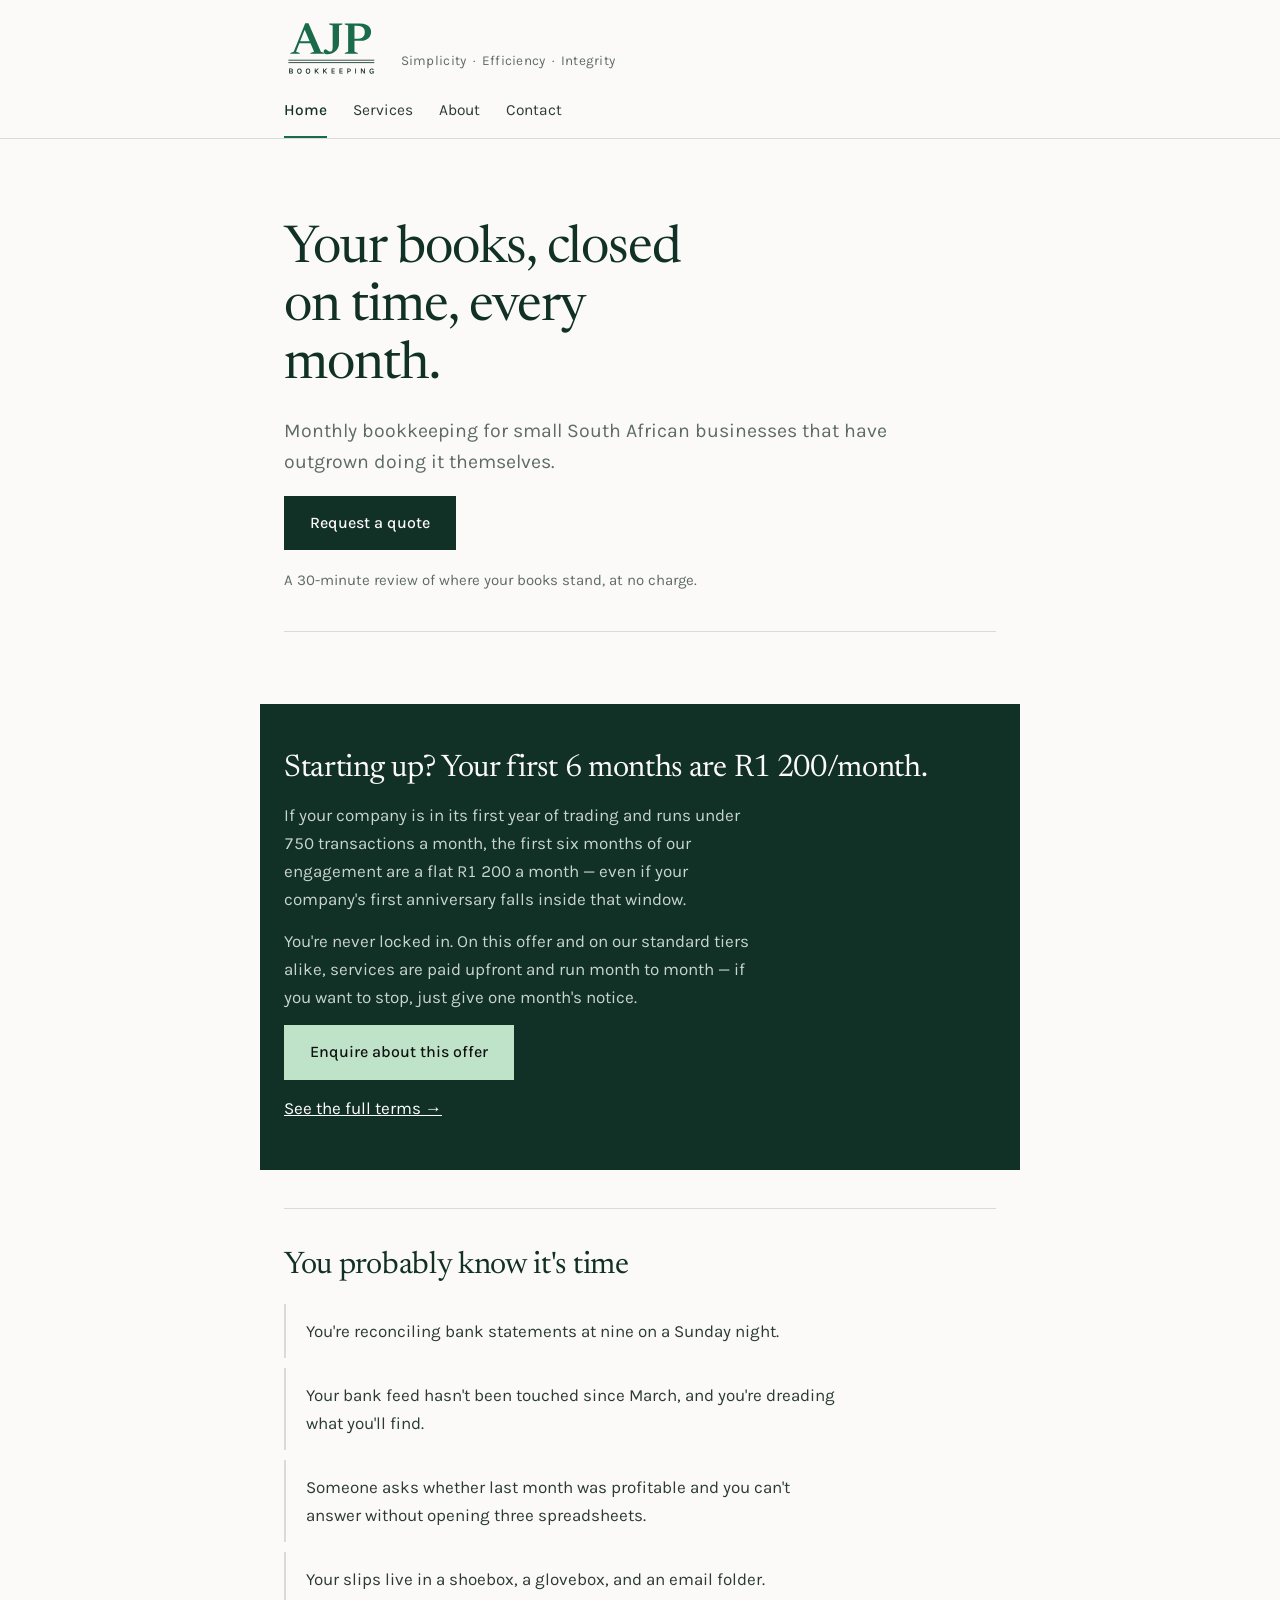
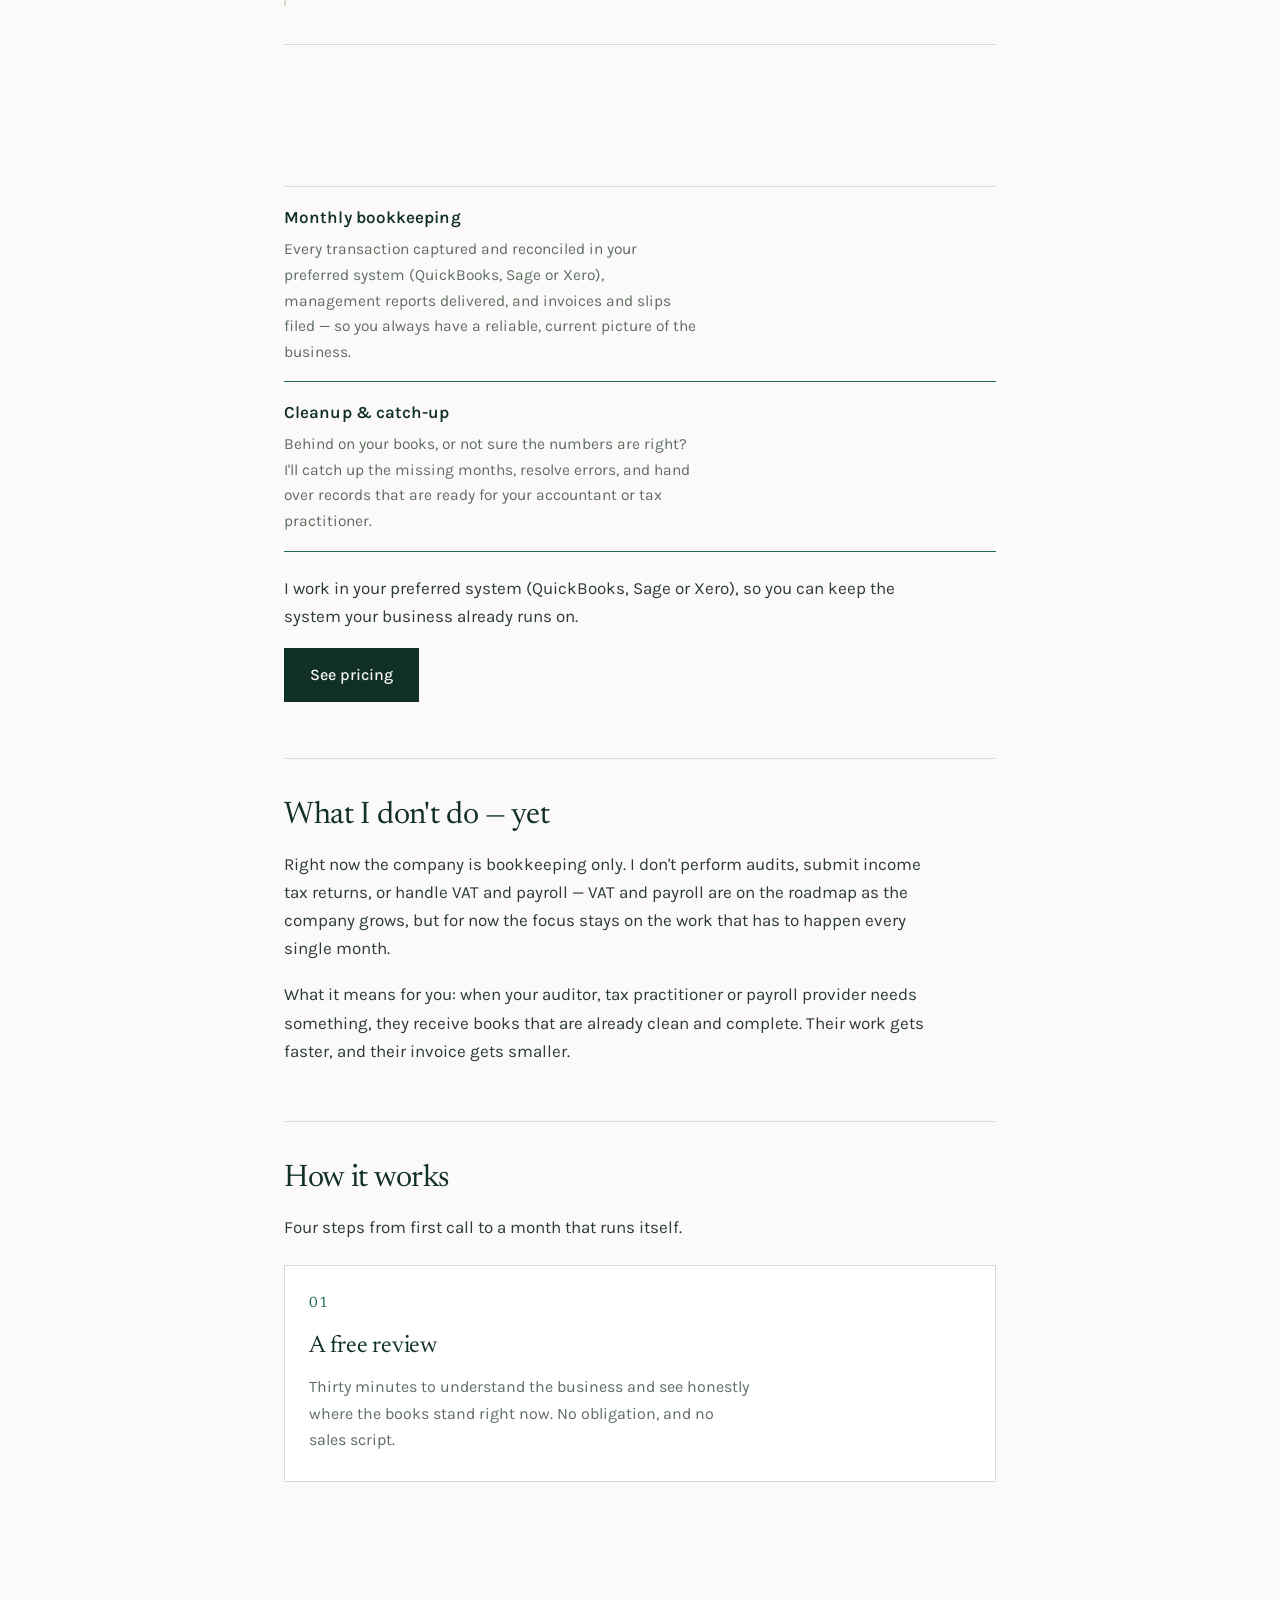
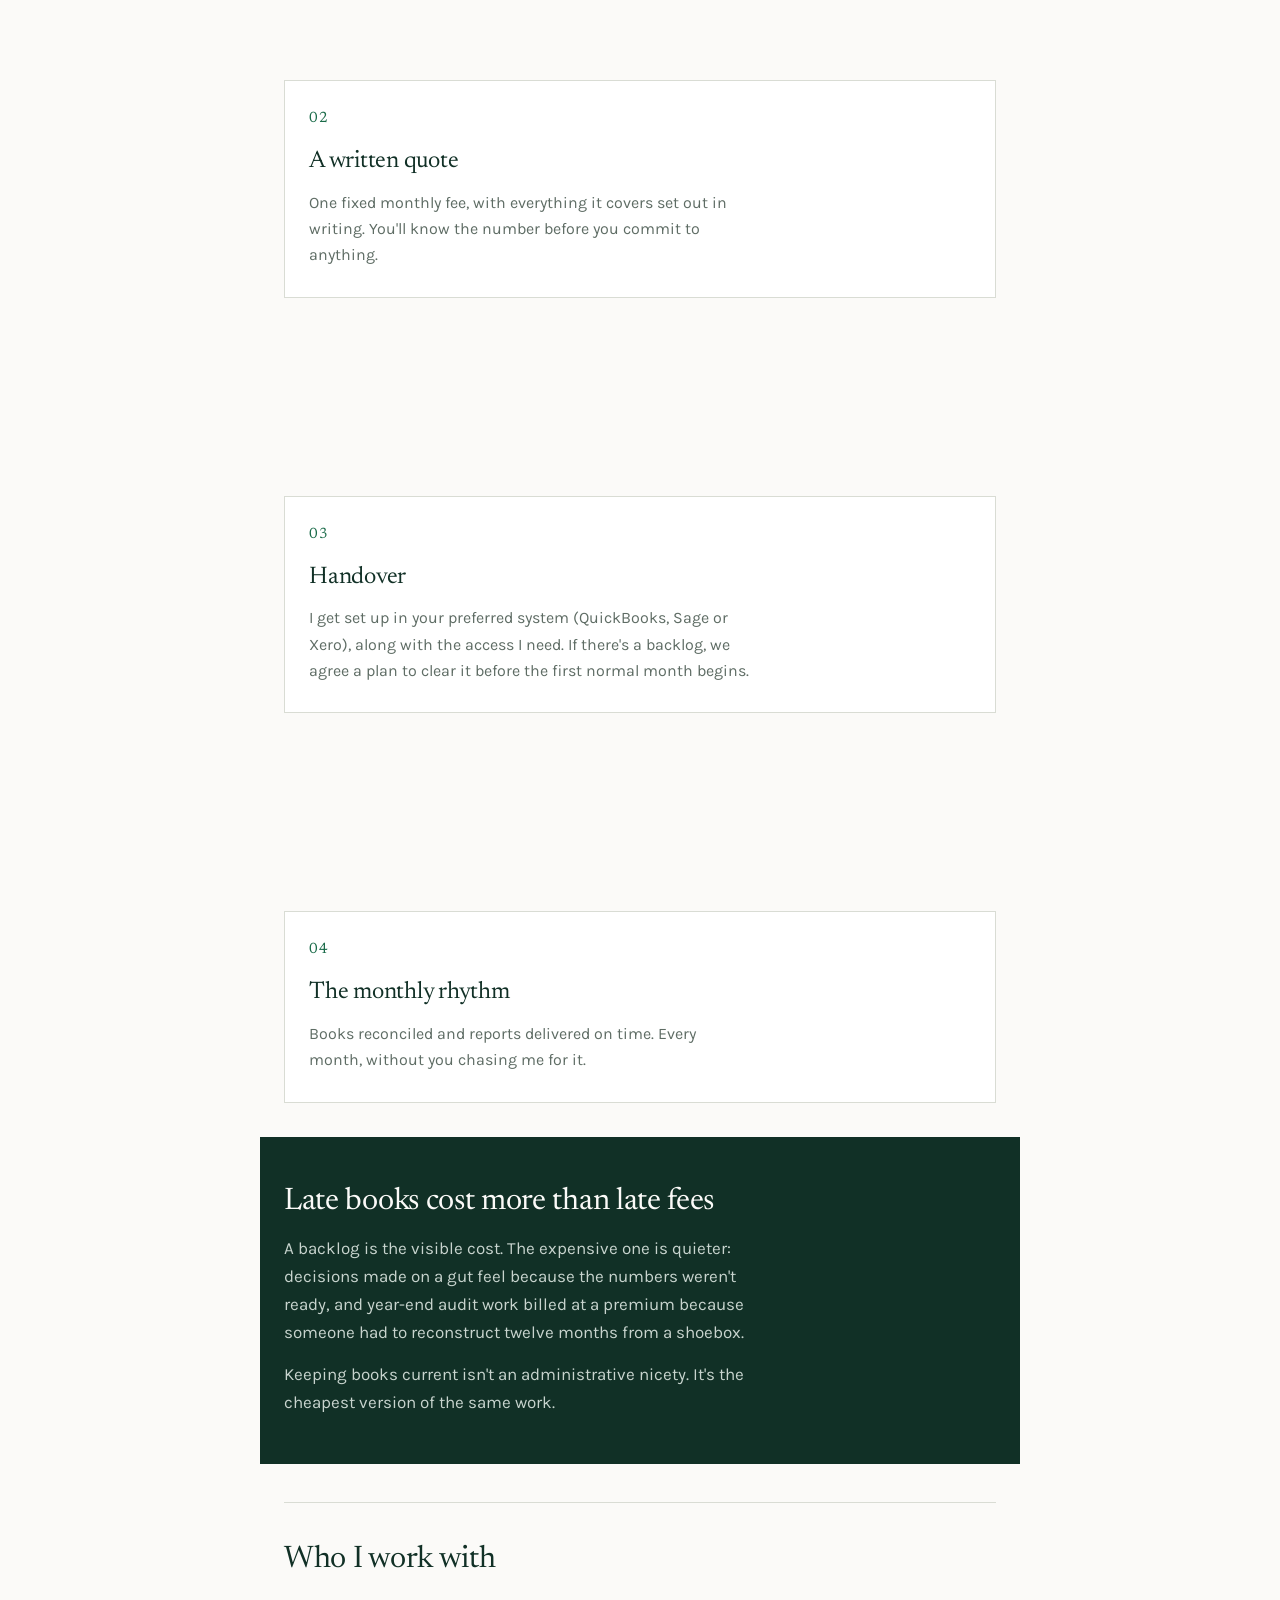
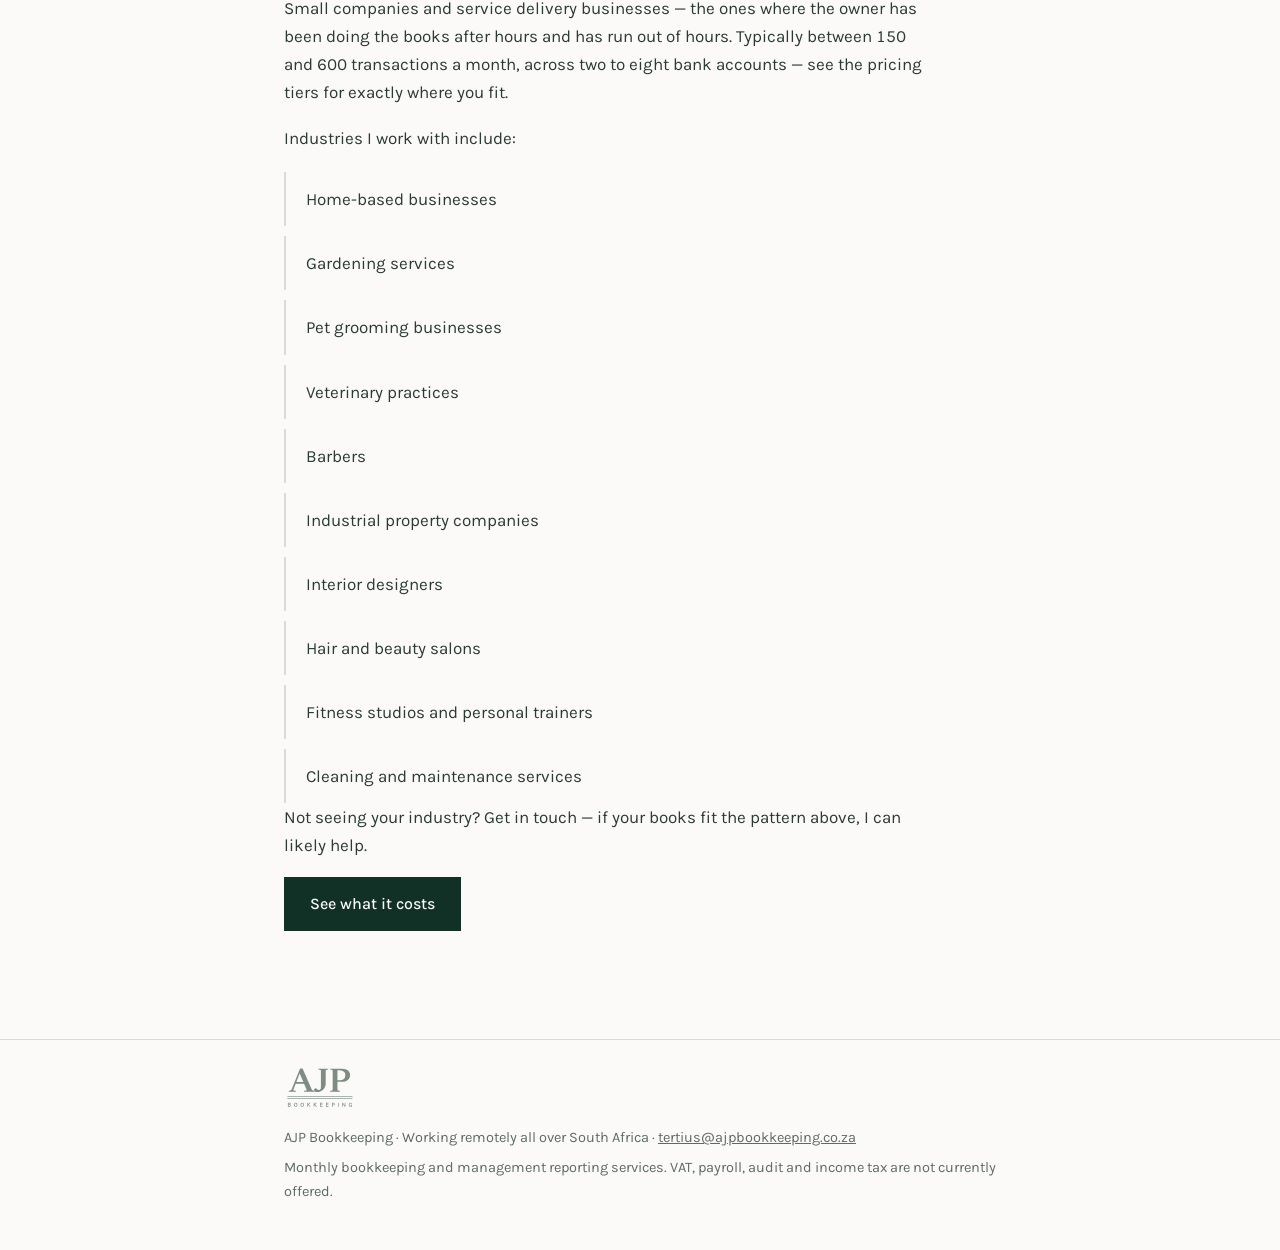
==== commit 39d9d03b: "Remove Boksburg location; state remote service across South Africa Co-Authored-By: Claude Opus 5.5 <" ====
--- a/index.html
+++ b/index.html
@@ -4,7 +4,7 @@
 <meta charset="utf-8">
 <meta name="viewport" content="width=device-width, initial-scale=1, viewport-fit=cover">
 <title>AJP Bookkeeping — monthly bookkeeping for small businesses</title>
-<meta name="description" content="Owner-led monthly bookkeeping for small South African businesses. Based in Boksburg, Gauteng. Packages from R4 500 per month.">
+<meta name="description" content="Owner-led monthly bookkeeping for small South African businesses. Working remotely with clients all over South Africa. Packages from R4 500 per month.">
 <link rel="icon" href="favicon.ico" sizes="any">
 <link rel="icon" type="image/png" sizes="32x32" href="favicon-32.png">
 <link rel="apple-touch-icon" href="apple-touch-icon.png">
@@ -139,7 +139,7 @@
 <rect x="40.00" y="362.00" width="782.28" height="7.60" class="lg-b"/>
 <rect x="40.00" y="384.80" width="782.28" height="7.60" class="lg-b"/>
 <g transform="translate(40.00,488.18)"><path class="lg-b" d="M6.764 0.0V-45.7816H24.919999999999998Q30.1176 -45.7816 33.5708 -44.144Q37.024 -42.5064 38.7328 -39.7652Q40.4416 -37.024 40.4416 -33.7132Q40.4416 -29.8328 38.269999999999996 -27.0204Q36.0984 -24.208 32.0756 -23.1044Q34.71 -22.605999999999998 36.7748 -21.1642Q38.8396 -19.7224 40.0322 -17.5508Q41.2248 -15.379199999999999 41.2248 -12.638Q41.2248 -10.4308 40.4416 -8.187999999999999Q39.6584 -5.9452 37.825 -4.093999999999999Q35.9916 -2.2428 32.841 -1.1214Q29.6904 0.0 24.9556 0.0ZM14.3824 -6.6572H24.7776Q29.0852 -6.6572 31.061 -8.4194Q33.0368 -10.1816 33.0368 -13.065199999999999Q33.0368 -15.984399999999999 30.972 -17.7466Q28.9072 -19.5088 24.7776 -19.5088H14.3824ZM14.3824 -39.2312V-26.166H24.5996Q28.444399999999998 -26.166 30.527 -27.9282Q32.6096 -29.6904 32.6096 -32.7876Q32.6096 -35.742399999999996 30.5804 -37.4868Q28.5512 -39.2312 24.6708 -39.2312Z M100.26796000000002 0.9611999999999999Q94.28716 0.9611999999999999 89.65916000000001 -1.7088Q85.03116000000001 -4.3788 82.39676 -9.6832Q79.76236 -14.9876 79.76236 -22.8908Q79.76236 -30.9364 82.39676 -36.2052Q85.03116000000001 -41.474 89.65916000000001 -44.0728Q94.28716 -46.6716 100.26796000000002 -46.6716Q106.28436 -46.6716 110.93016 -44.0194Q115.57596000000001 -41.3672 118.19256000000001 -36.0806Q120.80916 -30.794 120.80916 -22.8908Q120.80916 -14.9164 118.19256000000001 -9.5942Q115.57596000000001 -4.272 110.93016 -1.6554000000000002Q106.28436 0.9611999999999999 100.26796000000002 0.9611999999999999ZM100.26796000000002 -5.9808Q106.10636000000001 -5.9808 109.52396000000002 -10.3418Q112.94156000000001 -14.7028 112.94156000000001 -22.962Q112.94156000000001 -31.0076 109.52396000000002 -35.422Q106.10636000000001 -39.8364 100.26796000000002 -39.8364Q94.53636 -39.8364 91.10096000000001 -35.4042Q87.66556000000001 -30.972 87.66556000000001 -22.8908Q87.66556000000001 -14.6672 91.10096000000001 -10.324Q94.53636 -5.9808 100.26796000000002 -5.9808Z M178.85552 0.9611999999999999Q172.87472 0.9611999999999999 168.24671999999998 -1.7088Q163.61872 -4.3788 160.98432 -9.6832Q158.34992 -14.9876 158.34992 -22.8908Q158.34992 -30.9364 160.98432 -36.2052Q163.61872 -41.474 168.24671999999998 -44.0728Q172.87472 -46.6716 178.85552 -46.6716Q184.87192 -46.6716 189.51772 -44.0194Q194.16352 -41.3672 196.78012 -36.0806Q199.39672000000002 -30.794 199.39672000000002 -22.8908Q199.39672000000002 -14.9164 196.78012 -9.5942Q194.16352 -4.272 189.51772 -1.6554000000000002Q184.87192 0.9611999999999999 178.85552 0.9611999999999999ZM178.85552 -5.9808Q184.69392 -5.9808 188.11151999999998 -10.3418Q191.52912 -14.7028 191.52912 -22.962Q191.52912 -31.0076 188.11151999999998 -35.422Q184.69392 -39.8364 178.85552 -39.8364Q173.12392 -39.8364 169.68851999999998 -35.4042Q166.25312 -30.972 166.25312 -22.8908Q166.25312 -14.6672 169.68851999999998 -10.324Q173.12392 -5.9808 178.85552 -5.9808Z M266.73468 -45.7816H277.20108L247.26148 -15.0944V-25.5608ZM255.76988 -26.7712 278.44708 0.0H268.62148L250.42988 -21.7872ZM240.28388 -45.7816H247.97348V0.0H240.28388Z M343.11504 -45.7816H353.58144L323.64184 -15.0944V-25.5608ZM332.15024 -26.7712 354.82744 0.0H345.00184L326.81024 -21.7872ZM316.66424 -45.7816H324.35384V0.0H316.66424Z M392.97339999999997 0.0V-45.7816H422.0942V-39.2312H400.5918V-26.2728H420.8126V-19.686799999999998H400.5918V-6.6572H422.0942V0.0Z M464.93935999999997 0.0V-45.7816H494.06016V-39.2312H472.55776V-26.2728H492.77855999999997V-19.686799999999998H472.55776V-6.6572H494.06016V0.0Z M536.79852 0.0V-45.7816H552.5693200000001Q560.25892 -45.7816 564.49532 -41.97239999999999Q568.73172 -38.163199999999996 568.73172 -31.328Q568.73172 -24.5284 564.49532 -20.7192Q560.25892 -16.91 552.5693200000001 -16.91H544.4881200000001V0.0ZM544.4881200000001 -23.5672H552.5693200000001Q556.69892 -23.5672 558.7993200000001 -25.721Q560.89972 -27.8748 560.89972 -31.328Q560.89972 -34.8168 558.7993200000001 -37.024Q556.69892 -39.2312 552.5693200000001 -39.2312H544.4881200000001Z M608.47968 0.0V-45.7816H616.09808V0.0Z M660.26044 -45.7816H668.73324L690.2000400000001 -11.7836H689.59484V-45.7816H697.21324V0.0H689.34564L666.66844 -35.8136H667.8788400000001V0.0H660.26044Z M758.072 0.9611999999999999Q752.4828 0.9611999999999999 747.9793999999999 -1.9758Q743.476 -4.9128 740.806 -10.1994Q738.136 -15.486 738.136 -22.5704Q738.136 -28.2664 739.7914 -32.752Q741.4467999999999 -37.2376 744.4015999999999 -40.3348Q747.3564 -43.432 751.2901999999999 -45.0518Q755.2239999999999 -46.6716 759.7808 -46.6716Q765.904 -46.6716 770.1759999999999 -44.0372Q774.448 -41.4028 777.0111999999999 -35.742399999999996L769.3216 -33.7844Q767.3636 -36.7392 764.8894 -38.2522Q762.4152 -39.7652 759.3892 -39.7652Q755.8292 -39.7652 752.8566000000001 -37.6826Q749.884 -35.6 748.104 -31.755200000000002Q746.324 -27.9104 746.324 -22.5704Q746.324 -17.6576 747.8548 -13.9374Q749.3856 -10.2172 752.1623999999999 -8.1168Q754.9392 -6.0164 758.6772 -6.0164Q761.7388 -6.0164 764.1596 -7.3870000000000005Q766.5803999999999 -8.7576 767.9866 -11.4098Q769.3928 -14.062 769.3928 -17.871199999999998H771.2084Q771.2084 -12.1396 769.8378 -7.9032Q768.4671999999999 -3.6668 765.5658 -1.3528Q762.6644 0.9611999999999999 758.072 0.9611999999999999ZM770.5319999999999 0.0 769.3928 -10.2884V-18.1204L758.7484 -18.3696V-23.2824H776.7264V0.0Z"/></g></svg>
-    <p>AJP Bookkeeping · Boksburg, Gauteng · <a href="mailto:tertius@ajpbookkeeping.co.za">tertius@ajpbookkeeping.co.za</a></p>
+    <p>AJP Bookkeeping · Working remotely all over South Africa · <a href="mailto:tertius@ajpbookkeeping.co.za">tertius@ajpbookkeeping.co.za</a></p>
     <p>Monthly bookkeeping and management reporting services. VAT, payroll, audit and income tax are not currently offered.</p>
   </div>
 </footer>
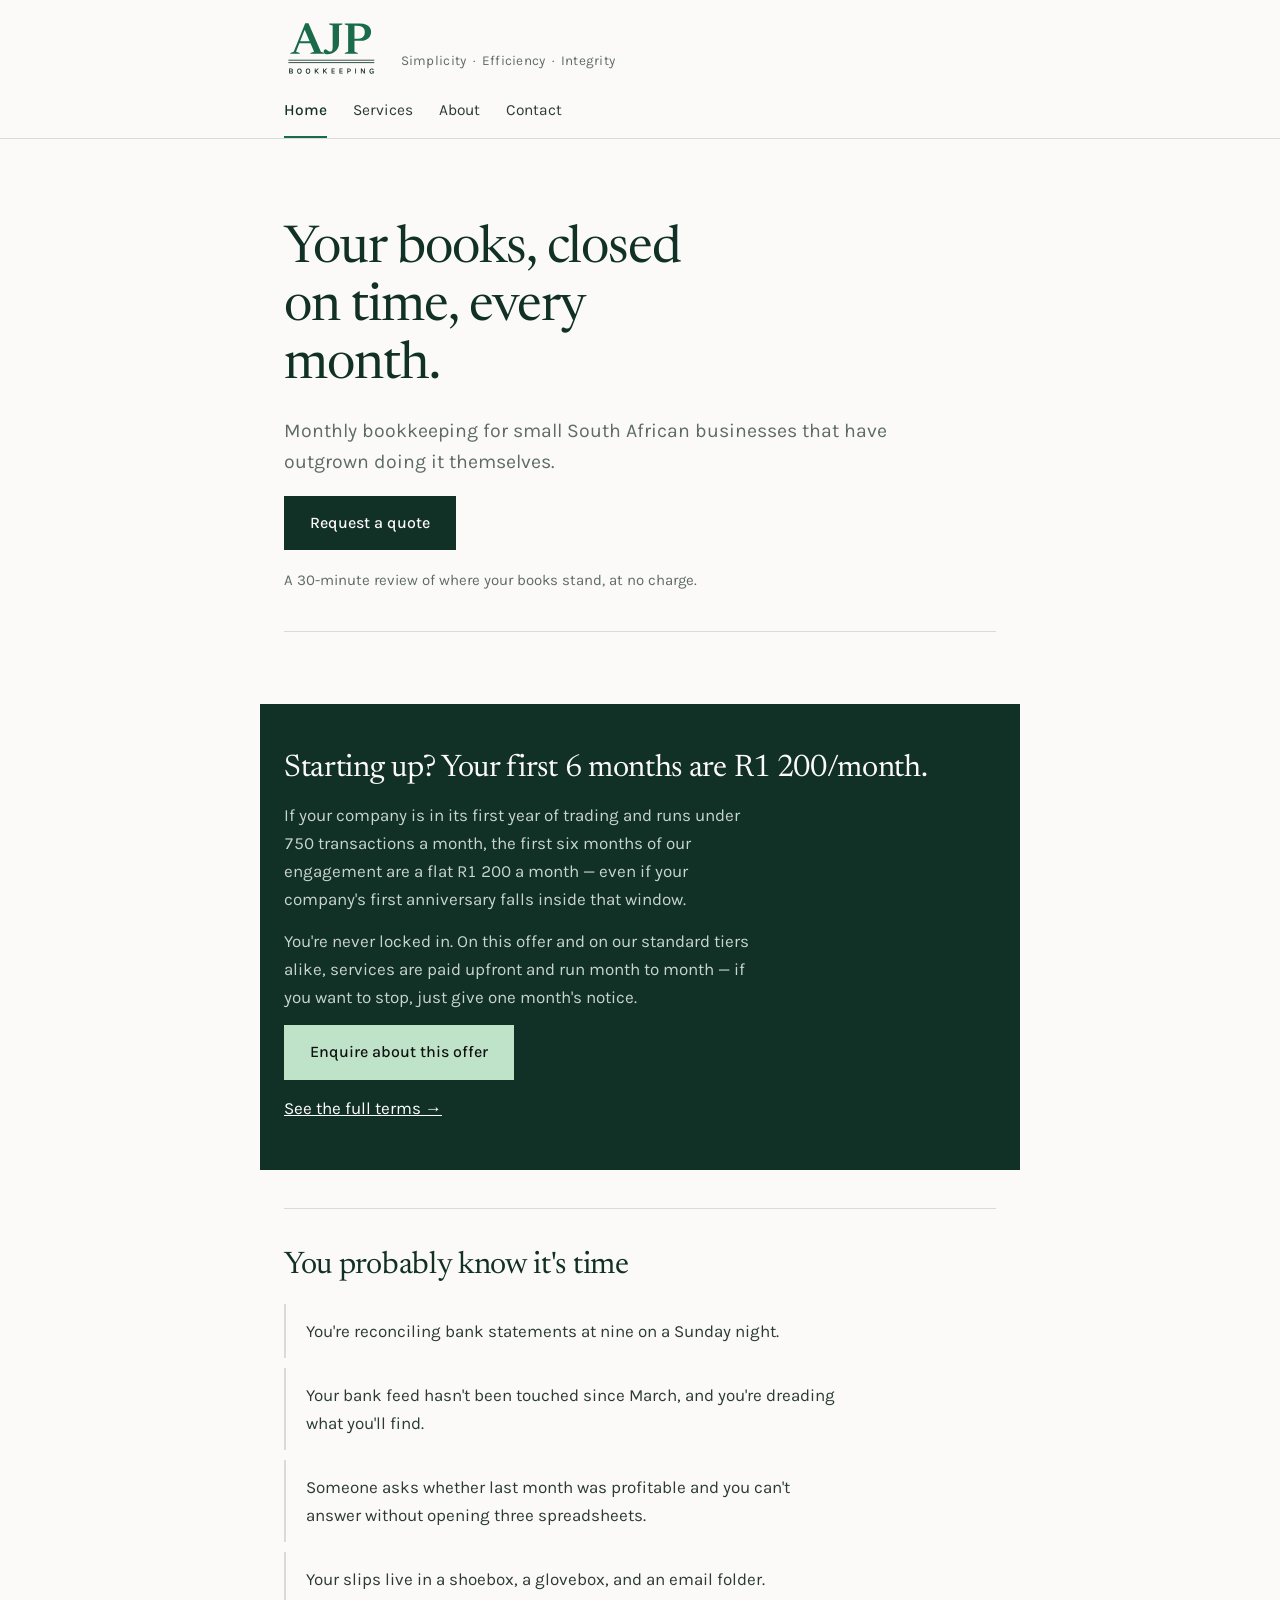
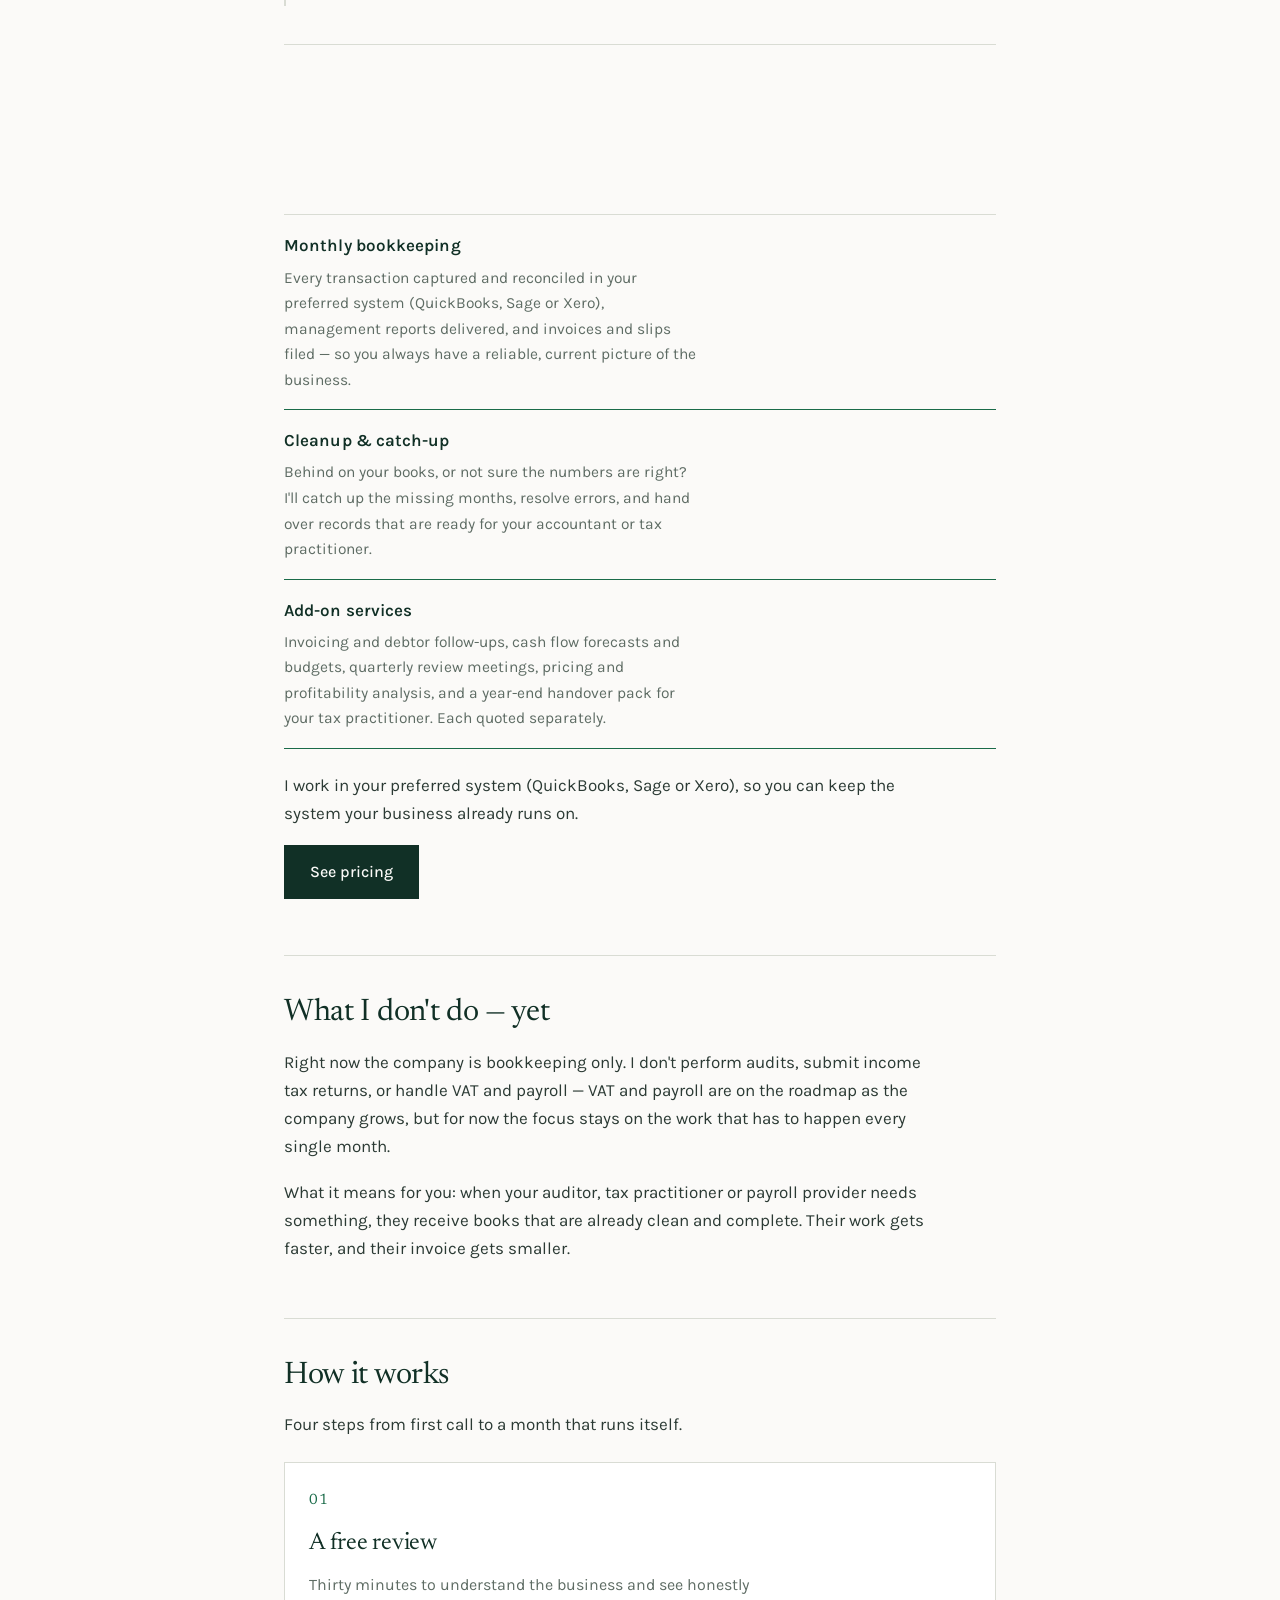
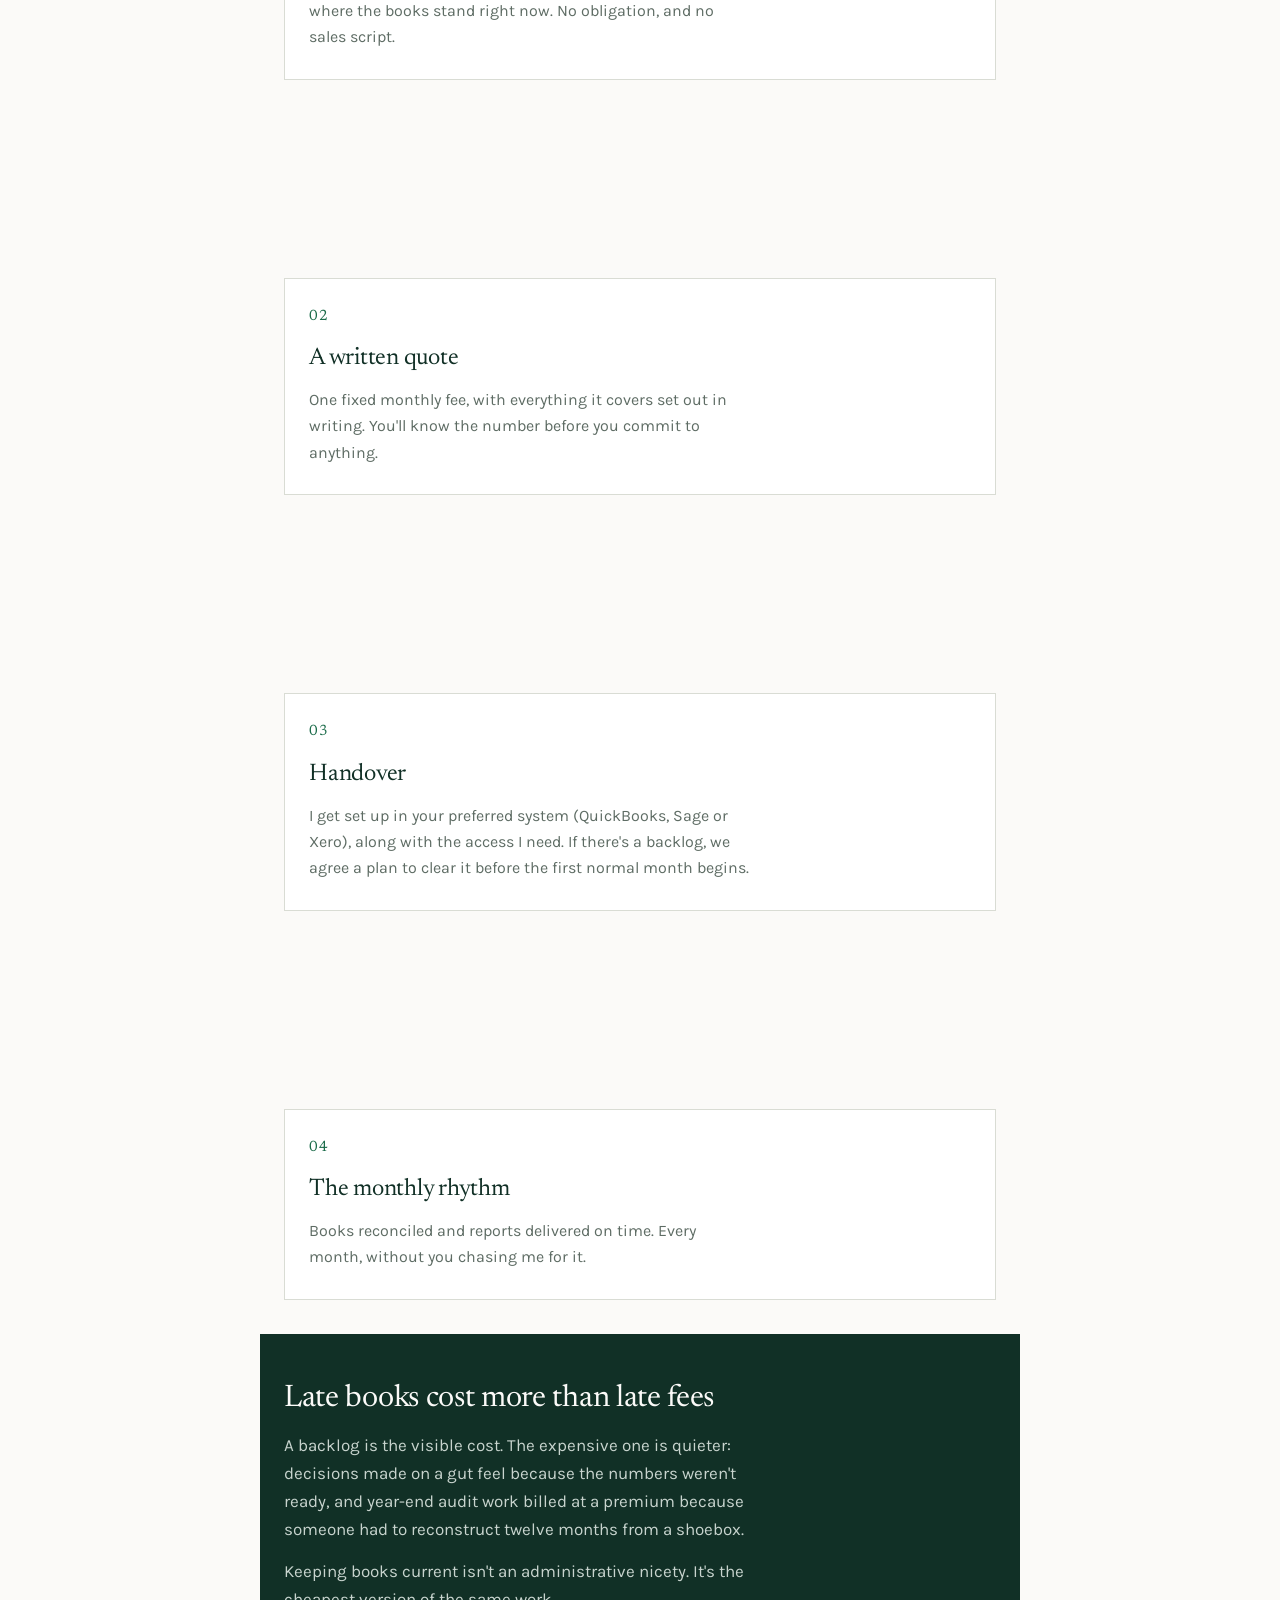
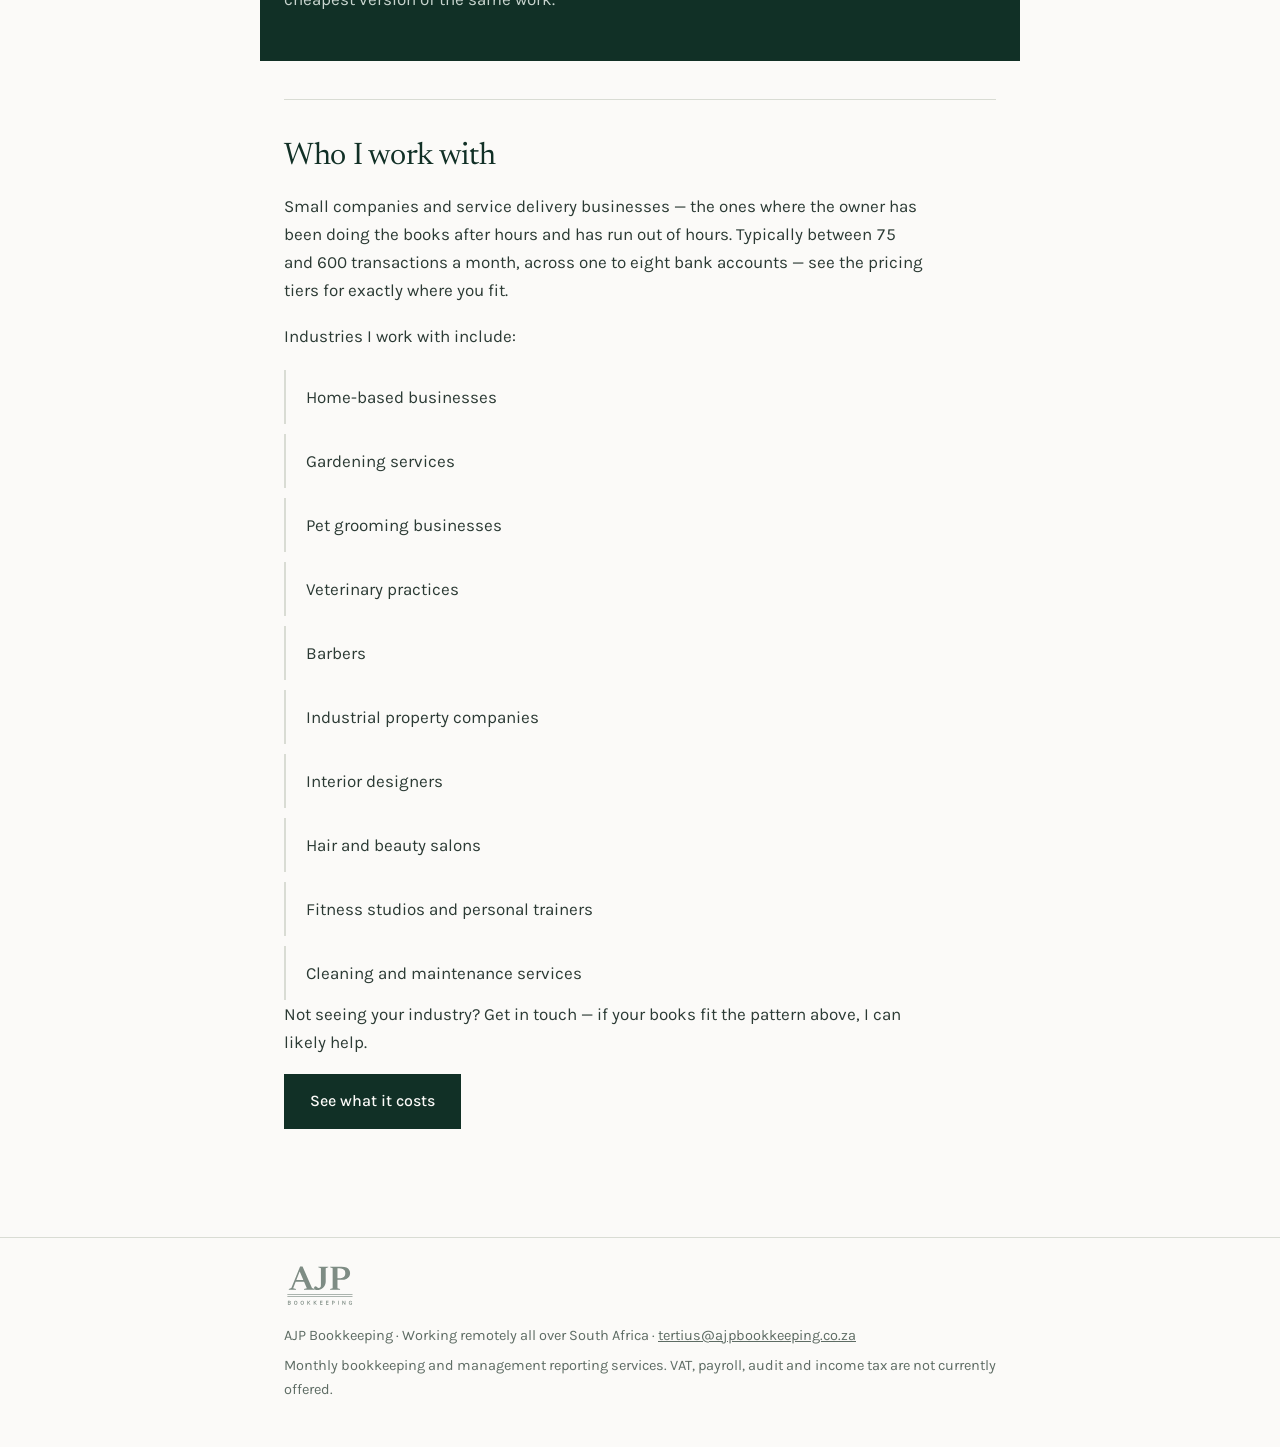
==== commit 22f503ef: "Update pricing tiers, add Starter tier and add-on services Co-Authored-By: Claude Opus 5.5 <noreply@" ====
--- a/index.html
+++ b/index.html
@@ -64,10 +64,11 @@
 
   <div class="block">
     <h2>How I can help</h2>
-    <p>Two ways to get your books under control, depending on where you're starting from.</p>
+    <p>Two ways to get your books under control, depending on where you're starting from — plus optional add-ons when you want more from your numbers.</p>
     <div class="ledger">
       <div class="row"><div class="what"><h3>Monthly bookkeeping</h3><p>Every transaction captured and reconciled in your preferred system (QuickBooks, Sage or Xero), management reports delivered, and invoices and slips filed — so you always have a reliable, current picture of the business.</p></div></div>
       <div class="row"><div class="what"><h3>Cleanup &amp; catch-up</h3><p>Behind on your books, or not sure the numbers are right? I'll catch up the missing months, resolve errors, and hand over records that are ready for your accountant or tax practitioner.</p></div></div>
+      <div class="row"><div class="what"><h3>Add-on services</h3><p>Invoicing and debtor follow-ups, cash flow forecasts and budgets, quarterly review meetings, pricing and profitability analysis, and a year-end handover pack for your tax practitioner. Each quoted separately.</p></div></div>
     </div>
     <p style="margin-top:22px">I work in your preferred system (QuickBooks, Sage or Xero), so you can keep the system your business already runs on.</p>
     <p><a class="cta" href="services.html">See pricing</a></p>
@@ -113,7 +114,7 @@
 
   <div class="block">
     <h2>Who I work with</h2>
-    <p>Small companies and service delivery businesses — the ones where the owner has been doing the books after hours and has run out of hours. Typically between 150 and 600 transactions a month, across two to eight bank accounts — see the pricing tiers for exactly where you fit.</p>
+    <p>Small companies and service delivery businesses — the ones where the owner has been doing the books after hours and has run out of hours. Typically between 75 and 600 transactions a month, across one to eight bank accounts — see the pricing tiers for exactly where you fit.</p>
     <p>Industries I work with include:</p>
     <ul class="says">
       <li>Home-based businesses</li>
--- a/style.css
+++ b/style.css
@@ -84,7 +84,7 @@
 
 form.enq{margin:24px 0 0;max-width:520px}
 label{display:block;font-size:14.5px;color:var(--muted);margin:16px 0 6px}
-input,textarea,select{width:100%;font-family:var(--sans);font-size:16px;color:var(--body);background:#fff;border:1px solid var(--rule);padding:11px 13px}
+input,textarea{width:100%;font-family:var(--sans);font-size:16px;color:var(--body);background:#fff;border:1px solid var(--rule);padding:11px 13px}
 textarea{min-height:124px;resize:vertical}
 
 footer.site{border-top:1px solid var(--rule);margin-top:44px;padding:26px 0 40px;font-size:14.5px;color:var(--muted)}
@@ -100,7 +100,9 @@
 }
 .stack .card:nth-child(2){top:calc(98px + env(safe-area-inset-top,0px))}
 .stack .card:nth-child(3){top:calc(112px + env(safe-area-inset-top,0px))}
-.stack .card:nth-child(4){top:calc(126px + env(safe-area-inset-top,0px));margin-bottom:0}
+.stack .card:nth-child(4){top:calc(126px + env(safe-area-inset-top,0px))}
+.stack .card:nth-child(5){top:calc(140px + env(safe-area-inset-top,0px))}
+.stack .card:last-child{margin-bottom:0}
 .stack .num{
   display:block;font-family:var(--serif);font-size:15px;color:var(--green);
   margin-bottom:10px;letter-spacing:.04em;
